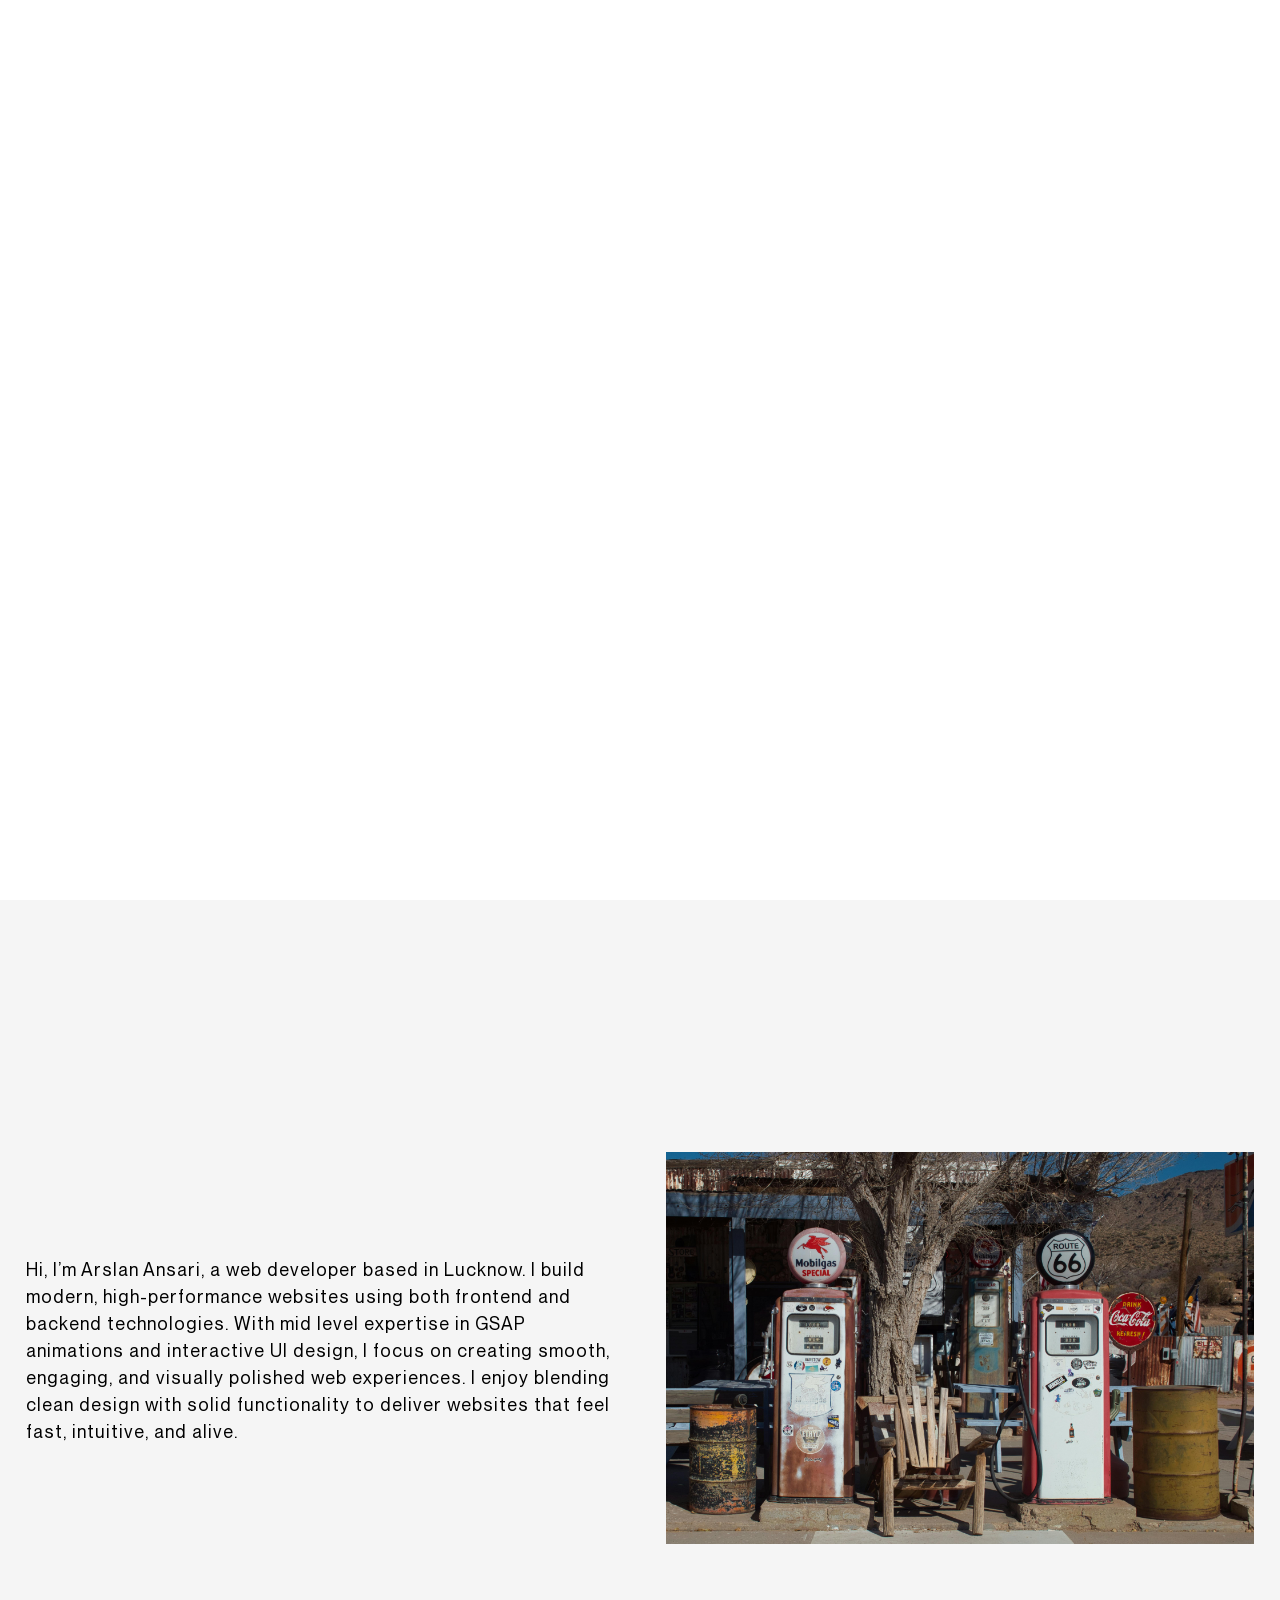
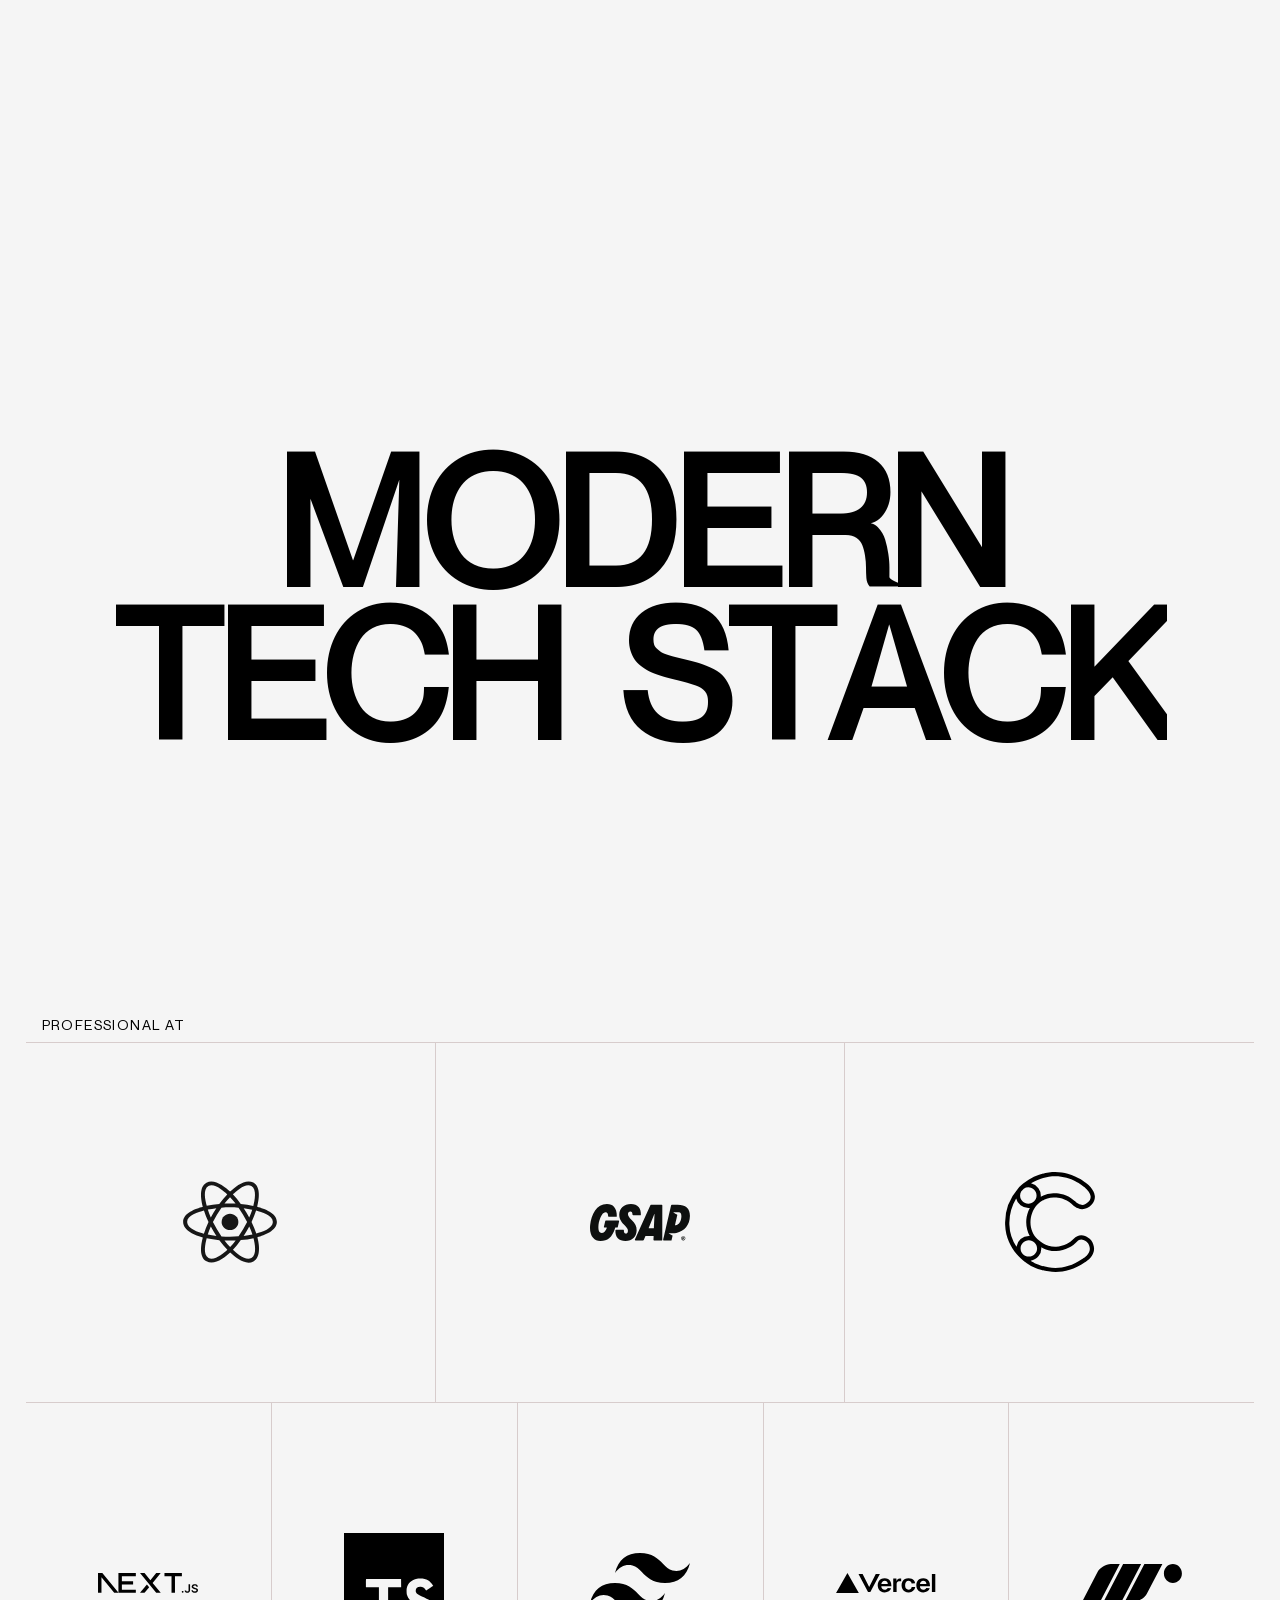
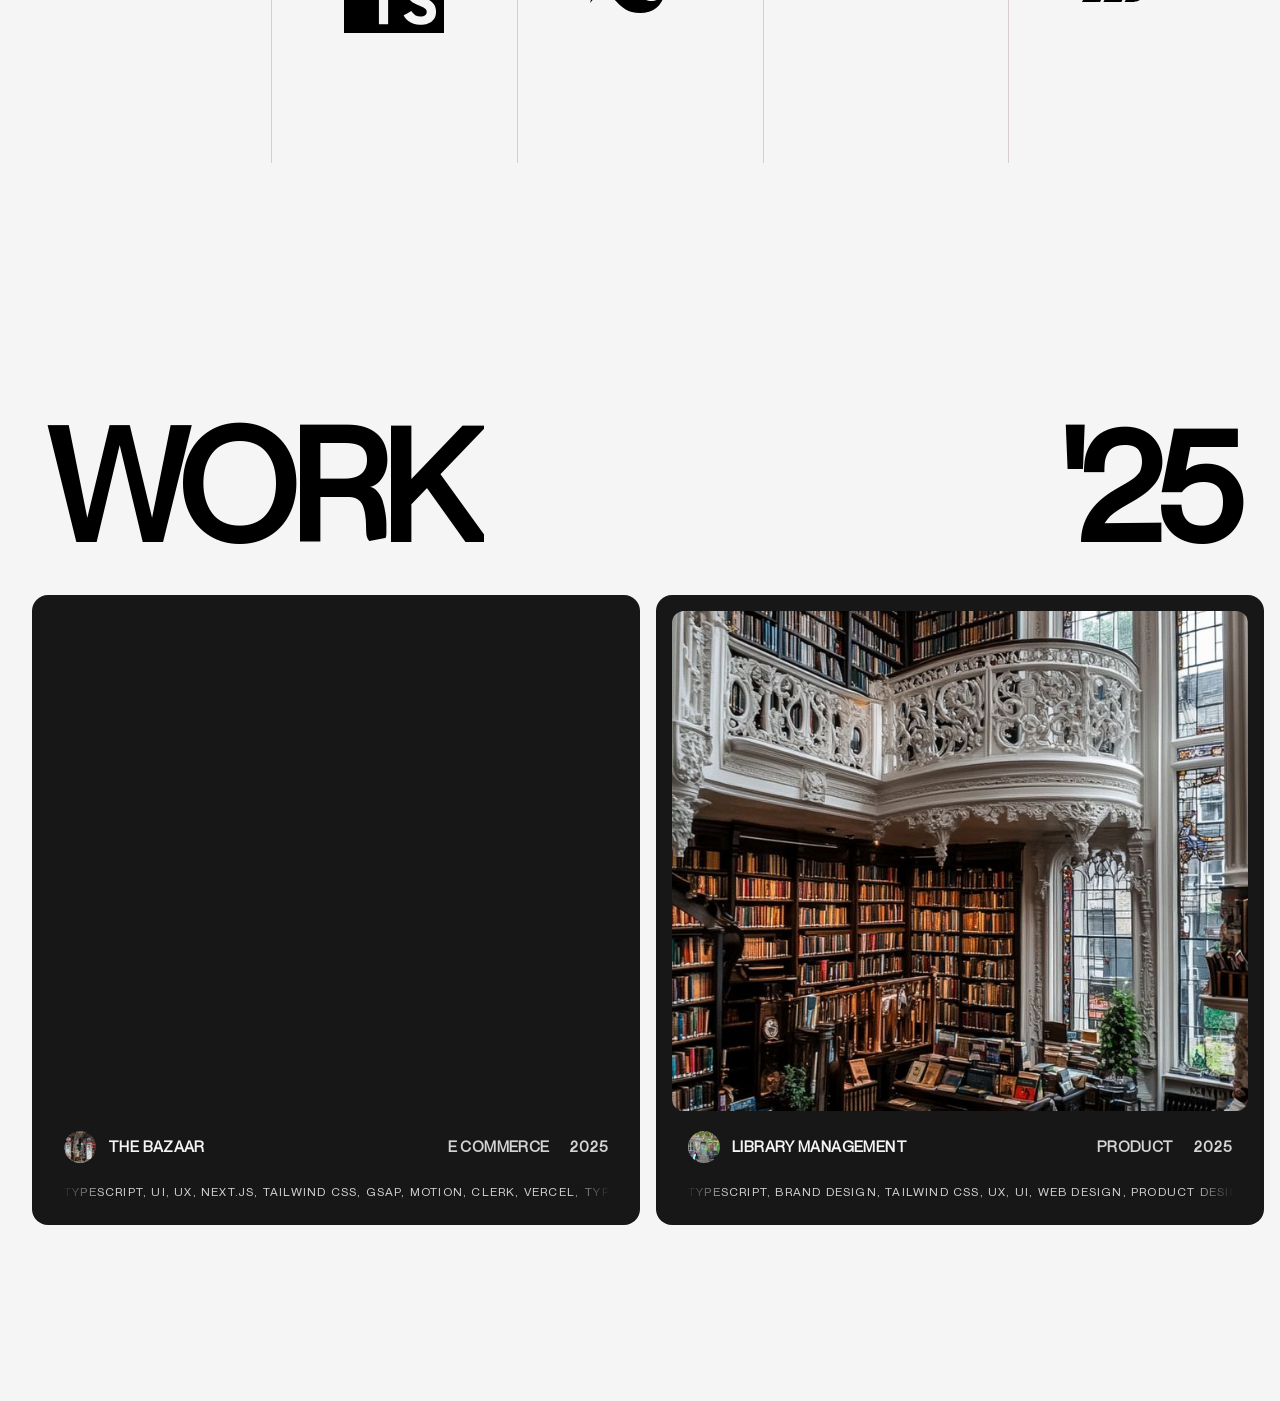
==== index.html @ ea912d2b "changes" ====
<!DOCTYPE html>
<html lang="en">
  <head>
    <meta charset="UTF-8" />
    <meta name="viewport" content="width=device-width, initial-scale=1.0" />
    <title>ArslanAnsari</title>
    <link rel="stylesheet" href="styles.css" />
  </head>
  <body>
    <div class="container">
      <div class="revealers">
        <div class="revealer r-1"></div>
        <div class="revealer r-2"></div>
      </div>

      <div class="images">
        <div class="img">
          <img src="/assets/images/img-1.jpg" alt="" />
        </div>
        <div class="img">
          <img src="/assets/images/img-2.jpg" alt="" />
        </div>
        <div class="img">
          <img src="/assets/images/img-3.jpg" alt="" />
        </div>
        <div class="img">
          <img src="/assets/images/img-4.jpg" alt="" />
        </div>
        <div class="img">
          <img src="/assets/images/img-5.jpg" alt="" />
        </div>
        <div class="img main">
          <img src="/assets/images/img-6.jpg" alt="" />
        </div>
        <div class="img main">
          <img src="/assets/images/img-7.jpg" alt="" />
        </div>
        <div class="img main">
          <img src="/assets/images/img-cover.jpg" alt="" />
        </div>
      </div>

      <div class="hero-content">
        <div class="site-logo">
          <div class="word">
            <h1>Arslan</h1>
          </div>
          <!-- <div class="word">
            <h1>WorldWide Arx</h1>
          </div> -->
        </div>

        <!-- <div class="nav">
          <div class="nav-item"><p>Index</p></div>
          <div class="nav-item"><p>About</p></div>
          <div class="nav-item"><p>Contact</p></div>
          <div class="nav-item"><p>Journal</p></div>
        </div> -->

        <div class="cover-img">
          <img src="/assets/images/img-cover.jpg" alt="" />
        </div>

        <div class="site-info">
          <div class="row">
            <div class="col">
              <div class="line">
                <p>Featured Works</p>
              </div>
            </div>

            <div class="col">
              <h2>
                Hi, I’m Arslan — web developer focused on clean design,
                performance, and interaction.
              </h2>
            </div>
          </div>

          <div class="row">
            <div class="col"></div>
            <div class="col">
              <div class="address">
                <!-- <div class="line"><p>Arc Studio</p></div>
                <div class="line"><p>Riverstone Building</p></div>
                <div class="line"><p>- 28 Orchard Line</p></div>
                <div class="line"><p>-N1 4DX</p></div> -->
                <div class="line"><p>Arslan Ansari</p></div>
                <div class="line"><p>Web Developer</p></div>
                <div class="line"><p>- Lucknow, Uttar Pradesh</p></div>
                <div class="line"><p>- India</p></div>
              </div>
              <div class="socials">
                <div class="line"><p>Instagram</p></div>
                <br />
                <div class="line"><p>Behance</p></div>
                <div class="line"><p>Dribbble</p></div>
              </div>
            </div>
          </div>
        </div>
      </div>
    </div>

    <div class="after">
      <!-- myself -->

      <div class="about">
        <div class="text-content">
          <p class="about-heading">
            Hi, I’m Arslan Ansari, a web developer based in Lucknow. I build
            modern, high-performance websites using both frontend and backend
            technologies. With mid level expertise in GSAP animations and
            interactive UI design, I focus on creating smooth, engaging, and
            visually polished web experiences. I enjoy blending clean design
            with solid functionality to deliver websites that feel fast,
            intuitive, and alive.
          </p>
        </div>
        <div class="about-img">
          <img src="/assets/images/img-5.jpg" alt="" />
        </div>
      </div>

      <ul class="letter-scroll">
        <li class="roww">
          <span class="letter">
            <span>M</span>
            <span class="letter-clone">M</span>
          </span>
          <span class="letter">
            <span>O</span>
            <span class="letter-clone">O</span>
          </span>
          <span class="letter">
            <span>D</span>
            <span class="letter-clone">D</span>
          </span>
          <span class="letter">
            <span>E</span>
            <span class="letter-clone">E</span>
          </span>
          <span class="letter">
            <span>R</span>
            <span class="letter-clone">R</span>
          </span>
          <span class="letter">
            <span>N</span>
            <span class="letter-clone">N</span>
          </span>
        </li>

        <li class="roww">
          <span class="letter">
            <span>T</span>
            <span class="letter-clone">T</span>
          </span>
          <span class="letter">
            <span>E</span>
            <span class="letter-clone">E</span>
          </span>
          <span class="letter">
            <span>C</span>
            <span class="letter-clone">C</span>
          </span>
          <span class="letter letter-gap">
            <span>H</span>
            <span class="letter-clone">H</span>
          </span>
          <span class="letter">
            <span>S</span>
            <span class="letter-clone">S</span>
          </span>
          <span class="letter">
            <span>T</span>
            <span class="letter-clone">T</span>
          </span>
          <span class="letter">
            <span>A</span>
            <span class="letter-clone">A</span>
          </span>
          <span class="letter">
            <span>C</span>
            <span class="letter-clone">C</span>
          </span>
          <span class="letter">
            <span>K</span>
            <span class="letter-clone">K</span>
          </span>
        </li>
      </ul>

      <!-- skills -->
      <div class="skills-wrapper">
        <p>PROFESSIONAL AT</p>
        <div class="container-2" id="skills-container">
          <div class="highlight" id="highlight"></div>
          <div class="grid">
            <div class="grid-row">
              <div class="grid-item">
                <img
                  src="/assets/images/react-logo.svg"
                  alt=""
                  class="active"
                />
              </div>
              <div class="grid-item">
                <img
                  src="/assets/images/gsap-black.svg"
                  alt=""
                  class="active"
                />
              </div>
              <div class="grid-item">
                <img
                  src="/assets/images/contentful-logo.svg"
                  alt=""
                  class="active"
                />
              </div>
            </div>

            <div class="grid-row">
              <div class="grid-item">
                <img
                  src="/assets/images/nextjs-logotype-light-background.svg"
                  alt=""
                />
              </div>
              <div class="grid-item">
                <img
                  src="/assets/images/typescript-logo.svg"
                  alt=""
                  class="active"
                />
              </div>
              <div class="grid-item">
                <img
                  src="/assets/images/tailwindcss-logo.svg"
                  alt=""
                  class="active"
                />
              </div>
              <div class="grid-item">
                <img
                  src="/assets/images/vercel-logotype-light.svg"
                  alt=""
                  class="active"
                />
              </div>
              <div class="grid-item">
                <img src="/assets/images/motion.svg" alt="" class="active" />
              </div>
            </div>
          </div>
        </div>
      </div>

      <section class="work-section">
        <h2 class="header">
          <span class="header-text" aria-label="Work">
            <div class="line-mask line1-mask" aria-hidden="true">
              <div class="linee line1" aria-hidden="true">Work</div>
            </div>
          </span>
          <span class="header-text" aria-label="'25">
            <div class="line-mask line1-mask" aria-hidden="true">
              <div class="linee line1" aria-hidden="true">'25</div>
            </div>
          </span>
        </h2>

        <ul class="work-list">
          <li class="work-item">
            <div>
              <a class="work-card" href="https://the-bazaar-mocha.vercel.app">
                <div class="media-container">
                  <div class="backdrop-overlay"></div>
                  <video
                    src="/assets/jazmin-wong-preview-compressed.mp4"
                    class="preview-video"
                    muted
                    loop
                    playsinline
                  ></video>
                  <div class="image-wrapper">
                    <div class="image-container">
                      <img
                        alt="the-bazzar"
                        loading="lazy"
                        decoding="async"
                        class="cover-image"
                        sizes="100vw"
                        src="https://images.unsplash.com/photo-1744731036457-b74958fd6bf5?q=80&w=3087&auto=format&fit=crop"
                      />
                    </div>
                  </div>
                </div>
                <div class="card-content">
                  <div class="content-header">
                    <div class="title-section">
                      <img
                        alt="the-bazaar"
                        loading="lazy"
                        width="32"
                        height="32"
                        decoding="async"
                        class="icon-image"
                        src="/assets/images/img-5.jpg"
                      />
                      <p class="project-title">The Bazaar</p>
                    </div>
                    <div class="meta-section">
                      <p class="meta-text">E Commerce</p>
                      <p class="meta-text">2025</p>
                    </div>
                  </div>
                  <div class="tags-container">
                    <div class="fade-left"></div>
                    <div class="fade-right"></div>
                    <div class="tags-scroll">
                      <p class="tags-text">
                        <span>TypeScript, </span>
                        <span>UI, </span>
                        <span>UX, </span>
                        <span>Next.js, </span>
                        <span>Tailwind CSS, </span>
                        <span>GSAP, </span>
                        <span>Motion, </span>
                        <span>Clerk, </span>
                        <span>Vercel, </span>
                      </p>
                      <p class="tags-text">
                        <span>TypeScript, </span>
                        <span>UI, </span>
                        <span>UX, </span>
                        <span>Next.js, </span>
                        <span>Tailwind CSS, </span>
                        <span>GSAP, </span>
                        <span>Motion, </span>
                        <span>Clerk, </span>
                        <span>Vercel, </span>
                      </p>
                    </div>
                  </div>
                </div>
              </a>
            </div>
          </li>

          <li class="work-item">
            <div>
              <a
                class="work-card"
                href="https://university-library-tan.vercel.app"
              >
                <div class="media-container">
                  <div class="backdrop-overlay"></div>
                  <video
                    src="/assets/jazmin-wong-preview-compressed.mp4"
                    class="preview-video"
                    muted
                    loop
                    playsinline
                  ></video>
                  <div class="image-wrapper">
                    <div class="image-container">
                      <img
                        alt="Library-management"
                        loading="lazy"
                        decoding="async"
                        class="cover-image"
                        sizes="100vw"
                        src="/assets/images/8af0331473d7e8cf5b326db3ecbc34a6.jpg"
                      />
                    </div>
                  </div>
                </div>
                <div class="card-content">
                  <div class="content-header">
                    <div class="title-section">
                      <img
                        alt="Library-management"
                        loading="lazy"
                        width="32"
                        height="32"
                        decoding="async"
                        class="icon-image"
                        src="/assets/images/img-3.jpg"
                      />
                      <p class="project-title">Library Management</p>
                    </div>
                    <div class="meta-section">
                      <p class="meta-text">Product</p>
                      <p class="meta-text">2025</p>
                    </div>
                  </div>
                  <div class="tags-container">
                    <div class="fade-left"></div>
                    <div class="fade-right"></div>
                    <div class="tags-scroll">
                      <p class="tags-text">
                        <span>TypeScript, </span>
                        <span>Brand Design, </span>
                        <span>Tailwind Css, </span>
                        <span>UX, </span>
                        <span>UI, </span>
                        <span>Web Design, </span>
                        <span>Product Design, </span>
                        <span>Nextjs, </span>
                      </p>
                      <p class="tags-text">
                        <span>TypeScript, </span>
                        <span>Brand Design, </span>
                        <span>Tailwind Css, </span>
                        <span>UX, </span>
                        <span>UI, </span>
                        <span>Web Design, </span>
                        <span>Product Design, </span>
                        <span>Nextjs, </span>
                      </p>
                    </div>
                  </div>
                </div>
              </a>
            </div>
          </li>
        </ul>

        <!-- <a class="see-all-link" href="/work">
          <span class="see-all-text">See all</span>
          <svg
            xmlns="http://www.w3.org/2000/svg"
            width="24"
            height="24"
            viewBox="0 0 24 24"
            fill="none"
            stroke="currentColor"
            stroke-width="2"
            stroke-linecap="round"
            stroke-linejoin="round"
            class="arrow-icon"
            aria-hidden="true"
          >
            <path d="M5 12h14"></path>
            <path d="m12 5 7 7-7 7"></path>
          </svg>
        </a> -->
      </section>
    </div>

    <script src="https://cdnjs.cloudflare.com/ajax/libs/gsap/3.12.5/gsap.min.js"></script>
    <script src="https://cdnjs.cloudflare.com/ajax/libs/gsap/3.12.5/ScrollTrigger.min.js"></script>
    <script src="https://cdnjs.cloudflare.com/ajax/libs/gsap/3.12.5/Flip.min.js"></script>
    <script src="https://cdn.jsdelivr.net/npm/gsap@3.12.5/dist/CustomEase.min.js"></script>
    <script src="https://unpkg.com/split-type"></script>
    <script src="https://cdn.jsdelivr.net/npm/@studio-freight/lenis@1.0.6/bundled/lenis.min.js"></script>
    <script src="./script.js"></script>
  </body>
</html>
---- styles.css ----
* {
  padding: 0;
  margin: 0;
  box-sizing: border-box;
}

::-webkit-scrollbar {
  display: none;
}

@font-face {
  font-family: "PPNeueMontreal";
  src: url("./assets/fonts/PPNeueMontreal-Regular.woff2") format("woff2"),
    url("./assets/fonts/PPNeueMontreal-Regular.woff2") format("woff");
  font-weight: normal;
  font-style: normal;
}

@font-face {
  font-family: "GrandBold";
  src: url("./assets/fonts/GrandBold.woff2") format("woff2"),
    url("./assets/fonts/GrandBold.woff2") format("woff");
  font-weight: normal;
  font-style: normal;
}
html,
body {
  height: 100%;
  width: 100%;
  font-family: "PPNeueMontreal", sans-serif;
  background-color: oklch(0.97 0 0);
}

img {
  width: 100%;
  height: 100%;
  object-fit: cover;
}

.container {
  position: relative;
  height: 100vh;
  width: 100vw;
  overflow: hidden;
}

.revealers {
  position: fixed;
  top: 0;
  left: 0;
  height: 100vh;
  width: 100vw;
  display: flex;
  flex-direction: column;
  z-index: 2;
}

.revealer {
  flex: 1;
  width: 100%;
  background-color: #fff;
  clip-path: polygon(0% 0%, 100% 0%, 100% 100%, 0% 100%);
}

.img:first-child {
  opacity: 1;
}

.images {
  position: absolute;
  top: 50%;
  left: 50%;
  transform: translate(-50%, -50%);
  width: 100%;
  height: 100%;
  transform-origin: center center;
  will-change: transform;
}

.img {
  position: absolute;
  top: 50%;
  left: 50%;
  transform: translate(-50%, -50%) scale(1.5);
  width: 100%;
  height: 100%;
  visibility: visible;
  will-change: transform;
  opacity: 0;
}

.images.stacked-container {
  position: absolute;
  left: 2em;
  bottom: 2em;
  width: auto;
  height: auto;
  display: flex;
  flex-direction: column-reverse;
  align-items: flex-start;
  gap: 1em;
  transform: none;
  will-change: transform;
}

.hero-content {
  position: relative;
  height: 100%;
  width: 100%;
}

.img.stacked {
  position: relative;
  width: 150px;
  height: 100px;
  transform: none;
  top: auto;
  left: auto;
  opacity: 1;
  will-change: transform;
}

.site-logo {
  position: absolute;
  top: 2em;
  left: 2em;
  display: flex;
  gap: 1em;
}

.site-logo h1 {
  color: #000;
  font-family: "GrandBold";
  font-size: 5vw;
  font-weight: 500;
  line-height: 1;
  letter-spacing: -0.01em;
}

.nav {
  position: absolute;
  right: 0;
  width: 50%;
  padding: 2em;
  display: flex;
  justify-content: flex-end;
  gap: 1em;
}

.nav .nav-item p {
  position: relative;
  font-size: 16px;
  font-weight: 500;
}
.cover-img img {
  filter: saturate(0);
}

.site-info {
  position: absolute;
  bottom: 2em;
  left: 2em;
  width: 50%;
  height: 50%;
  display: flex;
  flex-direction: column;
  justify-content: space-between;
}

.cover-img {
  position: absolute;
  right: 2em;
  bottom: 2em;
  width: 40%;
  height: 50%;
  clip-path: polygon(0 100%, 100% 100%, 100% 100%, 0% 100%);
}

.cover-img img {
  filter: saturate(0);
}

.site-info .row {
  display: flex;
  gap: 2em;
}

.site-info .row .col {
  flex: 1;
}

.site-info h2 {
  font-size: 20px;
  font-weight: 500;
  line-height: 1.25;
}

.site-info p {
  text-transform: uppercase;
  /* font-family: "Apercu Mono Pro"; */
  font-size: 11px;
  font-weight: 500;
  color: #000;
}

.site-info .row:nth-child(2) .col:nth-child(2) {
  display: flex;
}

.address,
.socials {
  flex: 1;
}
.address p,
.socials p {
  line-height: 1.5;
}
.word,
.nav-item,
.line {
  clip-path: polygon(0 0, 100% 0, 100% 100%, 0% 100%);
}
.word h1,
.nav-item p,
.site-info h2 .line span,
.about-heading .line span,
.line p {
  position: relative;
  will-change: transform;
}

.site-info h2 .line span,
.about-heading .line span {
  display: flex;
  transform: translateY(100%);
}

.word h1,
.nav-item p,
.line p {
  transform: translateY(100%);
}

@media (max-width: 1024px) {
  .site-logo {
    top: 1.5em;
    left: 1.5em;
  }

  .site-logo h1 {
    font-size: 6vw;
  }

  .nav {
    width: auto;
    padding: 1.5em;
  }

  .nav .nav-item p {
    font-size: 14px;
  }

  .site-info {
    bottom: 1.5em;
    left: 1.5em;
    width: calc(100% - 3em);
    height: auto;
  }

  .site-info h2 {
    font-size: 18px;
  }

  .cover-img {
    right: 1.5em;
    bottom: 1.5em;
    width: 45%;
    height: 45%;
  }

  .images.stacked-container {
    left: 1.5em;
    bottom: 1.5em;
    gap: 0.75em;
  }

  .img.stacked {
    width: 120px;
    height: 80px;
  }
}

/* Mobile Styles */
@media (max-width: 768px) {

  .hero-content{
    position: absolute;
    top: 2%;
  }

  .site-logo {
    top: 1em;
    left: 1em;
    flex-direction: column;
    gap: 0.5em;
  }

  .site-logo h1 {
    font-size: 8vw;
  }

  .nav {
    position: relative;
    width: 100%;
    padding: 1em;
    justify-content: center;
    /* margin-top: 8em; */
    gap: 0.75em;
  }

  .nav .nav-item p {
    font-size: 12px;
  }

  .site-info {
    position: relative;
    bottom: auto;
    left: auto;
    top: 8%;
    width: 100%;
    padding: 1em;
    gap: 2em;
  }

  .site-info .row {
    flex-direction: column;
    gap: 1em;
  }

  .site-info h2 {
    font-size: 16px;
  }

  .site-info p {
    font-size: 10px;
  }

  .cover-img {
    /* position: relative; */
    position: absolute;
    right: auto;
    bottom: 1vh;
    /* bottom: auto;
    top: 8%; */
    width: 100%;
    height: 280px;
    margin: 1em;
    width: calc(100% - 2em);
  }

  .images.stacked-container {
    position: relative;
    left: auto;
    bottom: auto;
    flex-direction: row;
    justify-content: center;
    /* padding: 1em; */
    gap: 0.5em;
  }

  .img.stacked {
    width: 80px;
    height: 60px;
  }

  .site-info .row:nth-child(1){
    position: relative;
    top: 35px;
  }
  .site-info .row:nth-child(2) .col:nth-child(2) {
    flex-direction: column;
    position: relative;
    gap: 1.5em;
    top: 20px;
  }

  .address,
  .socials {
    flex: none;
  }
}

/* Small Mobile */
@media (max-width: 480px) {
  .site-logo h1 {
    font-size: 10vw;
  }

  .nav {
    flex-wrap: wrap;
    gap: 0.5em;
  }

  .nav .nav-item p {
    font-size: 11px;
  }

  .site-info h2 {
    font-size: 14px;
  }

  .cover-img {
    height: 250px;
  }

  .img.stacked {
    width: 60px;
    height: 45px;
  }

  .images.stacked-container {
    gap: 0.35em;
  }
}

/* Landscape Mobile */
@media (max-width: 900px) and (max-height: 500px) {
  .container {
    height: auto;
    min-height: 100vh;
  }

  .site-logo {
    top: 0.75em;
    left: 0.75em;
  }

  .site-logo h1 {
    font-size: 5vw;
  }

  .nav {
    margin-top: 5em;
    padding: 0.75em;
  }

  .site-info {
    padding: 0.75em;
  }

  .cover-img {
    height: 200px;
  }
}

/* about section */

.about {
  height: 100vh;
  width: 100vw;
  position: relative;
  display: flex;
  align-items: center;
  justify-content: center;
}

.about .text-content {
  width: 50%;
  padding: 2vw;
}

.about p {
  font-size: 18px;
  font-weight: 500;
  letter-spacing: 1px;
  line-height: 1.5;
}

.about-img {
  width: 50%;
  padding: 2vw;
}

.about-img img {
  height: 100%;
  width: 100%;
  object-fit: cover;
}

@media (max-width: 1024px) {
  .about {
    height: auto;
    flex-direction: column;
    padding: 10vw 3vw;
    gap: 6vw;
  }

  .about .text-content,
  .about-img {
    width: 100%;
    padding: 2vw 0;
  }

  .about .text-content{
    display: flex;
    justify-content: center;
  }

  .about p {
    font-size: 16px;
    line-height: 1.6;
  }

  .about-img img {
    height: 60vw;
    border-radius: 10px;
  }
}

@media (max-width: 600px) {
  .about p {
    font-size: 14px;
  }

  .about-img img {
    height: 70vw;
  }
}

/* skills css */

.skills-wrapper {
  height: 100vh;
  width: 100vw;
  padding: 2vw;
  position: relative;
}

.skills-wrapper p {
  position: relative;
  bottom: 1%;
  font-size: 14px;
  text-transform: uppercase;
  letter-spacing: 0.1em;
  padding-left: 1rem;
}

.container-2 {
  position: relative;
  width: 100%;
  height: 100%;
  display: flex;
  justify-content: center;
  align-items: center;
  margin-inline: auto;
}

/* DESKTOP LAYOUT */
.grid {
  position: absolute;
  top: 0;
  margin: 0 auto;
  width: 100%;
  height: 85%;
  display: flex;
  flex-direction: column;
  border-top: 1px solid rgb(215, 204, 204);
  z-index: 2;
}

.grid-row {
  flex: 1;
  display: flex;
  height: 100%;
}

.grid-row:nth-child(1) {
  border-bottom: 1px solid rgb(215, 204, 204);
}

.grid-item {
  flex: 1;
  display: flex;
  justify-content: center;
  align-items: center;
  height: 100%;
  transition: all 0.3s ease;
}

.grid-item:not(:last-child) {
  border-right: 1px solid rgb(215, 204, 204);
}

.grid-item img {
  height: 100px;
  width: 100px;
  object-fit: contain;
  transition: filter 0.3s ease, transform 0.3s ease;
}

.grid-item.active img {
  filter: invert();
}

.highlight {
  position: absolute;
  top: 0;
  left: 0;
  background: #000;
  pointer-events: none;
  z-index: 1;
  transition: transform 0.25s ease, width 0.25s ease, height 0.25s ease,
    background-color 0.25s ease;
}

/* MOBILE LAYOUT - 2 COLUMNS */
@media (max-width: 900px) {
  .skills-wrapper {
    height: auto;
    /* min-height: 100vh; */
    padding: 4vw;
  }

  .skills-wrapper p {
    padding-left: 0;
    margin-bottom: 2rem;
  }

  .container-2 {
    height: auto;
    min-height: auto;
    padding: 0;
  }

  .grid {
    position: relative;
    height: auto;
    display: grid;
    grid-template-columns: repeat(2, 1fr);
    border-top: 1px solid rgb(215, 204, 204);
  }

  .grid-row {
    display: contents;
  }

  .grid-row:nth-child(1) {
    /* border-bottom: none; */
  }

  .grid-item {
    width: 100%;
    height: auto;
    padding: 60px 0;
    border-right: 1px solid rgb(215, 204, 204);
    border-bottom: 1px solid rgb(215, 204, 204);
  }

  /* Remove right border from last column */
  .grid-item:nth-child(2n) {
    /* border-right: none; */
  }

  /* Remove bottom border from last row */
  .grid-item:nth-last-child(-n + 2):nth-child(odd),
  .grid-item:nth-last-child(-n + 2):nth-child(even) {
    /* border-bottom: none; */
  }

  .grid-item:last-child:nth-child(odd) {
    /* border-bottom: none; */
  }

  .grid-item img {
    height: 70px;
    width: 70px;
  }

  .grid-item.active img {
    transform: scale(1.1);
    filter: invert() brightness(1.2);
  }

  /* Mobile highlight styling */
  .highlight {
    background: rgba(0, 0, 0, 0.9);
  }
}

/* SMALL MOBILE - Keep 2 columns but adjust sizing */
@media (max-width: 600px) {
  .skills-wrapper {
    padding: 6vw 4vw;
  }

  .grid-item {
    padding: 50px 0;
  }

  .grid-item img {
    height: 60px;
    width: 60px;
  }
}

/* letter scroll */

.letter-scroll {
  display: flex;
  flex-direction: column;
  justify-content: center;
  align-items: center;
  height: 500px;
  padding-top: 6rem;
  padding-bottom: 6rem;
  list-style: none;
  margin: 0;
}



@media (min-width: 1024px) {
  .letter-scroll {
    height: 800px;
  }
}

.roww {
  display: flex;
  overflow: hidden;
  font-weight: 700;
  letter-spacing: -0.03em;
  line-height: 0.85;
  font-size: clamp(48px, 14vw, 250px);
}

.roww + .roww {
  line-height: 0.9;
}

@media (min-width: 1024px) {
  .roww + .roww {
    line-height: 0.85;
  }
}

.letter {
  position: relative;
  display: inline-block;
  transform: translateY(100%);
}

.letter-clone {
  position: absolute;
  bottom: 100%;
  left: 0;
}

.letter-gap {
  margin-right: clamp(16px, 4.5vw, 72px);
}

/* work css */

.work-section {
  display: flex;
  flex-direction: column;
  align-items: center;
  padding: 7rem 1rem;
}

@media (min-width: 1024px) {
  .work-section {
    padding-left: 2rem;
    padding-right: 2rem;
  }
}

.header {
  display: flex;
  justify-content: space-between;
  width: 100%;
  margin-bottom: 1.5rem;
}

@media (min-width: 1024px) {
  .header {
    margin-bottom: 2rem;
  }
}

.header-text {
  font-size: clamp(48px, 12vw, 200px);
  font-weight: bold;
  letter-spacing: -0.05em;
  line-height: 0.8;
  text-transform: uppercase;
}

.line-mask {
  position: relative;
  display: block;
  text-align: start;
  overflow: clip;
}

.linee {
  position: relative;
  padding: 14px;

  display: block;
  text-align: start;
  transform: translate(0px, 0px);
}

.work-list {
  display: flex;
  flex-direction: column;
  gap: 0.75rem;
  width: 100%;
  margin-bottom: 2rem;
  list-style: none;
}

@media (min-width: 1024px) {
  .work-list {
    flex-direction: row;
    gap: 1rem;
    margin-bottom: 4rem;
  }
}

.work-item {
  width: 100%;
  opacity: 1;
  transform: none;
}

@media (min-width: 1024px) {
  .work-item {
    width: 50%;
  }
}

.work-card {
  display: flex;
  flex-direction: column;
  gap: 1rem;
  padding: 0.75rem 0.75rem 1.25rem 0.75rem;
  border-radius: 0.75rem;
  background-color: #171717;
  cursor: pointer;
  position: relative;
  text-decoration: none;
  color: inherit;
}

@media (min-width: 1024px) {
  .work-card {
    gap: 1.25rem;
    padding: 1rem 1rem 1.5rem 1rem;
    border-radius: 1rem;
  }
}

.media-container {
  position: relative;
  border-radius: 0.5rem;
  overflow: hidden;
  width: 100%;
  height: 260px;
}

@media (min-width: 768px) {
  .media-container {
    height: 350px;
  }
}

@media (min-width: 1024px) {
  .media-container {
    border-radius: 0.75rem;
    height: clamp(500px, 32vw, 800px);
  }
}

.backdrop-overlay {
  position: absolute;
  inset: 0;
  background-color: rgba(23, 23, 23, 0.3);
  backdrop-filter: blur(12px);
  z-index: 10;
  opacity: 0;
  transition: opacity 500ms ease-in-out;
}

.work-card:hover .backdrop-overlay {
  opacity: 1;
}

.preview-video {
  position: absolute;
  top: 50%;
  left: 50%;
  transform: translate(-50%, calc(-50% / 12));
  width: clamp(300px, 65%, 600px);
  height: auto;
  border-radius: 0.5rem;
  object-fit: cover;
  z-index: 20;
  clip-path: polygon(30% 50%, 70% 50%, 70% 50%, 30% 50%);
  transition: all 700ms cubic-bezier(0.87, 0, 0.13, 1);
}

.work-card:hover .preview-video {
  clip-path: polygon(0 100%, 100% 100%, 100% 0, 0 0);
  transform: translate(-50%, calc(-50% / 2));
}

.image-wrapper {
  width: 100%;
  height: 100%;
}

.image-container {
  position: absolute;
  inset: 0;
  width: 100%;
  height: 120%;
  top: -10%;
}

@media (min-width: 1024px) {
  .image-container {
    top: -15%;
  }
}

.cover-image {
  position: absolute;
  height: 100%;
  width: 100%;
  left: 0;
  top: 0;
  right: 0;
  bottom: 0;
  object-fit: cover;
  transform: scale(1.05);
  transition: transform 500ms ease-in-out;
}

.work-card:hover .cover-image {
  transform: scale(1);
}

.card-content {
  display: flex;
  flex-direction: column;
  gap: 1rem;
  padding: 0 0.75rem;
}

@media (min-width: 1024px) {
  .card-content {
    gap: 1.25rem;
    padding: 0 1rem;
  }
}

.content-header {
  display: flex;
  justify-content: space-between;
  align-items: center;
  width: 100%;
  position: relative;
}

.title-section {
  display: flex;
  align-items: center;
  gap: 0.5rem;
}

@media (min-width: 1024px) {
  .title-section {
    gap: 0.75rem;
  }
}

.icon-image {
  width: 1.5rem;
  height: 1.5rem;
  border-radius: 9999px;
}

@media (min-width: 1024px) {
  .icon-image {
    width: 2rem;
    height: 2rem;
  }
}

.project-title {
  font-size: clamp(14px, 1.2vw, 18px);
  text-transform: uppercase;
  font-weight: 600;
  color: #f5f5f5;
  letter-spacing: 0.025em;
}

.meta-section {
  display: flex;
  gap: 0.75rem;
}

@media (min-width: 1024px) {
  .meta-section {
    gap: 1.25rem;
  }
}

.meta-text {
  font-size: clamp(14px, 1.2vw, 18px);
  text-transform: uppercase;
  font-weight: 600;
  color: #d4d4d4;
  letter-spacing: 0.025em;
}

.tags-container {
  display: flex;
  justify-content: center;
  align-items: center;
  height: 1rem;
  overflow: hidden;
  position: relative;
  width: 100%;
}

@media (min-width: 768px) {
  .tags-container {
    height: 1.125rem;
  }
}

.fade-left {
  position: absolute;
  left: 0;
  height: 100%;
  width: 2rem;
  background: linear-gradient(
    to right,
    rgba(23, 23, 23, 0.95),
    rgba(229, 229, 229, 0)
  );
  z-index: 10;
}

@media (min-width: 1024px) {
  .fade-left {
    width: 2.5rem;
  }
}

.fade-right {
  position: absolute;
  right: 0;
  height: 100%;
  width: 2rem;
  background: linear-gradient(
    to left,
    rgba(23, 23, 23, 0.95),
    rgba(229, 229, 229, 0)
  );
  z-index: 10;
}

@media (min-width: 1024px) {
  .fade-right {
    width: 2.5rem;
  }
}

.tags-scroll {
  display: flex;
  overflow: hidden;
}

.tags-text {
  font-size: 10px;
  letter-spacing: 0.1em;
  color: #d4d4d4;
  text-transform: uppercase;
  white-space: nowrap;
  padding-right: 0.375rem;
  animation: scroll 20s linear infinite;
}

@media (min-width: 768px) {
  .tags-text {
    font-size: 0.75rem;
  }
}

@keyframes scroll {
  0% {
    transform: translateX(0);
  }
  100% {
    transform: translateX(-50%);
  }
}

.see-all-link {
  display: flex;
  align-items: center;
  gap: 0.25rem;
  text-decoration: none;
  color: inherit;
}

.see-all-text {
  font-size: clamp(20px, 1.5vw, 32px);
  font-weight: 500;
}

.arrow-icon {
  width: 1.5rem;
  height: 1.5rem;
}
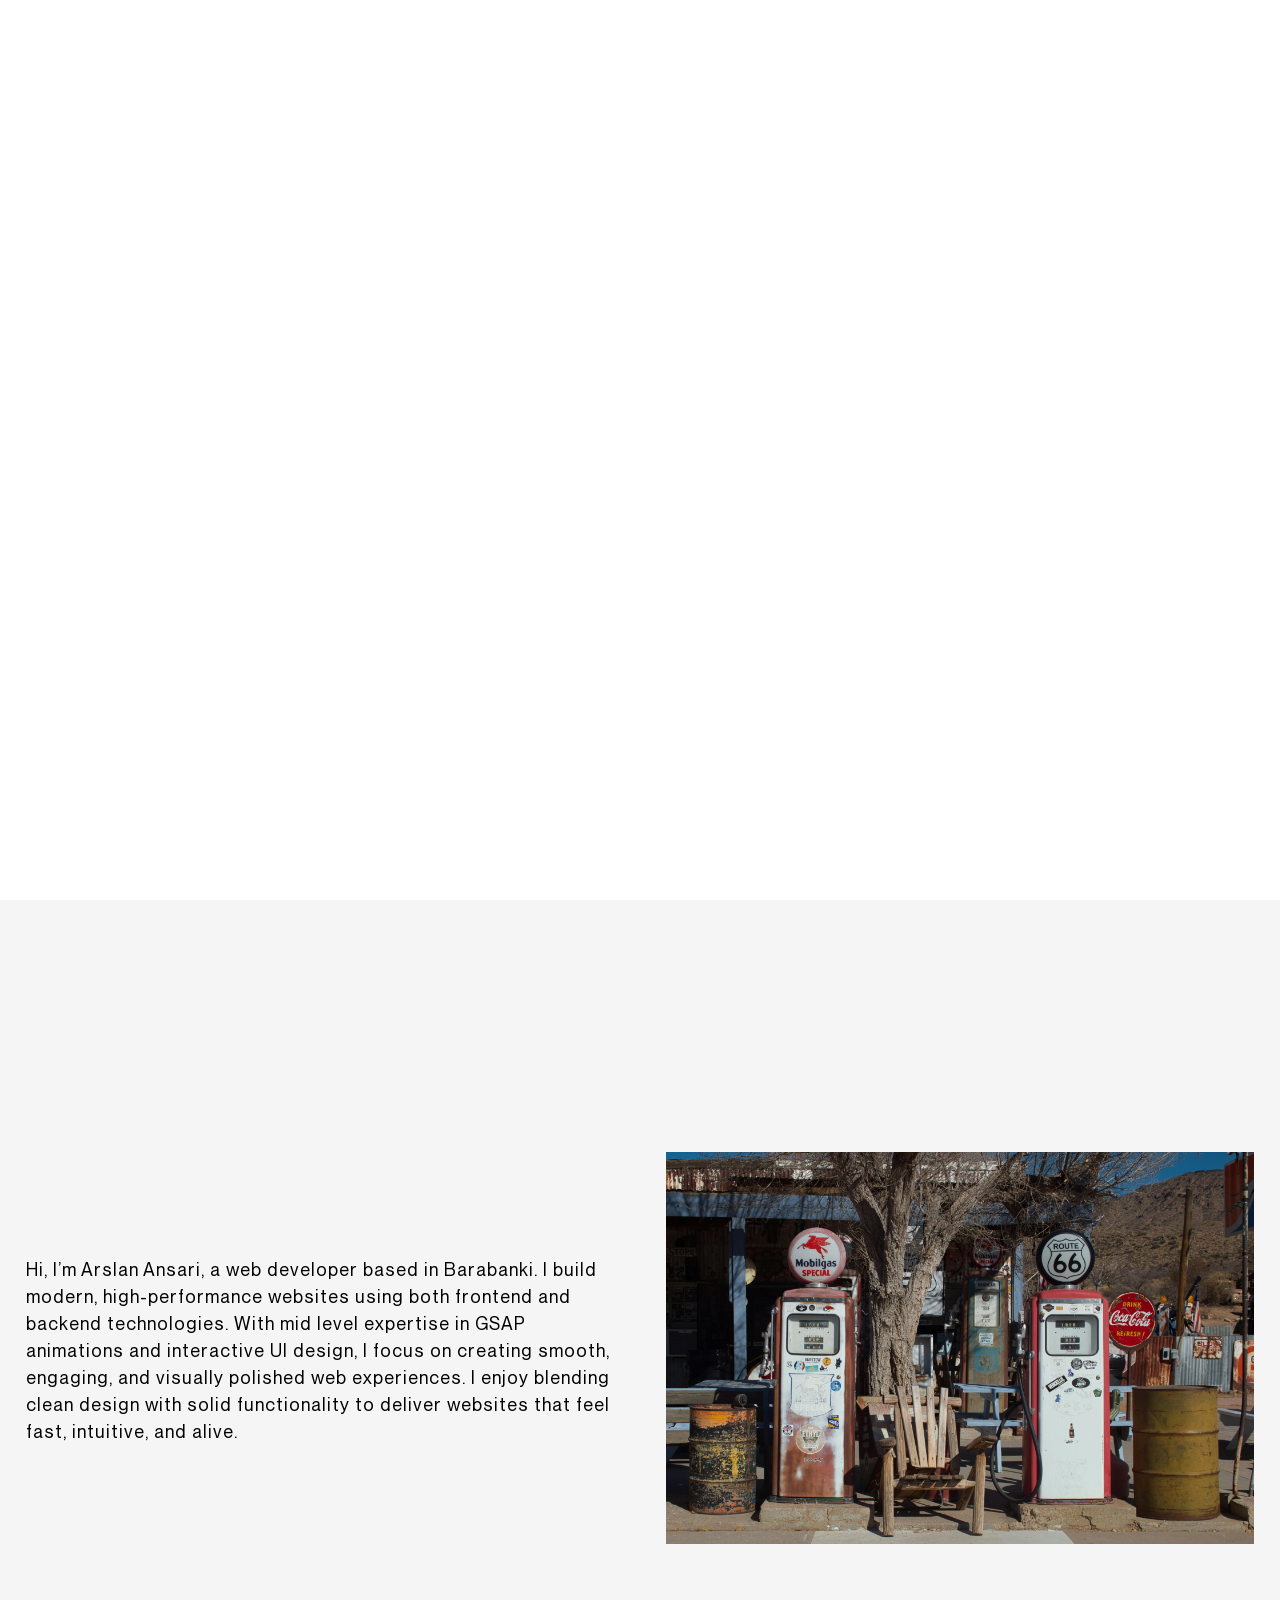
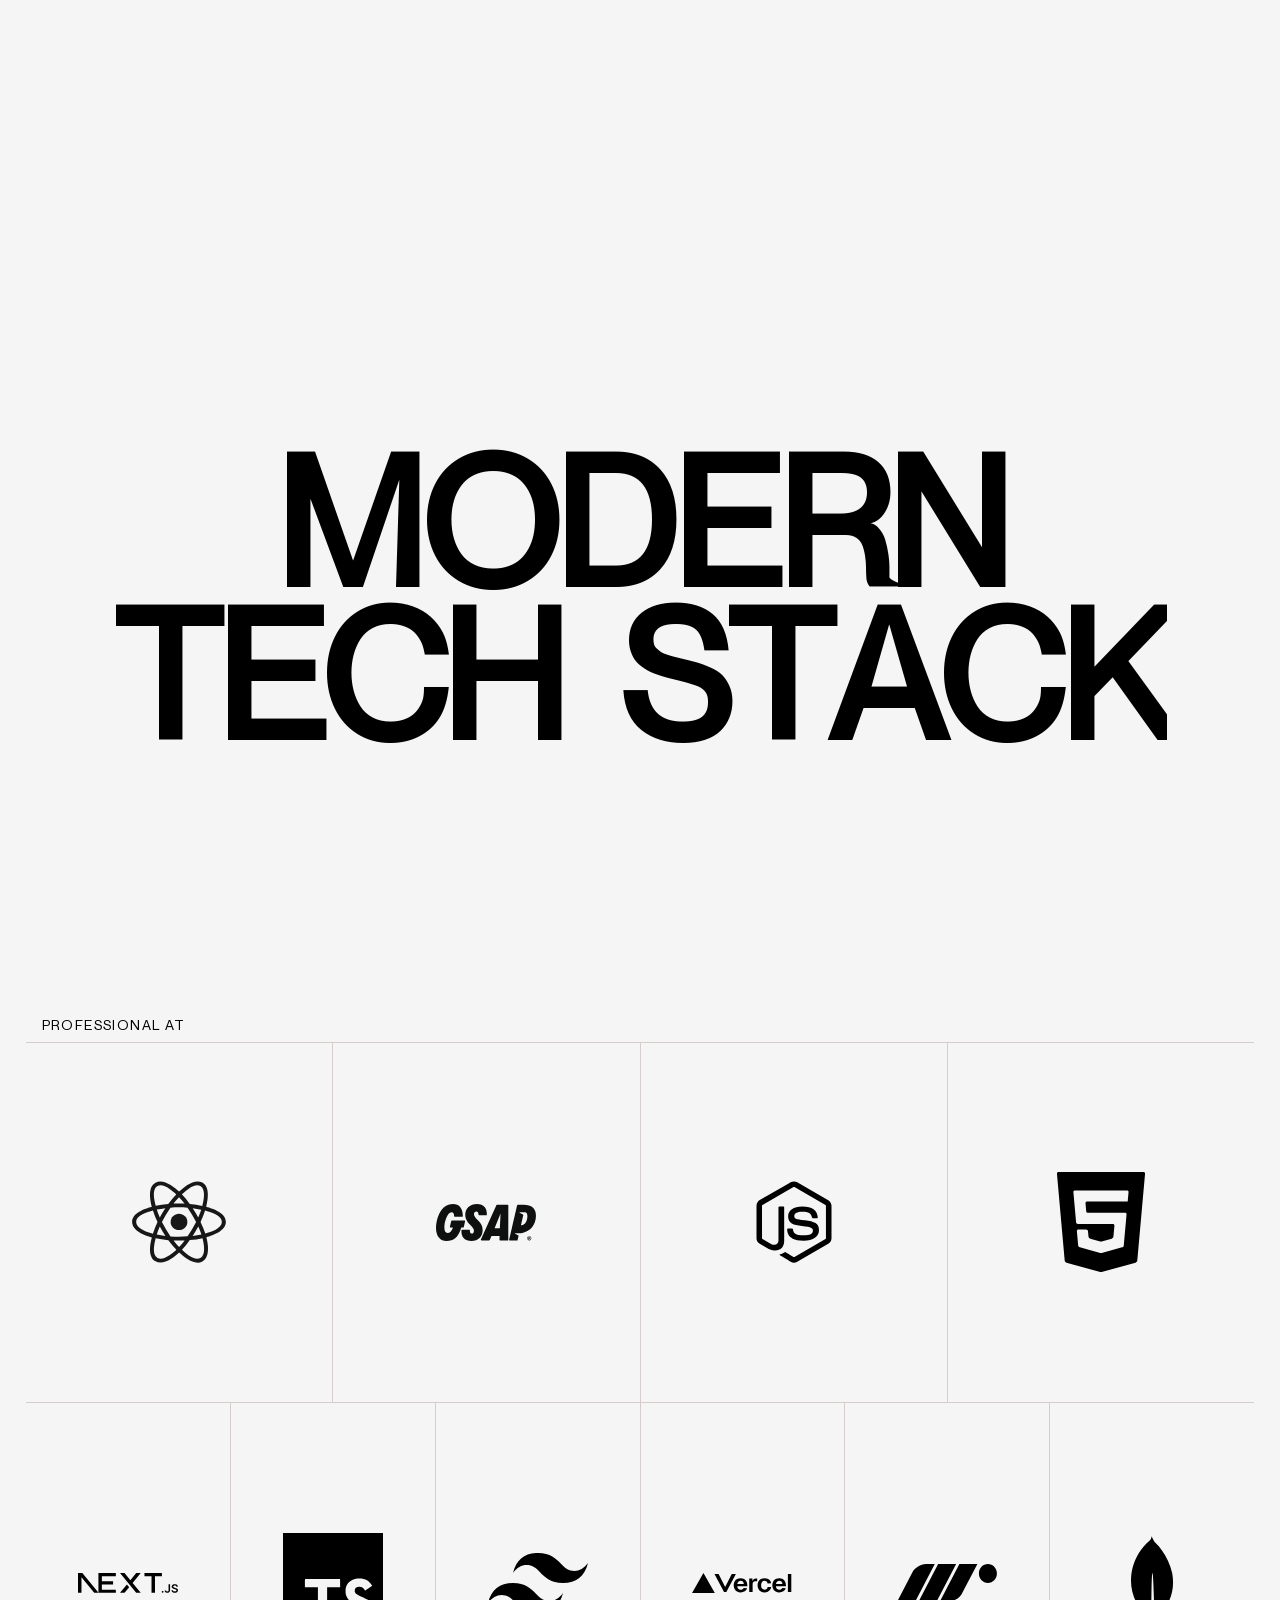
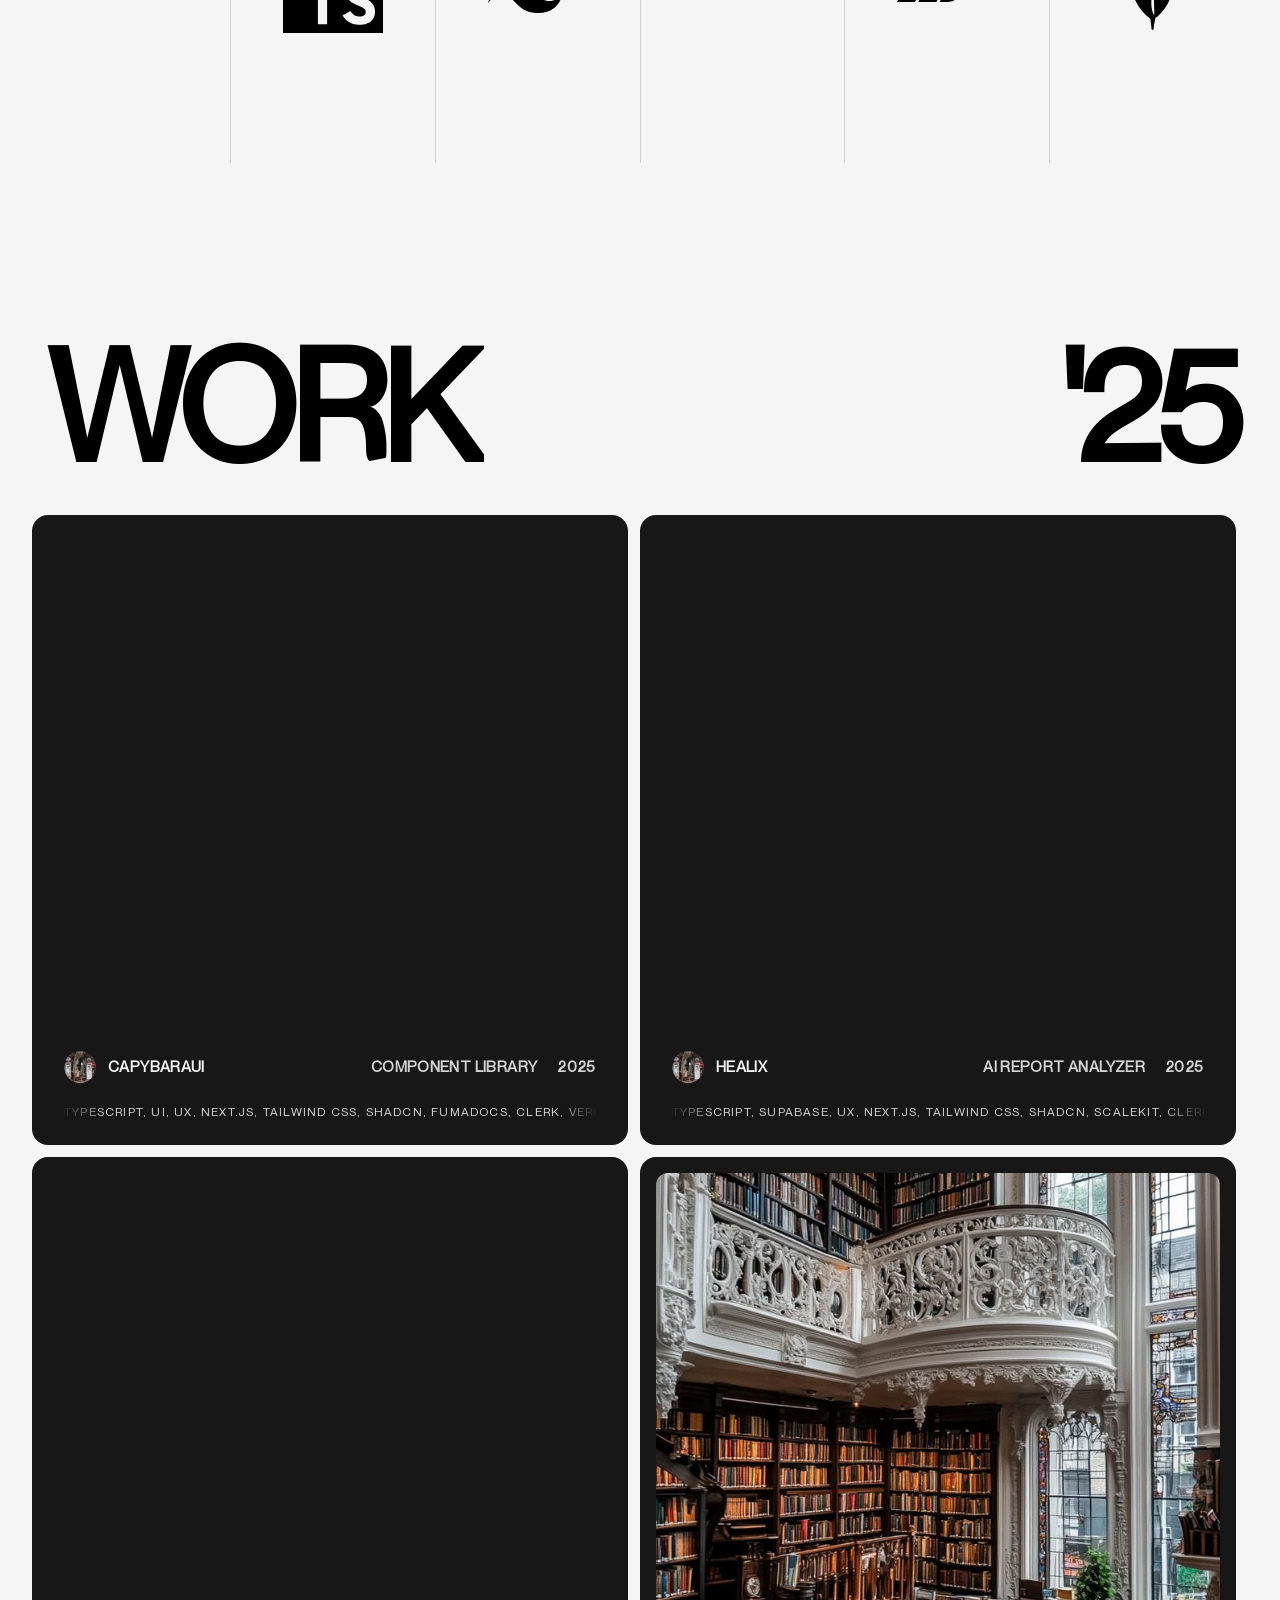
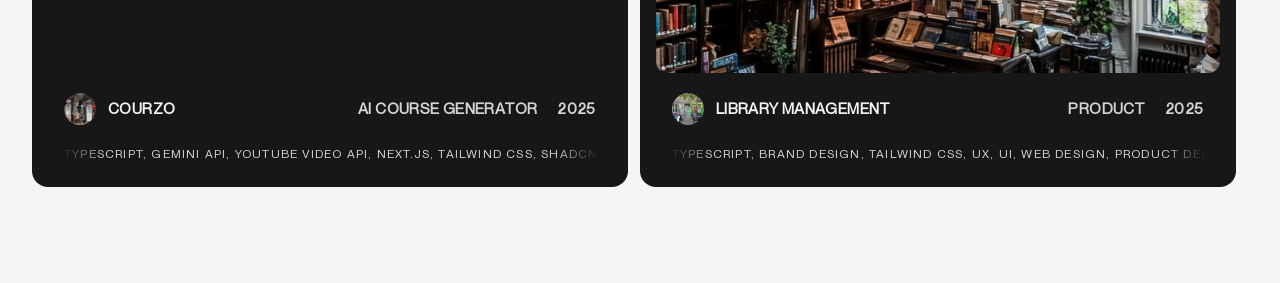
==== commit d14a6077: "adding more works" ====
--- a/index.html
+++ b/index.html
@@ -58,7 +58,7 @@
         </div> -->
 
         <div class="cover-img">
-          <img src="/assets/images/img-cover.jpg" alt="" />
+          <img src="/assets/images/cover-img.jpg" alt="" />
         </div>
 
         <div class="site-info">
@@ -87,7 +87,7 @@
                 <div class="line"><p>-N1 4DX</p></div> -->
                 <div class="line"><p>Arslan Ansari</p></div>
                 <div class="line"><p>Web Developer</p></div>
-                <div class="line"><p>- Lucknow, Uttar Pradesh</p></div>
+                <div class="line"><p>- Barabanki, Uttar Pradesh</p></div>
                 <div class="line"><p>- India</p></div>
               </div>
               <div class="socials">
@@ -108,7 +108,7 @@
       <div class="about">
         <div class="text-content">
           <p class="about-heading">
-            Hi, I’m Arslan Ansari, a web developer based in Lucknow. I build
+            Hi, I’m Arslan Ansari, a web developer based in Barabanki. I build
             modern, high-performance websites using both frontend and backend
             technologies. With mid level expertise in GSAP animations and
             interactive UI design, I focus on creating smooth, engaging, and
@@ -212,11 +212,10 @@
                 />
               </div>
               <div class="grid-item">
-                <img
-                  src="/assets/images/contentful-logo.svg"
-                  alt=""
-                  class="active"
-                />
+                <img src="/assets/images/node-js.svg" alt="" class="active" />
+              </div>
+              <div class="grid-item">
+                <img src="/assets/images/html5.svg" alt="" class="active" />
               </div>
             </div>
 
@@ -251,10 +250,15 @@
               <div class="grid-item">
                 <img src="/assets/images/motion.svg" alt="" class="active" />
               </div>
+              <div class="grid-item">
+                <img src="/assets/images/mongodb.svg" alt="" />
+              </div>
             </div>
           </div>
         </div>
       </div>
+
+      <!-- work -->
 
       <section class="work-section">
         <h2 class="header">
@@ -273,7 +277,7 @@
         <ul class="work-list">
           <li class="work-item">
             <div>
-              <a class="work-card" href="https://the-bazaar-mocha.vercel.app">
+              <a class="work-card" href="https://uicapybara.vercel.app">
                 <div class="media-container">
                   <div class="backdrop-overlay"></div>
                   <video
@@ -286,7 +290,7 @@
                   <div class="image-wrapper">
                     <div class="image-container">
                       <img
-                        alt="the-bazzar"
+                        alt="component"
                         loading="lazy"
                         decoding="async"
                         class="cover-image"
@@ -300,7 +304,7 @@
                   <div class="content-header">
                     <div class="title-section">
                       <img
-                        alt="the-bazaar"
+                        alt="component"
                         loading="lazy"
                         width="32"
                         height="32"
@@ -308,10 +312,10 @@
                         class="icon-image"
                         src="/assets/images/img-5.jpg"
                       />
-                      <p class="project-title">The Bazaar</p>
+                      <p class="project-title">CapybaraUI</p>
                     </div>
                     <div class="meta-section">
-                      <p class="meta-text">E Commerce</p>
+                      <p class="meta-text">Component Library</p>
                       <p class="meta-text">2025</p>
                     </div>
                   </div>
@@ -325,8 +329,8 @@
                         <span>UX, </span>
                         <span>Next.js, </span>
                         <span>Tailwind CSS, </span>
-                        <span>GSAP, </span>
-                        <span>Motion, </span>
+                        <span>Shadcn, </span>
+                        <span>Fumadocs, </span>
                         <span>Clerk, </span>
                         <span>Vercel, </span>
                       </p>
@@ -336,7 +340,161 @@
                         <span>UX, </span>
                         <span>Next.js, </span>
                         <span>Tailwind CSS, </span>
-                        <span>GSAP, </span>
+                        <span>Shadcn, </span>
+                        <span>Fumadocs, </span>
+                        <span>Clerk, </span>
+                        <span>Vercel, </span>
+                      </p>
+                    </div>
+                  </div>
+                </div>
+              </a>
+            </div>
+          </li>
+
+           <li class="work-item">
+            <div>
+              <a class="work-card" href="https://healix-lac.vercel.app">
+                <div class="media-container">
+                  <div class="backdrop-overlay"></div>
+                  <video
+                    src="/assets/jazmin-wong-preview-compressed.mp4"
+                    class="preview-video"
+                    muted
+                    loop
+                    playsinline
+                  ></video>
+                  <div class="image-wrapper">
+                    <div class="image-container">
+                      <img
+                        alt="component"
+                        loading="lazy"
+                        decoding="async"
+                        class="cover-image"
+                        sizes="100vw"
+                        src="https://images.unsplash.com/photo-1744731036457-b74958fd6bf5?q=80&w=3087&auto=format&fit=crop"
+                      />
+                    </div>
+                  </div>
+                </div>
+                <div class="card-content">
+                  <div class="content-header">
+                    <div class="title-section">
+                      <img
+                        alt="component"
+                        loading="lazy"
+                        width="32"
+                        height="32"
+                        decoding="async"
+                        class="icon-image"
+                        src="/assets/images/img-5.jpg"
+                      />
+                      <p class="project-title">Healix</p>
+                    </div>
+                    <div class="meta-section">
+                      <p class="meta-text">AI Report Analyzer</p>
+                      <p class="meta-text">2025</p>
+                    </div>
+                  </div>
+                  <div class="tags-container">
+                    <div class="fade-left"></div>
+                    <div class="fade-right"></div>
+                    <div class="tags-scroll">
+                      <p class="tags-text">
+                        <span>TypeScript, </span>
+                        <span>Supabase, </span>
+                        <span>UX, </span>
+                        <span>Next.js, </span>
+                        <span>Tailwind CSS, </span>
+                        <span>Shadcn, </span>
+                        <span>Scalekit, </span>
+                        <span>Clerk, </span>
+                        <span>Vercel, </span>
+                      </p>
+                      <p class="tags-text">
+                        <span>TypeScript, </span>
+                        <span>Supabase, </span>
+                        <span>UX, </span>
+                        <span>Next.js, </span>
+                        <span>Tailwind CSS, </span>
+                        <span>Shadcn, </span>
+                        <span>Scalekit, </span>
+                        <span>Clerk, </span>
+                        <span>Vercel, </span>
+                      </p>
+                    </div>
+                  </div>
+                </div>
+              </a>
+            </div>
+          </li>
+
+          <li class="work-item">
+            <div>
+              <a class="work-card" href="https://courzo-five.vercel.app/">
+                <div class="media-container">
+                  <div class="backdrop-overlay"></div>
+                  <video
+                    src="/assets/jazmin-wong-preview-compressed.mp4"
+                    class="preview-video"
+                    muted
+                    loop
+                    playsinline
+                  ></video>
+                  <div class="image-wrapper">
+                    <div class="image-container">
+                      <img
+                        alt="component"
+                        loading="lazy"
+                        decoding="async"
+                        class="cover-image"
+                        sizes="100vw"
+                        src="https://images.unsplash.com/photo-1744731036457-b74958fd6bf5?q=80&w=3087&auto=format&fit=crop"
+                      />
+                    </div>
+                  </div>
+                </div>
+                <div class="card-content">
+                  <div class="content-header">
+                    <div class="title-section">
+                      <img
+                        alt="component"
+                        loading="lazy"
+                        width="32"
+                        height="32"
+                        decoding="async"
+                        class="icon-image"
+                        src="/assets/images/img-5.jpg"
+                      />
+                      <p class="project-title">Courzo</p>
+                    </div>
+                    <div class="meta-section">
+                      <p class="meta-text">AI Course Generator </p>
+                      <p class="meta-text">2025</p>
+                    </div>
+                  </div>
+                  <div class="tags-container">
+                    <div class="fade-left"></div>
+                    <div class="fade-right"></div>
+                    <div class="tags-scroll">
+                      <p class="tags-text">
+                        <span>TypeScript, </span>
+                        <span>Gemini API, </span>
+                        <span>Youtube Video API, </span>
+                        <span>Next.js, </span>
+                        <span>Tailwind CSS, </span>
+                        <span>Shadcn, </span>
+                        <span>Motion, </span>
+                        <span>Clerk, </span>
+                        <span>Vercel, </span>
+                      </p>
+                      <p class="tags-text">
+                        <span>TypeScript, </span>
+                        <span>Gemini API, </span>
+                        <span>Youtube Video API, </span>
+                        <span>Next.js, </span>
+                        <span>Tailwind CSS, </span>
+                        <span>Shadcn, </span>
                         <span>Motion, </span>
                         <span>Clerk, </span>
                         <span>Vercel, </span>
--- a/styles.css
+++ b/styles.css
@@ -174,6 +174,7 @@
   width: 40%;
   height: 50%;
   clip-path: polygon(0 100%, 100% 100%, 100% 100%, 0% 100%);
+  object-fit: cover;
 }
 
 .cover-img img {
@@ -292,8 +293,7 @@
 
 /* Mobile Styles */
 @media (max-width: 768px) {
-
-  .hero-content{
+  .hero-content {
     position: absolute;
     top: 2%;
   }
@@ -373,7 +373,7 @@
     height: 60px;
   }
 
-  .site-info .row:nth-child(1){
+  .site-info .row:nth-child(1) {
     position: relative;
     top: 35px;
   }
@@ -501,7 +501,7 @@
     padding: 2vw 0;
   }
 
-  .about .text-content{
+  .about .text-content {
     display: flex;
     justify-content: center;
   }
@@ -717,8 +717,6 @@
   margin: 0;
 }
 
-
-
 @media (min-width: 1024px) {
   .letter-scroll {
     height: 800px;
@@ -766,7 +764,7 @@
   display: flex;
   flex-direction: column;
   align-items: center;
-  padding: 7rem 1rem;
+  padding: 2rem 1rem;
 }
 
 @media (min-width: 1024px) {
@@ -825,20 +823,15 @@
 @media (min-width: 1024px) {
   .work-list {
     flex-direction: row;
-    gap: 1rem;
+    /* gap: 1rem; */
+    flex-wrap: wrap;
     margin-bottom: 4rem;
   }
 }
 
-.work-item {
-  width: 100%;
-  opacity: 1;
-  transform: none;
-}
-
 @media (min-width: 1024px) {
   .work-item {
-    width: 50%;
+    width: 49%;
   }
 }
 
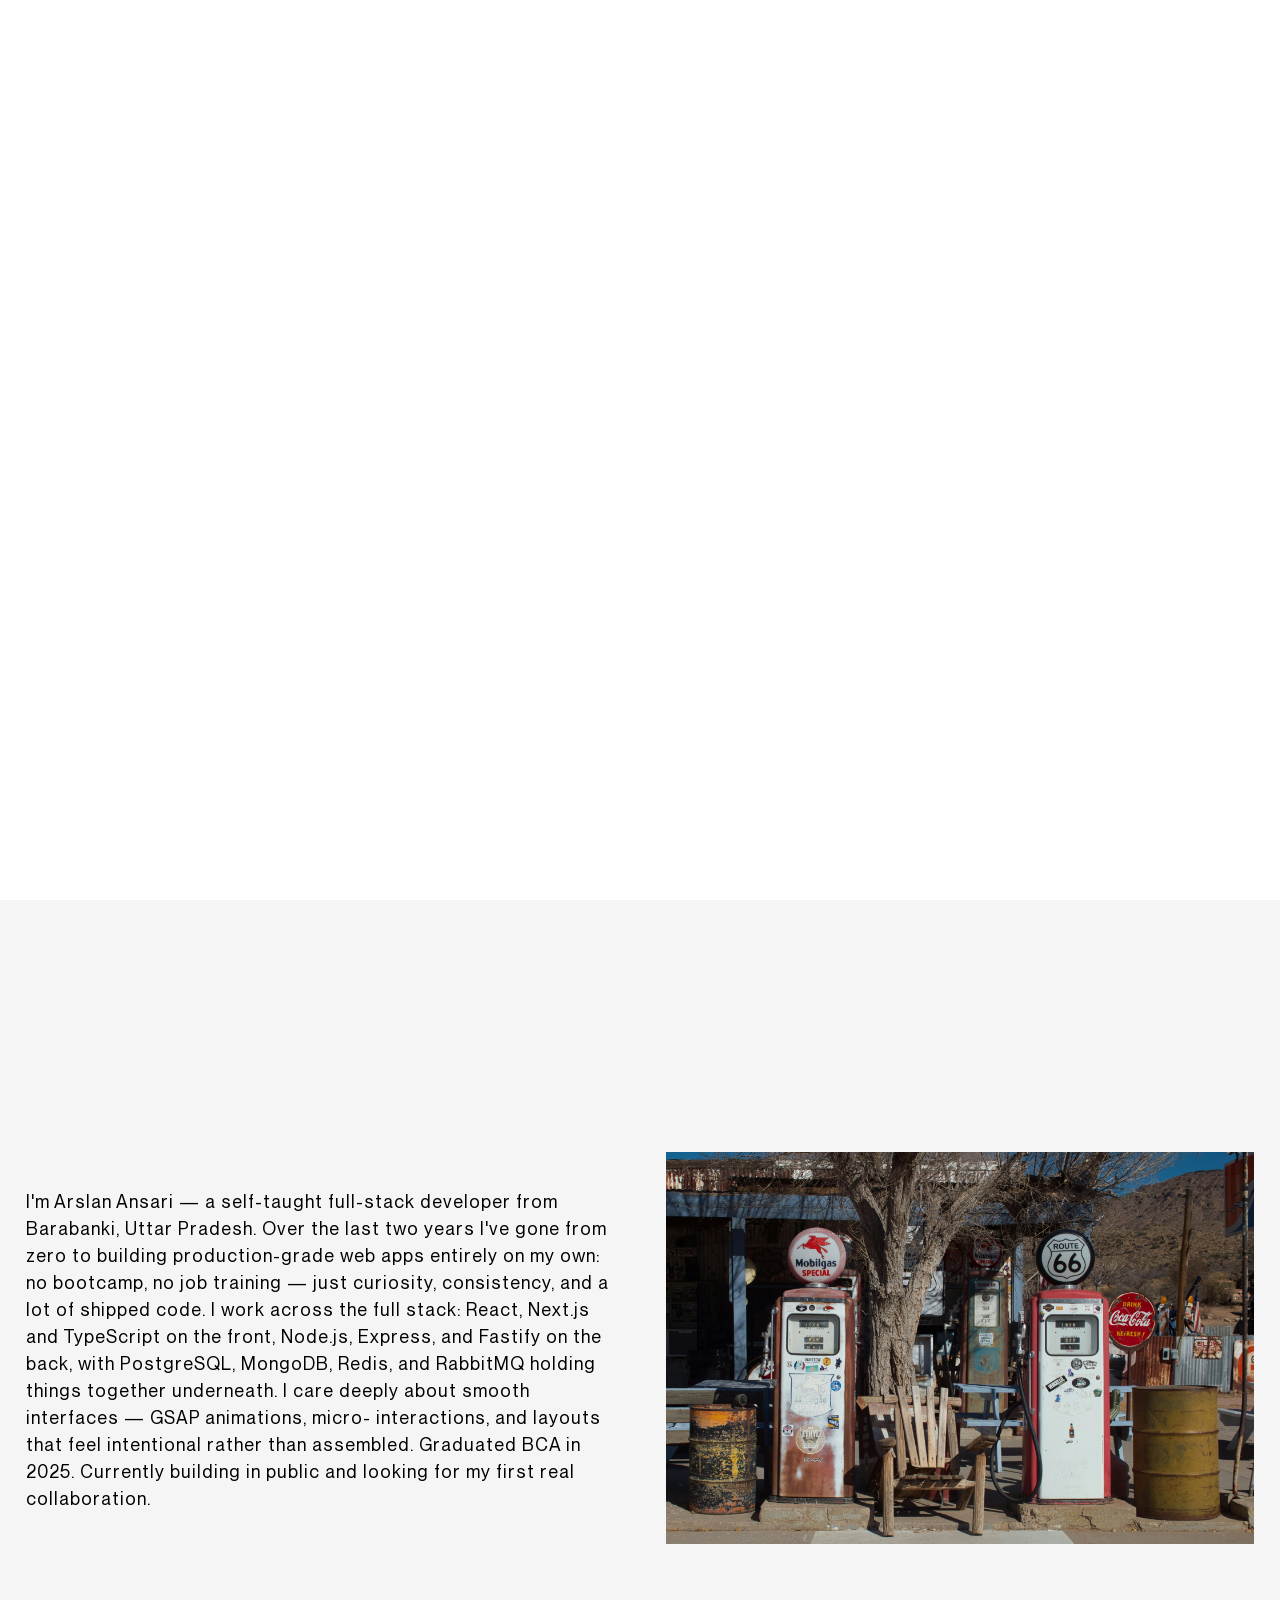
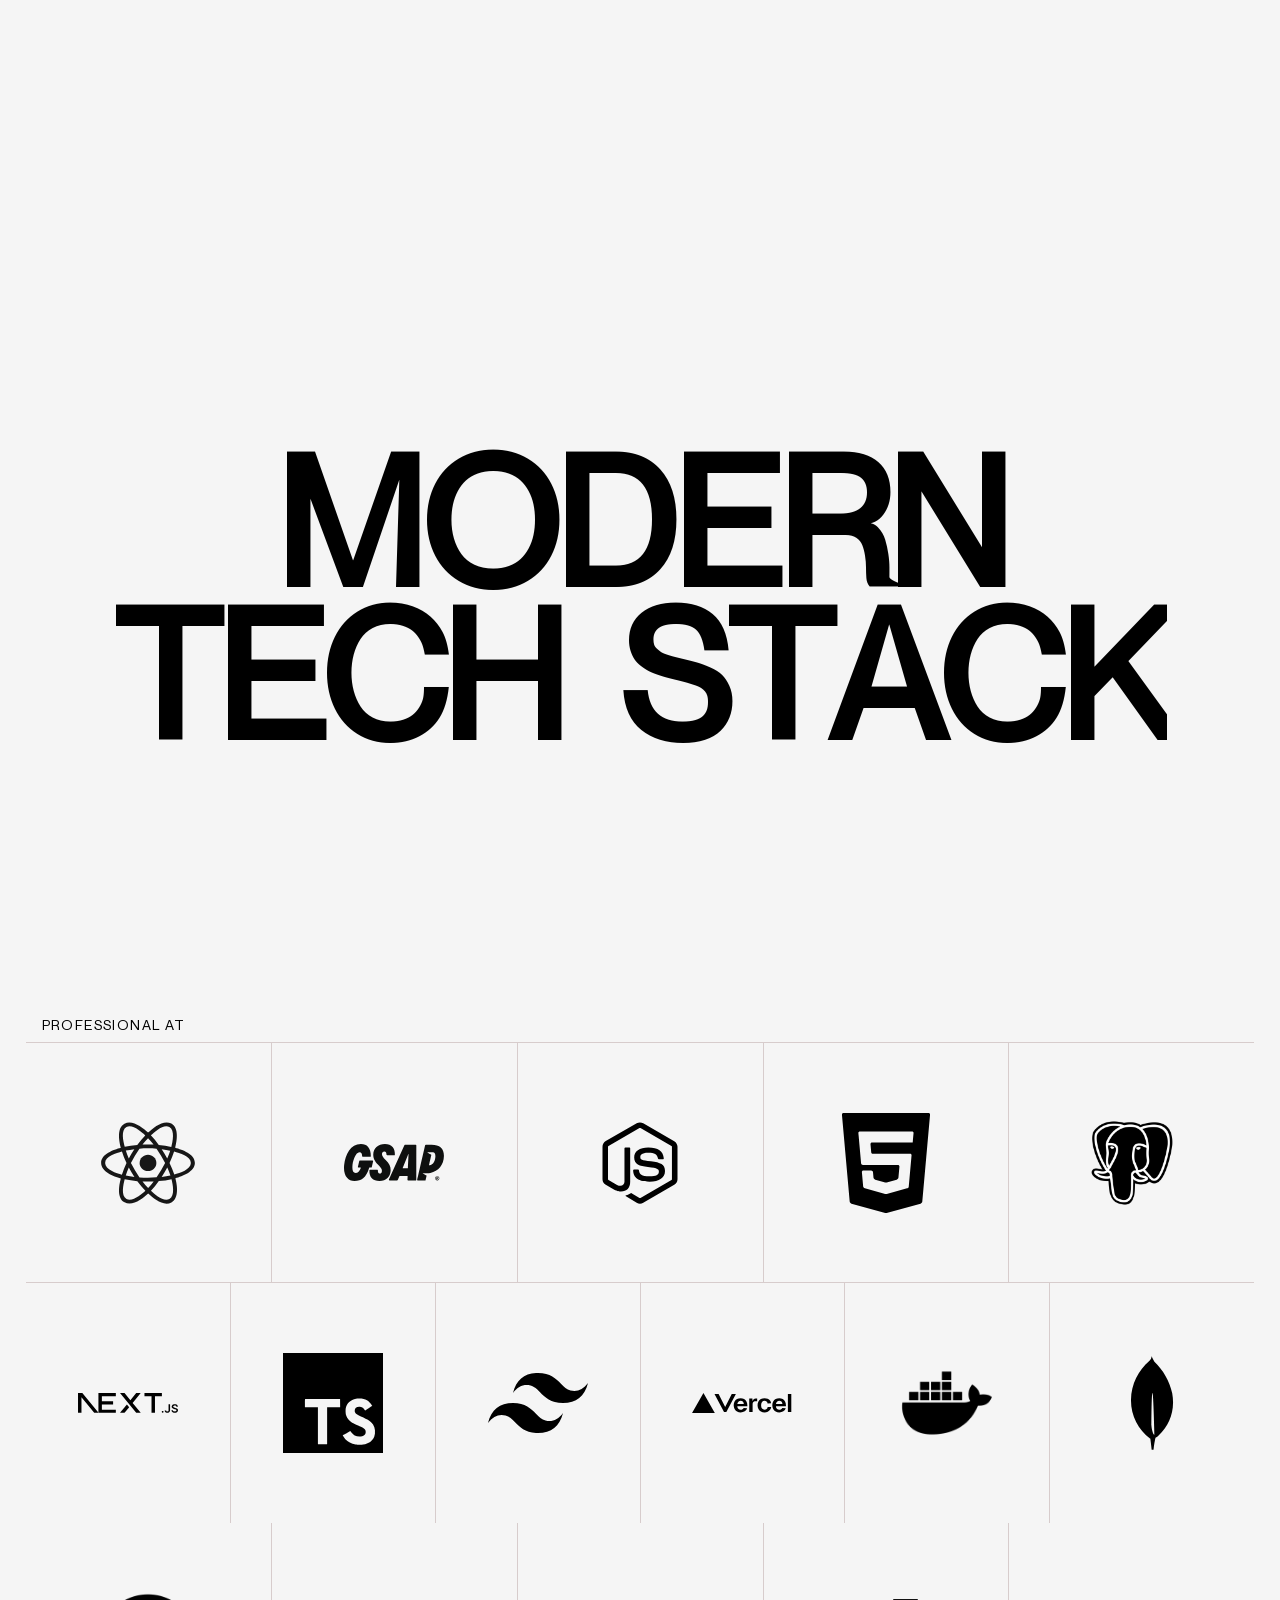
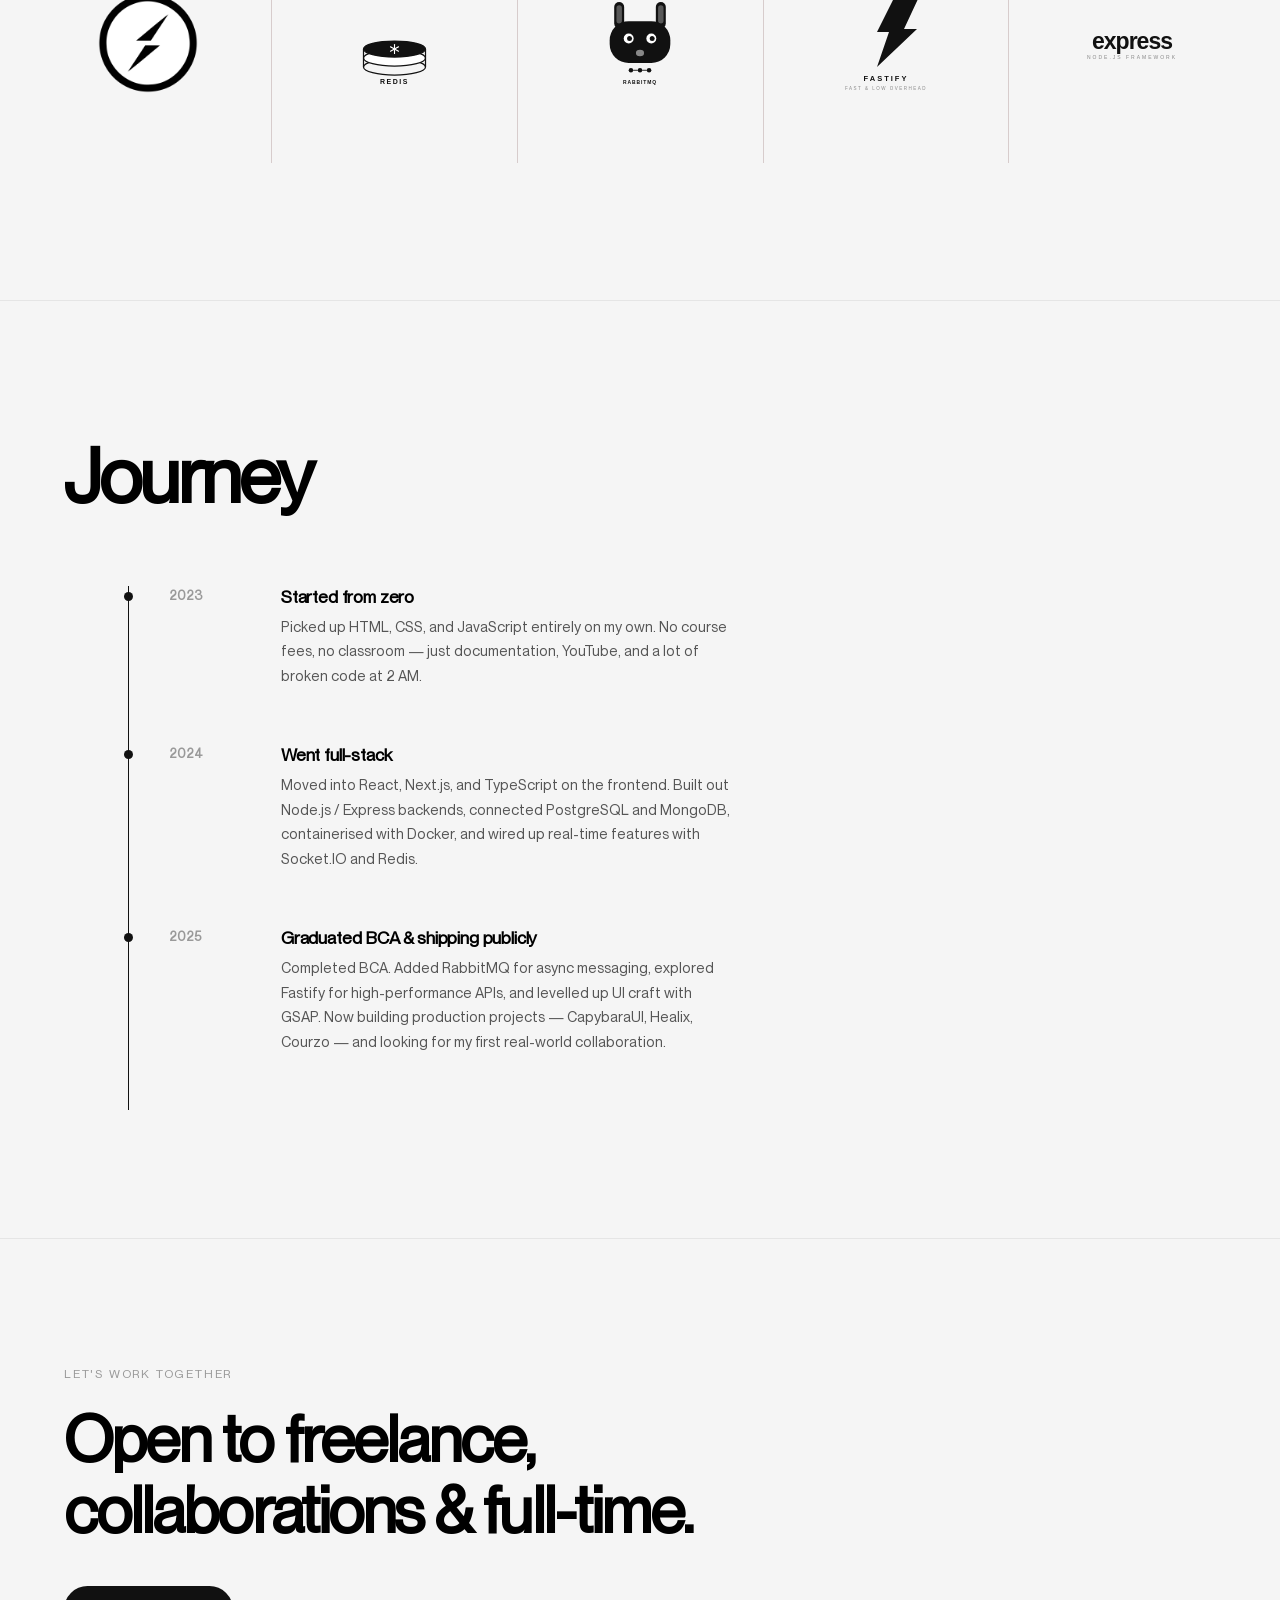
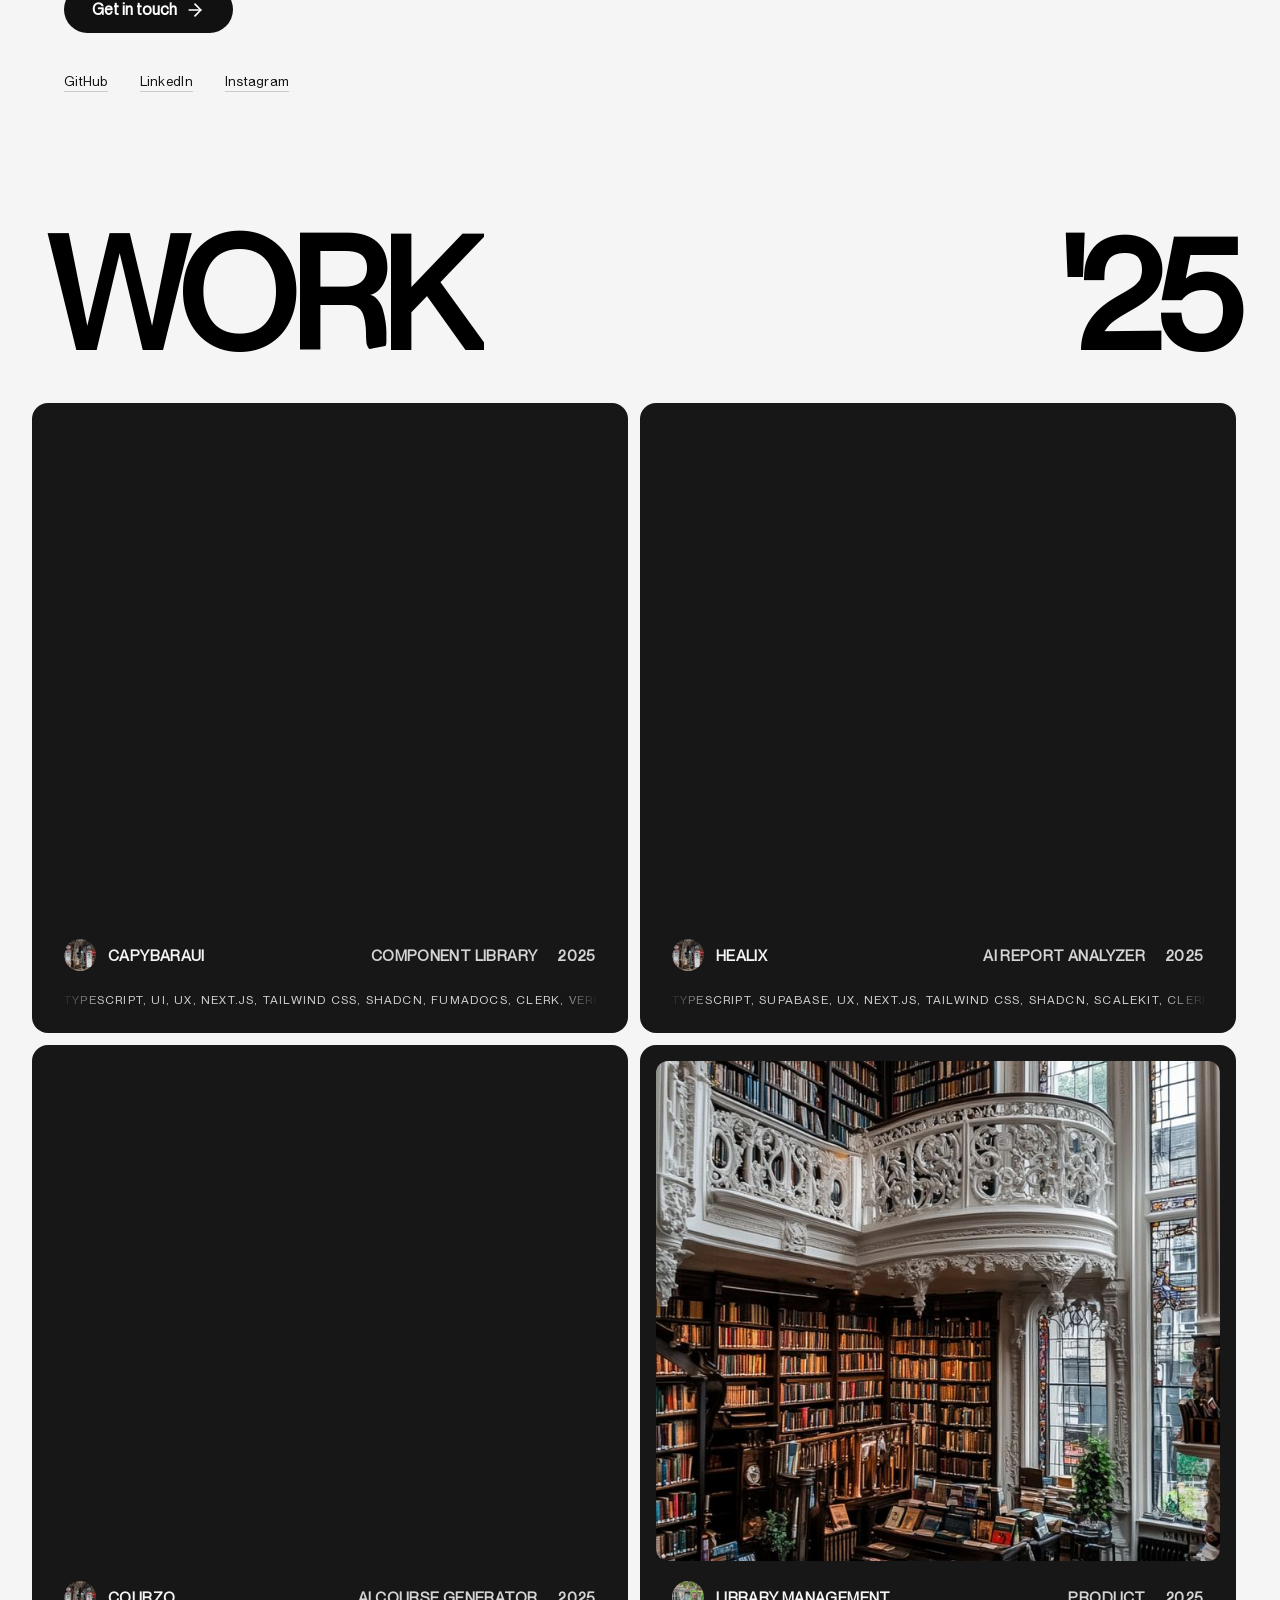
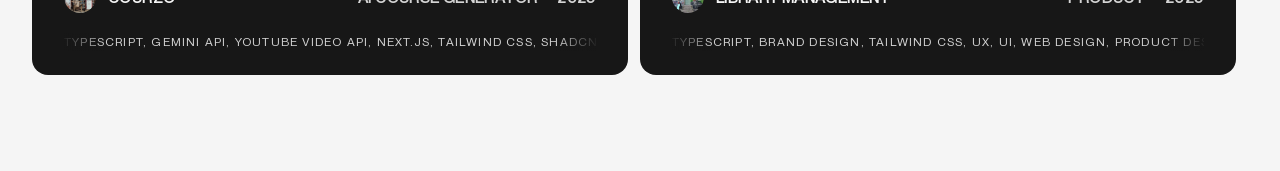
==== commit bc8f5ea5: "fixing some sections" ====
--- a/index.html
+++ b/index.html
@@ -1,4 +1,4 @@
-<!DOCTYPE html>
+<!doctype html>
 <html lang="en">
   <head>
     <meta charset="UTF-8" />
@@ -6,6 +6,7 @@
     <title>ArslanAnsari</title>
     <link rel="stylesheet" href="styles.css" />
   </head>
+
   <body>
     <div class="container">
       <div class="revealers">
@@ -51,10 +52,18 @@
         </div>
 
         <!-- <div class="nav">
-          <div class="nav-item"><p>Index</p></div>
-          <div class="nav-item"><p>About</p></div>
-          <div class="nav-item"><p>Contact</p></div>
-          <div class="nav-item"><p>Journal</p></div>
+          <div class="nav-item">
+            <p>Index</p>
+          </div>
+          <div class="nav-item">
+            <p>About</p>
+          </div>
+          <div class="nav-item">
+            <p>Contact</p>
+          </div>
+          <div class="nav-item">
+            <p>Journal</p>
+          </div>
         </div> -->
 
         <div class="cover-img">
@@ -85,16 +94,30 @@
                 <div class="line"><p>Riverstone Building</p></div>
                 <div class="line"><p>- 28 Orchard Line</p></div>
                 <div class="line"><p>-N1 4DX</p></div> -->
-                <div class="line"><p>Arslan Ansari</p></div>
-                <div class="line"><p>Web Developer</p></div>
-                <div class="line"><p>- Barabanki, Uttar Pradesh</p></div>
-                <div class="line"><p>- India</p></div>
+                <div class="line">
+                  <p>Arslan Ansari</p>
+                </div>
+                <div class="line">
+                  <p>Web Developer</p>
+                </div>
+                <div class="line">
+                  <p>- Barabanki, Uttar Pradesh</p>
+                </div>
+                <div class="line">
+                  <p>- India</p>
+                </div>
               </div>
               <div class="socials">
-                <div class="line"><p>Instagram</p></div>
+                <div class="line">
+                  <p>Instagram</p>
+                </div>
                 <br />
-                <div class="line"><p>Behance</p></div>
-                <div class="line"><p>Dribbble</p></div>
+                <div class="line">
+                  <p>Behance</p>
+                </div>
+                <div class="line">
+                  <p>Dribbble</p>
+                </div>
               </div>
             </div>
           </div>
@@ -105,7 +128,7 @@
     <div class="after">
       <!-- myself -->
 
-      <div class="about">
+      <!-- <div class="about">
         <div class="text-content">
           <p class="about-heading">
             Hi, I’m Arslan Ansari, a web developer based in Barabanki. I build
@@ -120,6 +143,27 @@
         <div class="about-img">
           <img src="/assets/images/img-5.jpg" alt="" />
         </div>
+      </div> -->
+
+      <div class="about">
+        <div class="text-content">
+          <p class="about-heading">
+            I'm Arslan Ansari — a self-taught full-stack developer from
+            Barabanki, Uttar Pradesh. Over the last two years I've gone from
+            zero to building production-grade web apps entirely on my own: no
+            bootcamp, no job training — just curiosity, consistency, and a lot
+            of shipped code. I work across the full stack: React, Next.js and
+            TypeScript on the front, Node.js, Express, and Fastify on the back,
+            with PostgreSQL, MongoDB, Redis, and RabbitMQ holding things
+            together underneath. I care deeply about smooth interfaces — GSAP
+            animations, micro- interactions, and layouts that feel intentional
+            rather than assembled. Graduated BCA in 2025. Currently building in
+            public and looking for my first real collaboration.
+          </p>
+        </div>
+        <div class="about-img">
+          <img src="/assets/images/img-5.jpg" alt="Arslan Ansari" />
+        </div>
       </div>
 
       <ul class="letter-scroll">
@@ -217,6 +261,9 @@
               <div class="grid-item">
                 <img src="/assets/images/html5.svg" alt="" class="active" />
               </div>
+              <div class="grid-item">
+                <img src="/assets/images/postgres.png" alt="" class="active" />
+              </div>
             </div>
 
             <div class="grid-row">
@@ -224,6 +271,7 @@
                 <img
                   src="/assets/images/nextjs-logotype-light-background.svg"
                   alt=""
+                  class="active"
                 />
               </div>
               <div class="grid-item">
@@ -248,15 +296,118 @@
                 />
               </div>
               <div class="grid-item">
-                <img src="/assets/images/motion.svg" alt="" class="active" />
+                <img src="/assets/images/docker.png" alt="" class="active" />
               </div>
               <div class="grid-item">
                 <img src="/assets/images/mongodb.svg" alt="" />
               </div>
             </div>
+
+            <div class="grid-row">
+              <div class="grid-item">
+                <img src="/assets/images/socketio.png" alt="" />
+              </div>
+              <div class="grid-item">
+                <img src="/assets/images/redis.svg" alt="" class="active" />
+              </div>
+              <div class="grid-item">
+                <img src="/assets/images/rabbitmq.svg" alt="" />
+              </div>
+              <div class="grid-item">
+                <img src="/assets/images/fastify.svg" alt="" />
+              </div>
+              <div class="grid-item">
+                <img src="/assets/images/express.svg" alt="" />
+              </div>
+            </div>
           </div>
         </div>
       </div>
+
+      <!-- ─────────────────────────────────────────────────────────────
+  3.Journey / Timeline
+────────────────────────────────────────────────────────────── -->
+      <section class="journey-section">
+        <h2 class="journey-title">Journey</h2>
+        <div class="timeline">
+          <div class="timeline-item">
+            <span class="timeline-year">2023</span>
+            <div class="timeline-content">
+              <h3>Started from zero</h3>
+              <p>
+                Picked up HTML, CSS, and JavaScript entirely on my own. No
+                course fees, no classroom — just documentation, YouTube, and a
+                lot of broken code at 2 AM.
+              </p>
+            </div>
+          </div>
+
+          <div class="timeline-item">
+            <span class="timeline-year">2024</span>
+            <div class="timeline-content">
+              <h3>Went full-stack</h3>
+              <p>
+                Moved into React, Next.js, and TypeScript on the frontend. Built
+                out Node.js / Express backends, connected PostgreSQL and
+                MongoDB, containerised with Docker, and wired up real-time
+                features with Socket.IO and Redis.
+              </p>
+            </div>
+          </div>
+
+          <div class="timeline-item">
+            <span class="timeline-year">2025</span>
+            <div class="timeline-content">
+              <h3>Graduated BCA &amp; shipping publicly</h3>
+              <p>
+                Completed BCA. Added RabbitMQ for async messaging, explored
+                Fastify for high-performance APIs, and levelled up UI craft with
+                GSAP. Now building production projects — CapybaraUI, Healix,
+                Courzo — and looking for my first real-world collaboration.
+              </p>
+            </div>
+          </div>
+        </div>
+      </section>
+
+      <!-- ─────────────────────────────────────────────────────────────
+  4. NEW SECTION: Contact
+     Add this at the very end, just before closing </div> of .after
+────────────────────────────────────────────────────────────── -->
+      <section class="contact-section">
+        <div class="contact-inner">
+          <p class="contact-eyebrow">Let's work together</p>
+          <h2 class="contact-heading">
+            Open to freelance,<br />collaborations &amp; full-time.
+          </h2>
+          <a href="mailto:arslanansari@email.com" class="contact-cta">
+            <span>Get in touch</span>
+            <svg
+              xmlns="http://www.w3.org/2000/svg"
+              width="20"
+              height="20"
+              viewBox="0 0 24 24"
+              fill="none"
+              stroke="currentColor"
+              stroke-width="2"
+              stroke-linecap="round"
+              stroke-linejoin="round"
+            >
+              <path d="M5 12h14" />
+              <path d="m12 5 7 7-7 7" />
+            </svg>
+          </a>
+          <div class="contact-links">
+            <a href="https://github.com/arslan09869" target="_blank">GitHub</a>
+            <a href="https://linkedin.com/in/yourusername" target="_blank"
+              >LinkedIn</a
+            >
+            <a href="https://instagram.com/yourusername" target="_blank"
+              >Instagram</a
+            >
+          </div>
+        </div>
+      </section>
 
       <!-- work -->
 
@@ -352,7 +503,7 @@
             </div>
           </li>
 
-           <li class="work-item">
+          <li class="work-item">
             <div>
               <a class="work-card" href="https://healix-lac.vercel.app">
                 <div class="media-container">
@@ -469,7 +620,7 @@
                       <p class="project-title">Courzo</p>
                     </div>
                     <div class="meta-section">
-                      <p class="meta-text">AI Course Generator </p>
+                      <p class="meta-text">AI Course Generator</p>
                       <p class="meta-text">2025</p>
                     </div>
                   </div>
--- a/styles.css
+++ b/styles.css
@@ -10,7 +10,8 @@
 
 @font-face {
   font-family: "PPNeueMontreal";
-  src: url("./assets/fonts/PPNeueMontreal-Regular.woff2") format("woff2"),
+  src:
+    url("./assets/fonts/PPNeueMontreal-Regular.woff2") format("woff2"),
     url("./assets/fonts/PPNeueMontreal-Regular.woff2") format("woff");
   font-weight: normal;
   font-style: normal;
@@ -18,7 +19,8 @@
 
 @font-face {
   font-family: "GrandBold";
-  src: url("./assets/fonts/GrandBold.woff2") format("woff2"),
+  src:
+    url("./assets/fonts/GrandBold.woff2") format("woff2"),
     url("./assets/fonts/GrandBold.woff2") format("woff");
   font-weight: normal;
   font-style: normal;
@@ -595,7 +597,9 @@
   height: 100px;
   width: 100px;
   object-fit: contain;
-  transition: filter 0.3s ease, transform 0.3s ease;
+  transition:
+    filter 0.3s ease,
+    transform 0.3s ease;
 }
 
 .grid-item.active img {
@@ -609,7 +613,10 @@
   background: #000;
   pointer-events: none;
   z-index: 1;
-  transition: transform 0.25s ease, width 0.25s ease, height 0.25s ease,
+  transition:
+    transform 0.25s ease,
+    width 0.25s ease,
+    height 0.25s ease,
     background-color 0.25s ease;
 }
 
@@ -1121,3 +1128,147 @@
   width: 1.5rem;
   height: 1.5rem;
 }
+
+/* Journey and contacts */
+
+.journey-section {
+  padding: 8rem 5vw;
+  border-top: 1px solid #e5e5e5;
+}
+
+.journey-title {
+  font-size: clamp(2rem, 6vw, 5rem);
+  font-weight: 700;
+  margin-bottom: 4rem;
+  letter-spacing: -0.03em;
+}
+
+.timeline {
+  display: flex;
+  flex-direction: column;
+  gap: 0;
+  border-left: 1.5px solid #111;
+  margin-left: 4rem;
+  padding-left: 0;
+}
+
+.timeline-item {
+  display: grid;
+  grid-template-columns: 5rem 1fr;
+  gap: 2rem;
+  padding: 0 0 3.5rem 2.5rem;
+  position: relative;
+}
+
+.timeline-item::before {
+  content: "";
+  position: absolute;
+  left: -5px;
+  top: 6px;
+  width: 9px;
+  height: 9px;
+  border-radius: 50%;
+  background: #111;
+}
+
+.timeline-year {
+  font-size: 0.8rem;
+  font-weight: 600;
+  letter-spacing: 0.05em;
+  color: #999;
+  padding-top: 2px;
+}
+
+.timeline-content h3 {
+  font-size: 1.1rem;
+  font-weight: 600;
+  margin-bottom: 0.5rem;
+  letter-spacing: -0.01em;
+}
+
+.timeline-content p {
+  font-size: 0.9rem;
+  line-height: 1.7;
+  color: #555;
+  max-width: 50ch;
+}
+
+/* ── Contact Section ── */
+.contact-section {
+  border-top: 1px solid #e5e5e5;
+  padding: 8rem 5vw 6rem;
+}
+
+.contact-inner {
+  max-width: 700px;
+}
+
+.contact-eyebrow {
+  font-size: 0.75rem;
+  letter-spacing: 0.15em;
+  text-transform: uppercase;
+  color: #999;
+  margin-bottom: 1.5rem;
+}
+
+.contact-heading {
+  font-size: clamp(2rem, 5vw, 4rem);
+  font-weight: 700;
+  letter-spacing: -0.03em;
+  line-height: 1.1;
+  margin-bottom: 2.5rem;
+}
+
+.contact-cta {
+  display: inline-flex;
+  align-items: center;
+  gap: 0.5rem;
+  font-size: 1rem;
+  font-weight: 600;
+  color: #fff;
+  background: #111;
+  padding: 0.85rem 1.75rem;
+  border-radius: 100px;
+  text-decoration: none;
+  transition:
+    background 0.2s,
+    transform 0.2s;
+  margin-bottom: 2.5rem;
+}
+
+.contact-cta:hover {
+  background: #333;
+  transform: translateX(4px);
+}
+
+.contact-links {
+  display: flex;
+  gap: 2rem;
+}
+
+.contact-links a {
+  font-size: 0.85rem;
+  font-weight: 500;
+  color: #111;
+  text-decoration: none;
+  letter-spacing: 0.02em;
+  border-bottom: 1px solid #ccc;
+  padding-bottom: 2px;
+  transition: border-color 0.2s;
+}
+
+.contact-links a:hover {
+  border-color: #111;
+}
+
+/* ── Responsive ── */
+@media (max-width: 640px) {
+  .timeline {
+    margin-left: 1rem;
+  }
+
+  .timeline-item {
+    grid-template-columns: 1fr;
+    gap: 0.25rem;
+  }
+}
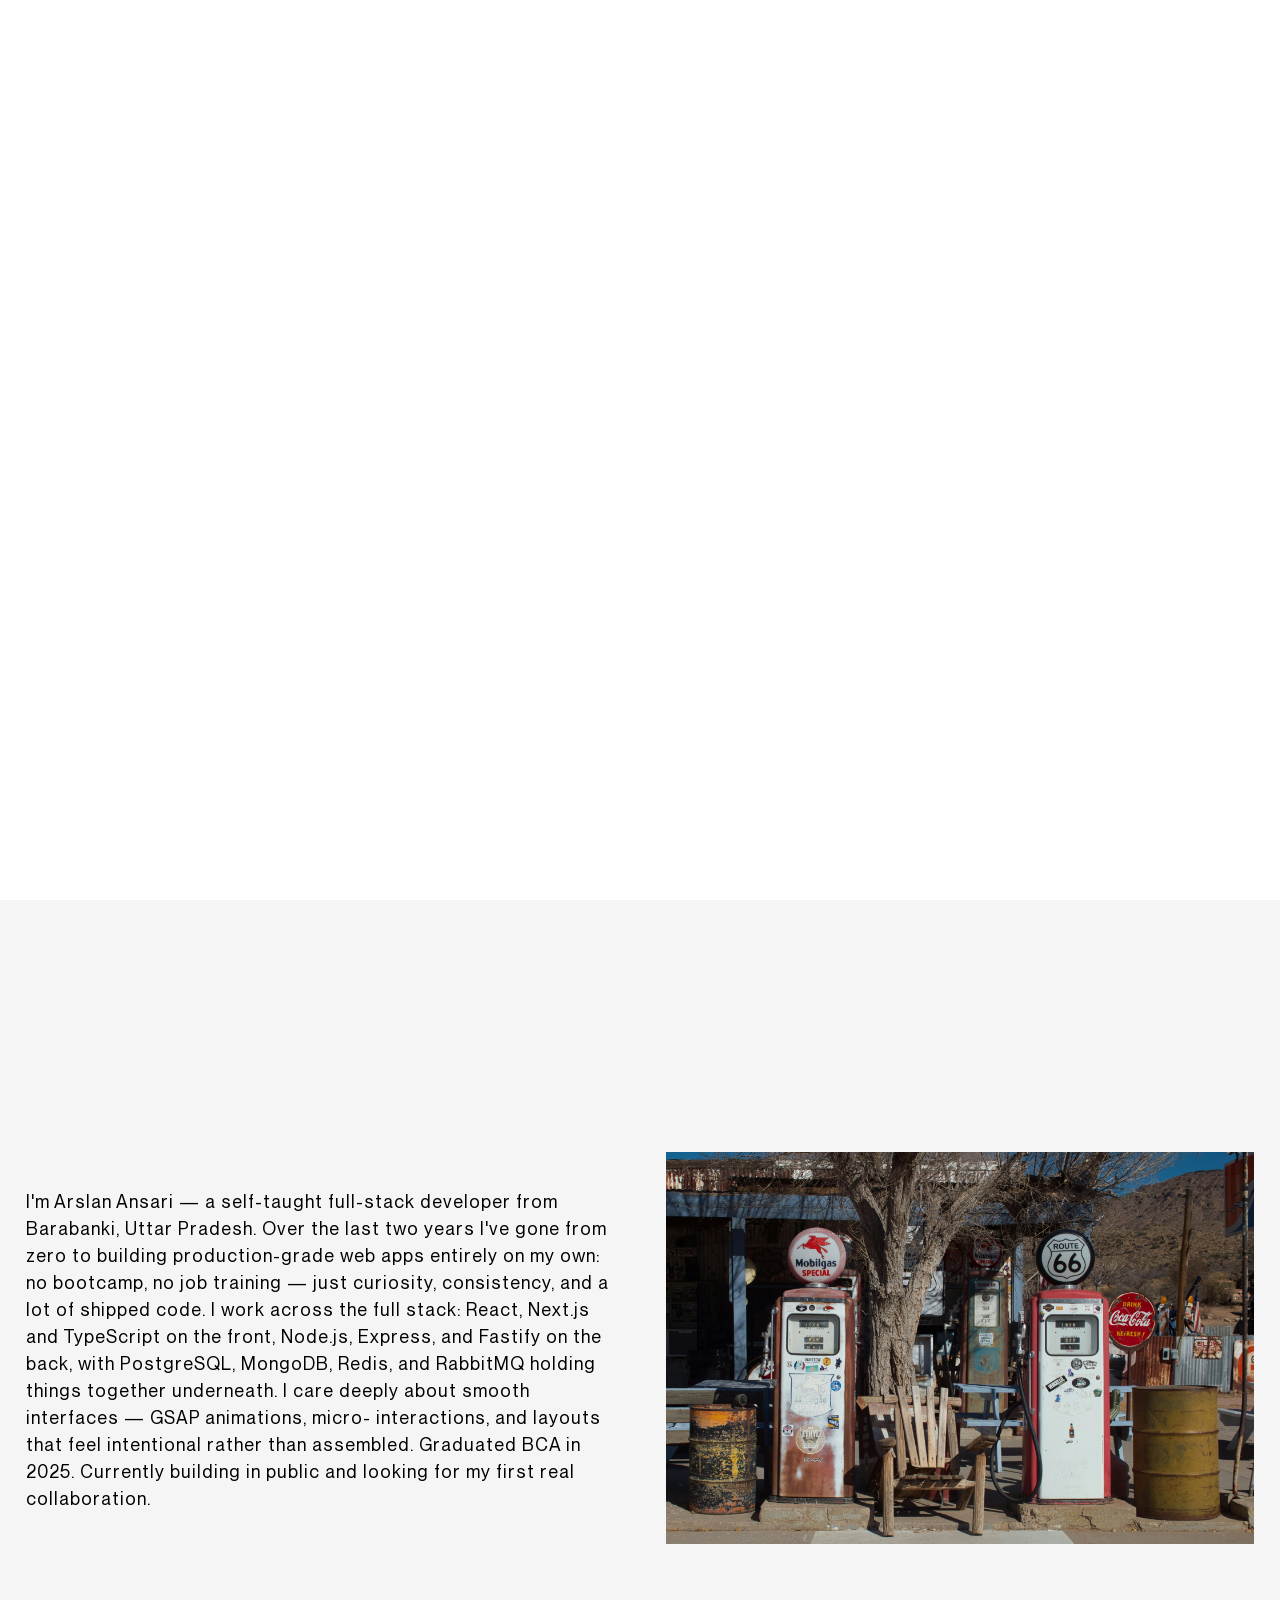
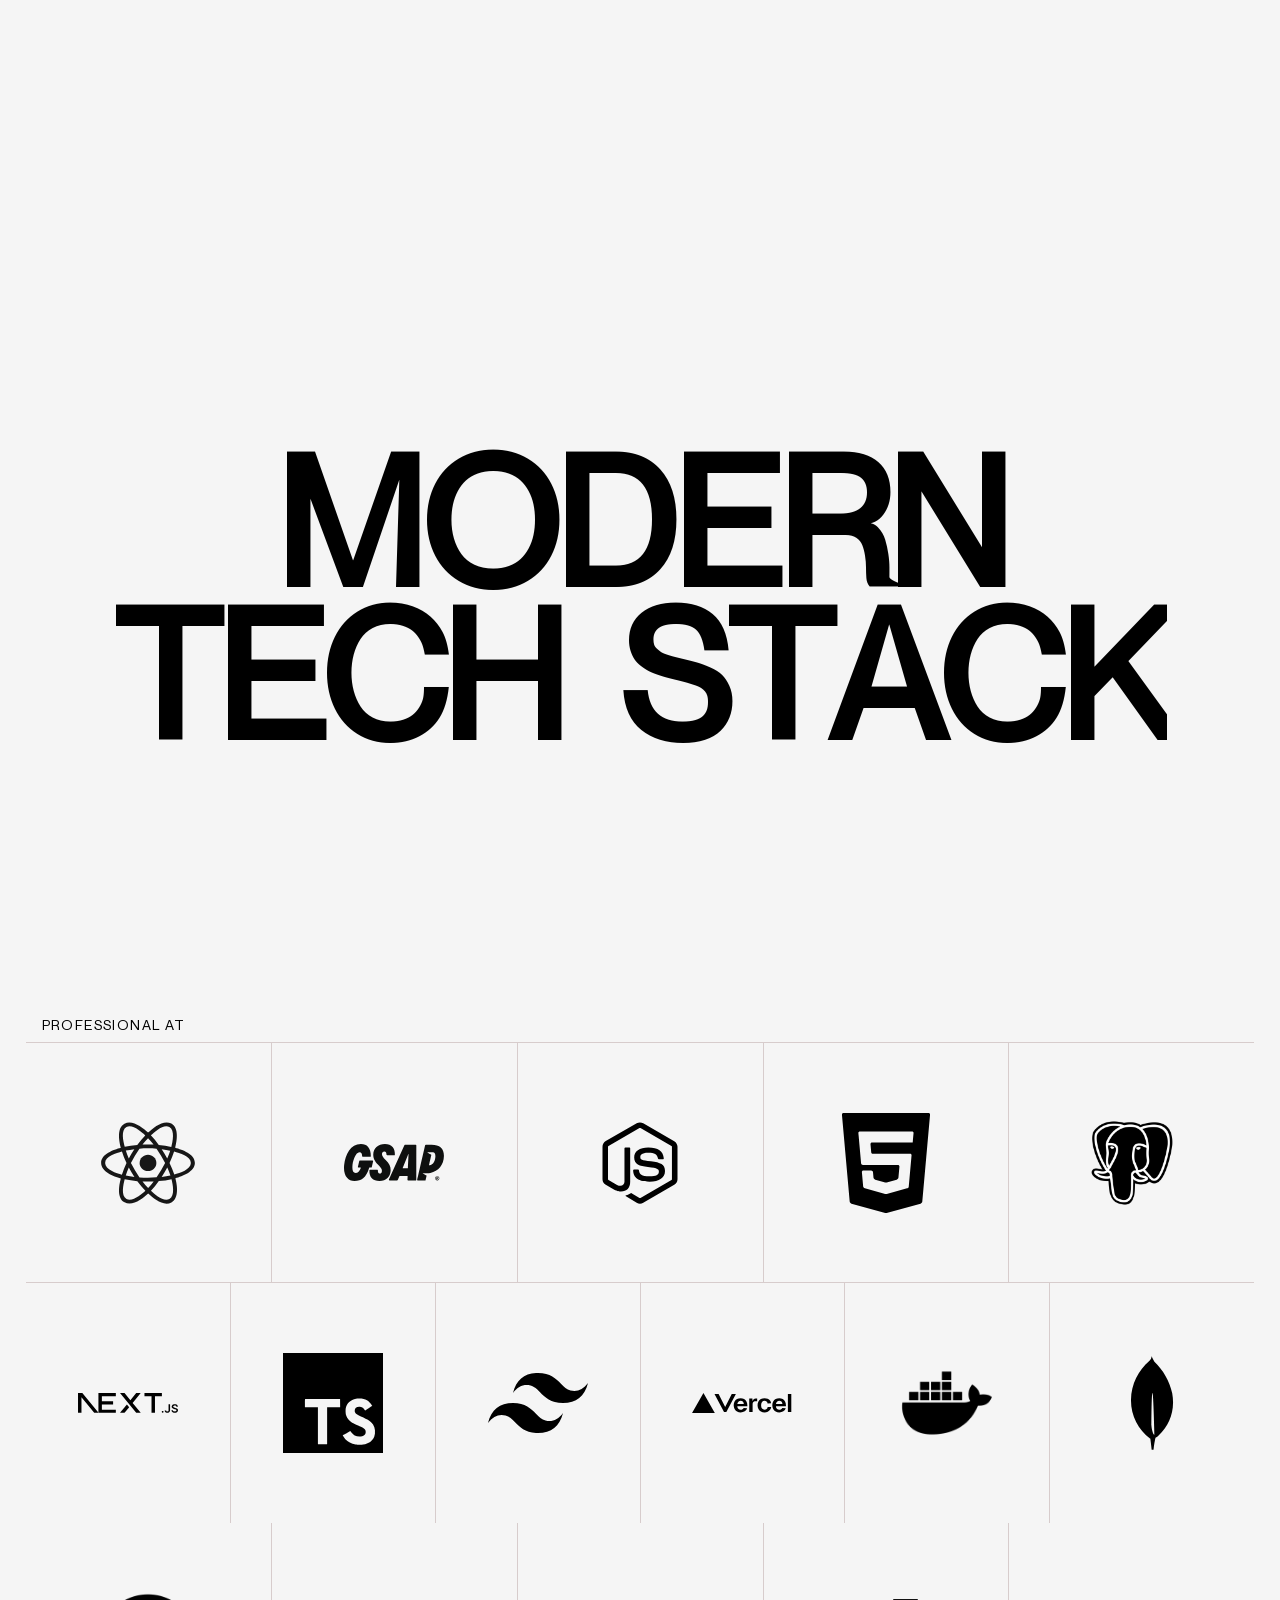
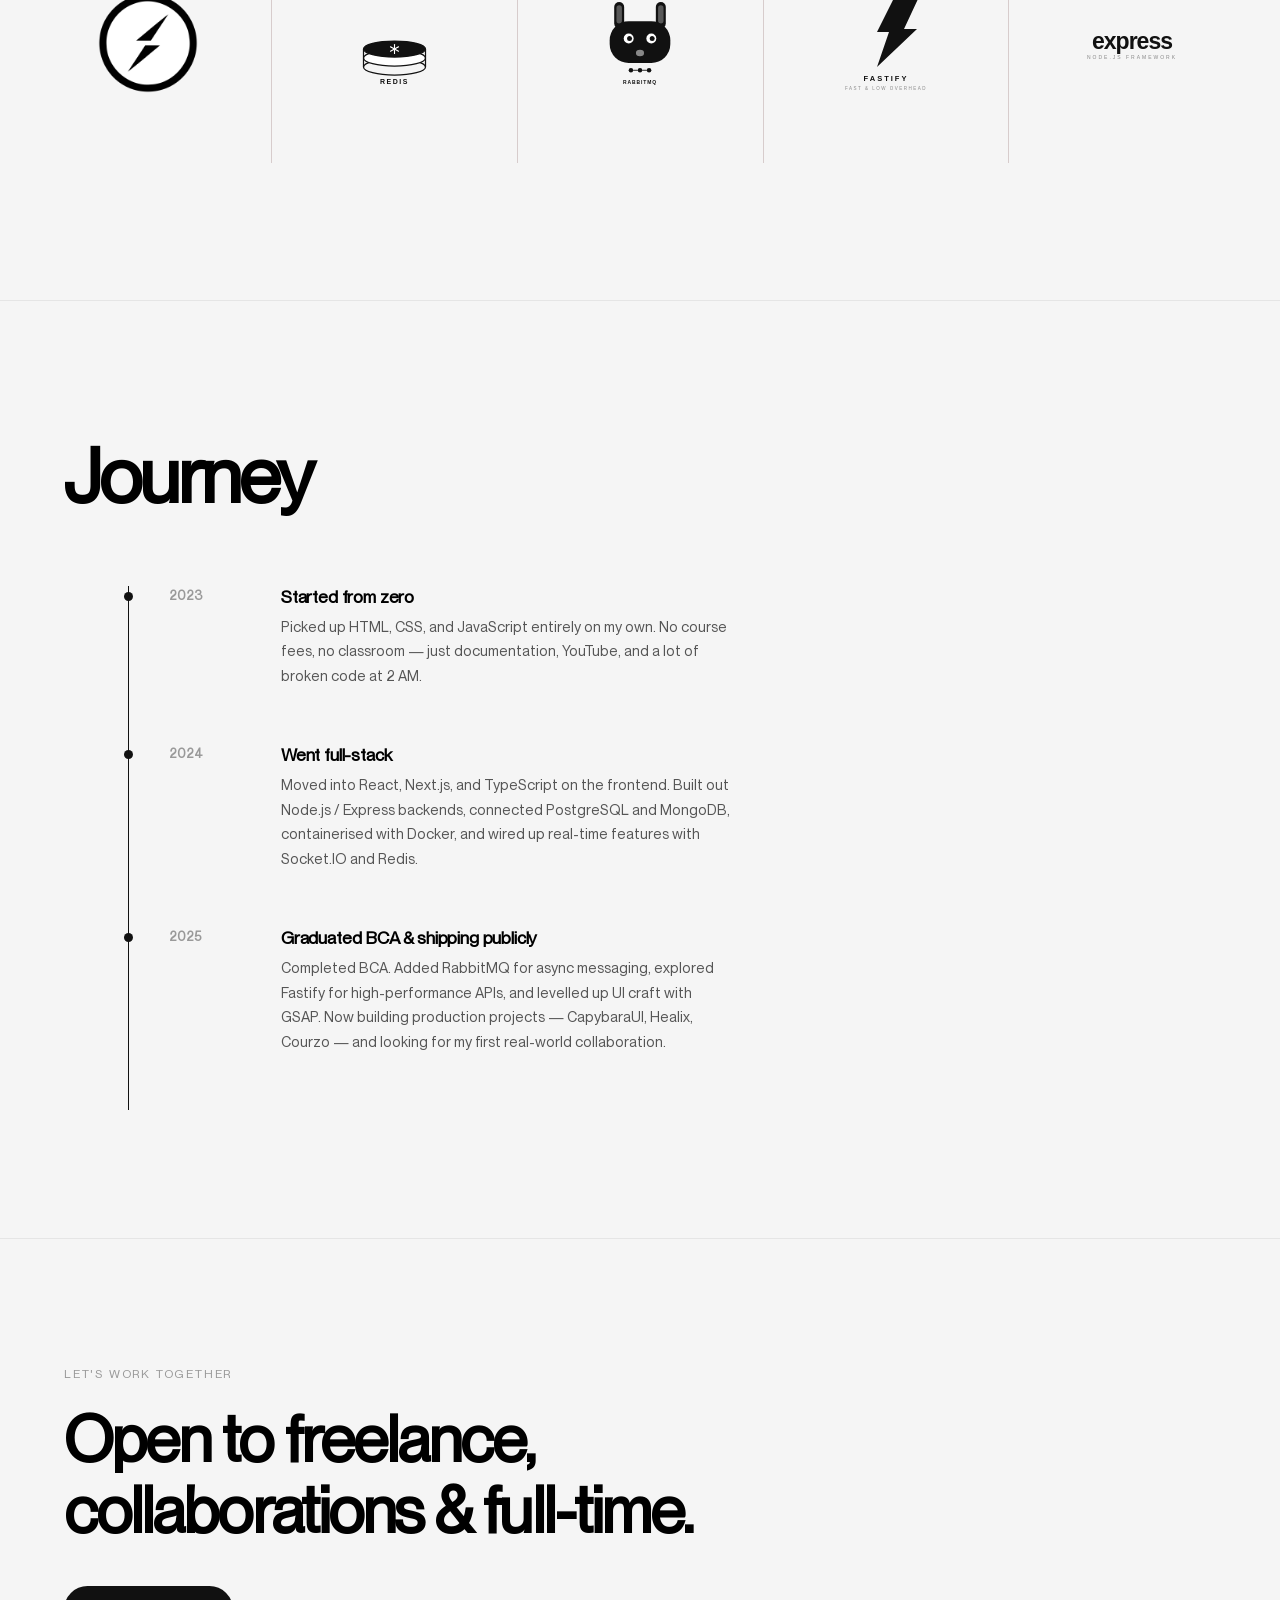
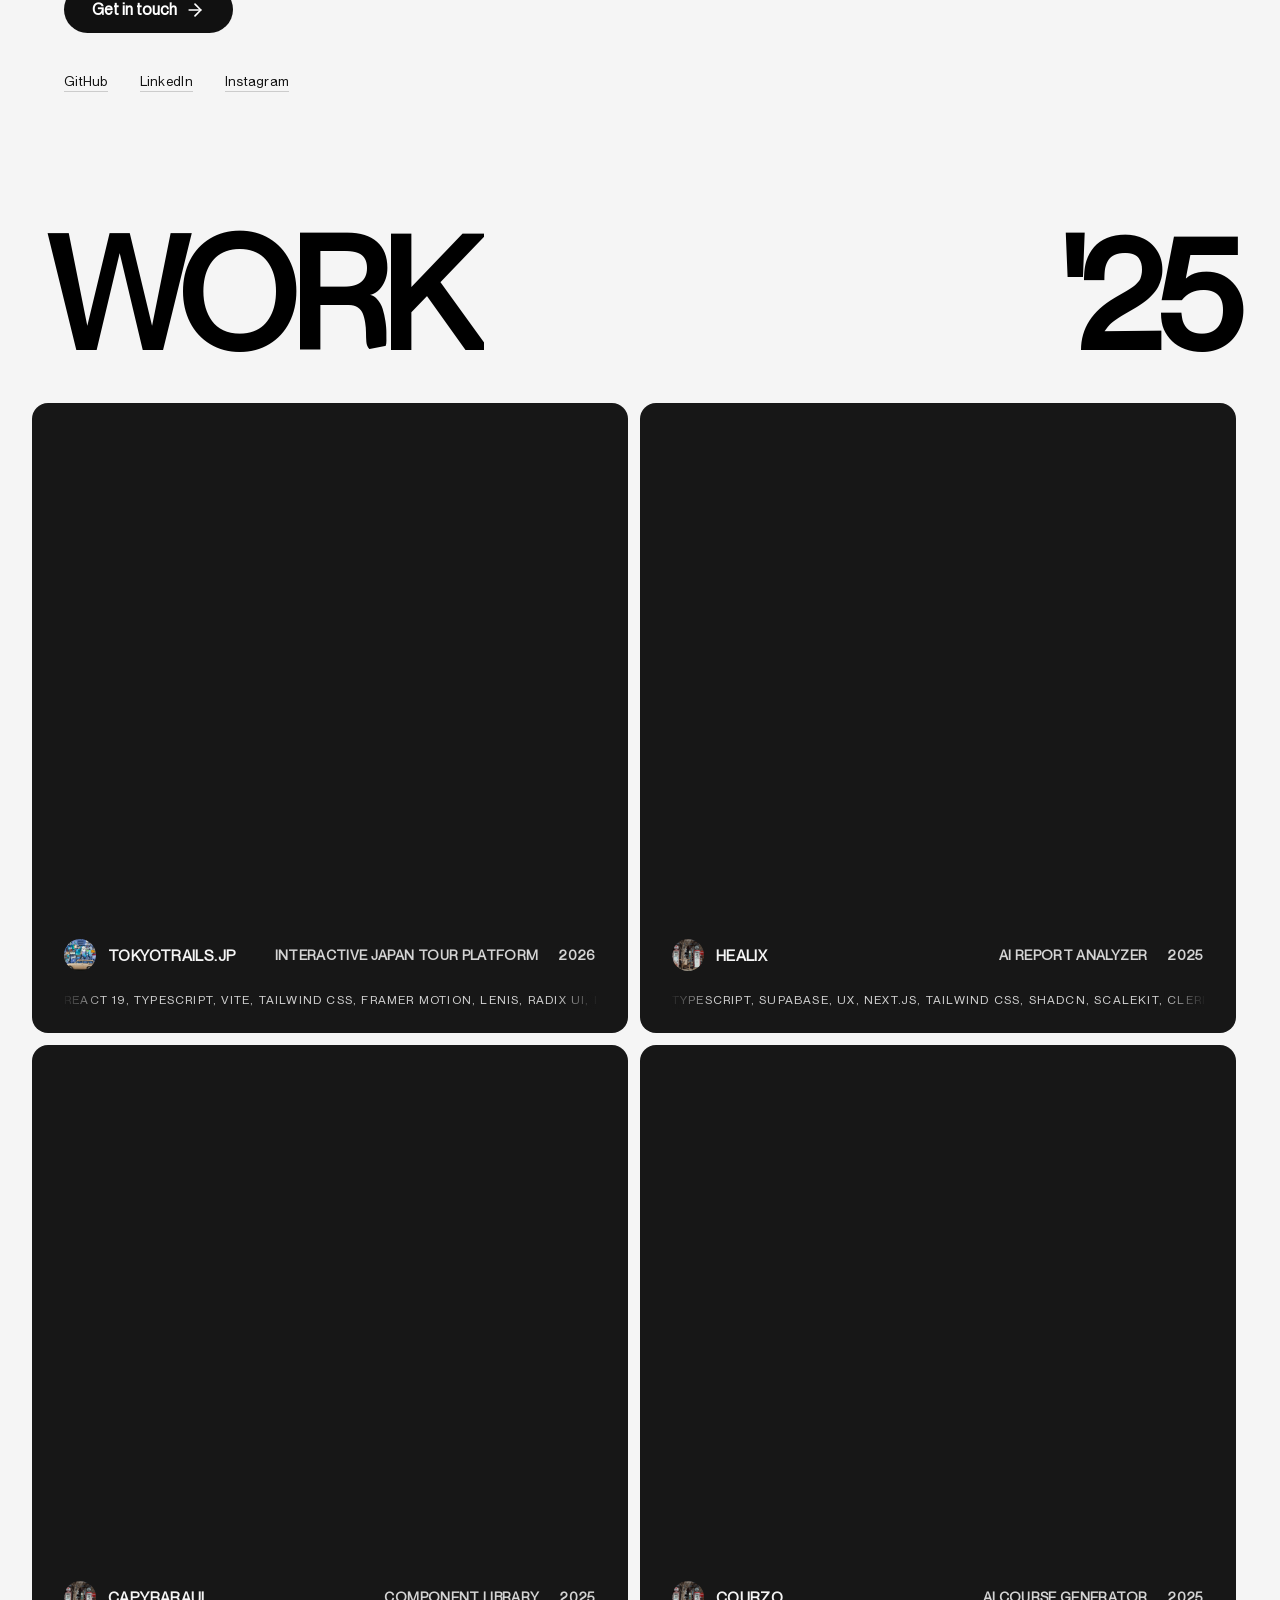
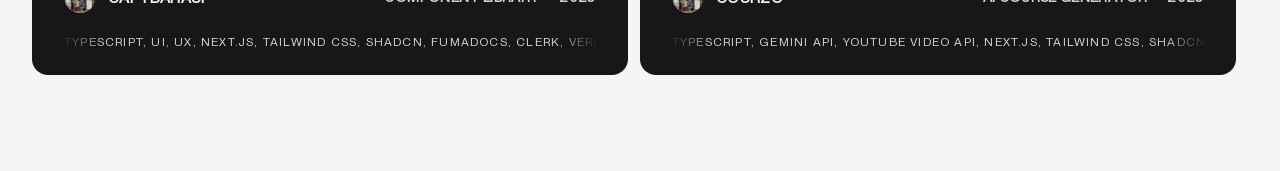
==== commit d1733d68: "done" ====
--- a/index.html
+++ b/index.html
@@ -1,57 +1,58 @@
 <!doctype html>
 <html lang="en">
-  <head>
-    <meta charset="UTF-8" />
-    <meta name="viewport" content="width=device-width, initial-scale=1.0" />
-    <title>ArslanAnsari</title>
-    <link rel="stylesheet" href="styles.css" />
-  </head>
-
-  <body>
-    <div class="container">
-      <div class="revealers">
-        <div class="revealer r-1"></div>
-        <div class="revealer r-2"></div>
-      </div>
-
-      <div class="images">
-        <div class="img">
-          <img src="/assets/images/img-1.jpg" alt="" />
-        </div>
-        <div class="img">
-          <img src="/assets/images/img-2.jpg" alt="" />
-        </div>
-        <div class="img">
-          <img src="/assets/images/img-3.jpg" alt="" />
-        </div>
-        <div class="img">
-          <img src="/assets/images/img-4.jpg" alt="" />
-        </div>
-        <div class="img">
-          <img src="/assets/images/img-5.jpg" alt="" />
-        </div>
-        <div class="img main">
-          <img src="/assets/images/img-6.jpg" alt="" />
-        </div>
-        <div class="img main">
-          <img src="/assets/images/img-7.jpg" alt="" />
-        </div>
-        <div class="img main">
-          <img src="/assets/images/img-cover.jpg" alt="" />
-        </div>
-      </div>
-
-      <div class="hero-content">
-        <div class="site-logo">
-          <div class="word">
-            <h1>Arslan</h1>
-          </div>
-          <!-- <div class="word">
+
+<head>
+  <meta charset="UTF-8" />
+  <meta name="viewport" content="width=device-width, initial-scale=1.0" />
+  <title>ArslanAnsari</title>
+  <link rel="stylesheet" href="styles.css" />
+</head>
+
+<body>
+  <div class="container">
+    <div class="revealers">
+      <div class="revealer r-1"></div>
+      <div class="revealer r-2"></div>
+    </div>
+
+    <div class="images">
+      <div class="img">
+        <img src="/assets/images/img-1.jpg" alt="" />
+      </div>
+      <div class="img">
+        <img src="/assets/images/img-2.jpg" alt="" />
+      </div>
+      <div class="img">
+        <img src="/assets/images/img-3.jpg" alt="" />
+      </div>
+      <div class="img">
+        <img src="/assets/images/img-4.jpg" alt="" />
+      </div>
+      <div class="img">
+        <img src="/assets/images/img-5.jpg" alt="" />
+      </div>
+      <div class="img main">
+        <img src="/assets/images/img-6.jpg" alt="" />
+      </div>
+      <div class="img main">
+        <img src="/assets/images/img-7.jpg" alt="" />
+      </div>
+      <div class="img main">
+        <img src="/assets/images/img-cover.jpg" alt="" />
+      </div>
+    </div>
+
+    <div class="hero-content">
+      <div class="site-logo">
+        <div class="word">
+          <h1>Arslan</h1>
+        </div>
+        <!-- <div class="word">
             <h1>WorldWide Arx</h1>
           </div> -->
-        </div>
-
-        <!-- <div class="nav">
+      </div>
+
+      <!-- <div class="nav">
           <div class="nav-item">
             <p>Index</p>
           </div>
@@ -66,69 +67,76 @@
           </div>
         </div> -->
 
-        <div class="cover-img">
-          <img src="/assets/images/cover-img.jpg" alt="" />
-        </div>
-
-        <div class="site-info">
-          <div class="row">
-            <div class="col">
-              <div class="line">
-                <p>Featured Works</p>
-              </div>
-            </div>
-
-            <div class="col">
-              <h2>
-                Hi, I’m Arslan — web developer focused on clean design,
-                performance, and interaction.
-              </h2>
-            </div>
-          </div>
-
-          <div class="row">
-            <div class="col"></div>
-            <div class="col">
-              <div class="address">
-                <!-- <div class="line"><p>Arc Studio</p></div>
+      <div class="cover-img">
+        <img src="/assets/images/cover-img.jpg" alt="" />
+      </div>
+
+      <div class="site-info">
+        <div class="row">
+          <div class="col">
+            <div class="line">
+              <p>Featured Works</p>
+            </div>
+          </div>
+
+          <div class="col">
+            <h2>
+              Hi, I’m Arslan — web developer focused on clean design,
+              performance, and interaction.
+            </h2>
+          </div>
+        </div>
+
+        <div class="row">
+          <div class="col"></div>
+          <div class="col">
+            <div class="address">
+              <!-- <div class="line"><p>Arc Studio</p></div>
                 <div class="line"><p>Riverstone Building</p></div>
                 <div class="line"><p>- 28 Orchard Line</p></div>
                 <div class="line"><p>-N1 4DX</p></div> -->
-                <div class="line">
-                  <p>Arslan Ansari</p>
-                </div>
-                <div class="line">
-                  <p>Web Developer</p>
-                </div>
-                <div class="line">
-                  <p>- Barabanki, Uttar Pradesh</p>
-                </div>
-                <div class="line">
-                  <p>- India</p>
-                </div>
-              </div>
-              <div class="socials">
-                <div class="line">
-                  <p>Instagram</p>
-                </div>
-                <br />
-                <div class="line">
-                  <p>Behance</p>
-                </div>
-                <div class="line">
-                  <p>Dribbble</p>
-                </div>
+              <div class="line">
+                <p>Arslan Ansari</p>
+              </div>
+              <div class="line">
+                <p>Web Developer</p>
+              </div>
+              <div class="line">
+                <p>- Barabanki, Uttar Pradesh</p>
+              </div>
+              <div class="line">
+                <p>- India</p>
+              </div>
+            </div>
+            <div class="socials">
+              <div class="line">
+                <p>
+                  <a href="https://github.com/arslan09869" target="_blank" rel="noopener noreferrer">GitHub</a>
+                </p>
+              </div>
+              <br />
+              <div class="line">
+                <p>
+                  <a href="https://linkedin.com/in/arslan-ansari-09346b363" target="_blank"
+                    rel="noopener noreferrer">LinkedIn</a>
+                </p>
+              </div>
+              <div class="line">
+                <p>
+                  <a href="https://dribbble.com/Arslan8840835253" target="_blank" rel="noopener noreferrer">Dribbble</a>
+                </p>
               </div>
             </div>
           </div>
         </div>
       </div>
     </div>
-
-    <div class="after">
-      <!-- myself -->
-
-      <!-- <div class="about">
+  </div>
+
+  <div class="after">
+    <!-- myself -->
+
+    <!-- <div class="about">
         <div class="text-content">
           <p class="about-heading">
             Hi, I’m Arslan Ansari, a web developer based in Barabanki. I build
@@ -145,518 +153,497 @@
         </div>
       </div> -->
 
-      <div class="about">
-        <div class="text-content">
-          <p class="about-heading">
-            I'm Arslan Ansari — a self-taught full-stack developer from
-            Barabanki, Uttar Pradesh. Over the last two years I've gone from
-            zero to building production-grade web apps entirely on my own: no
-            bootcamp, no job training — just curiosity, consistency, and a lot
-            of shipped code. I work across the full stack: React, Next.js and
-            TypeScript on the front, Node.js, Express, and Fastify on the back,
-            with PostgreSQL, MongoDB, Redis, and RabbitMQ holding things
-            together underneath. I care deeply about smooth interfaces — GSAP
-            animations, micro- interactions, and layouts that feel intentional
-            rather than assembled. Graduated BCA in 2025. Currently building in
-            public and looking for my first real collaboration.
-          </p>
-        </div>
-        <div class="about-img">
-          <img src="/assets/images/img-5.jpg" alt="Arslan Ansari" />
-        </div>
-      </div>
-
-      <ul class="letter-scroll">
-        <li class="roww">
-          <span class="letter">
-            <span>M</span>
-            <span class="letter-clone">M</span>
-          </span>
-          <span class="letter">
-            <span>O</span>
-            <span class="letter-clone">O</span>
-          </span>
-          <span class="letter">
-            <span>D</span>
-            <span class="letter-clone">D</span>
-          </span>
-          <span class="letter">
-            <span>E</span>
-            <span class="letter-clone">E</span>
-          </span>
-          <span class="letter">
-            <span>R</span>
-            <span class="letter-clone">R</span>
-          </span>
-          <span class="letter">
-            <span>N</span>
-            <span class="letter-clone">N</span>
-          </span>
-        </li>
-
-        <li class="roww">
-          <span class="letter">
-            <span>T</span>
-            <span class="letter-clone">T</span>
-          </span>
-          <span class="letter">
-            <span>E</span>
-            <span class="letter-clone">E</span>
-          </span>
-          <span class="letter">
-            <span>C</span>
-            <span class="letter-clone">C</span>
-          </span>
-          <span class="letter letter-gap">
-            <span>H</span>
-            <span class="letter-clone">H</span>
-          </span>
-          <span class="letter">
-            <span>S</span>
-            <span class="letter-clone">S</span>
-          </span>
-          <span class="letter">
-            <span>T</span>
-            <span class="letter-clone">T</span>
-          </span>
-          <span class="letter">
-            <span>A</span>
-            <span class="letter-clone">A</span>
-          </span>
-          <span class="letter">
-            <span>C</span>
-            <span class="letter-clone">C</span>
-          </span>
-          <span class="letter">
-            <span>K</span>
-            <span class="letter-clone">K</span>
-          </span>
-        </li>
-      </ul>
-
-      <!-- skills -->
-      <div class="skills-wrapper">
-        <p>PROFESSIONAL AT</p>
-        <div class="container-2" id="skills-container">
-          <div class="highlight" id="highlight"></div>
-          <div class="grid">
-            <div class="grid-row">
-              <div class="grid-item">
-                <img
-                  src="/assets/images/react-logo.svg"
-                  alt=""
-                  class="active"
-                />
-              </div>
-              <div class="grid-item">
-                <img
-                  src="/assets/images/gsap-black.svg"
-                  alt=""
-                  class="active"
-                />
-              </div>
-              <div class="grid-item">
-                <img src="/assets/images/node-js.svg" alt="" class="active" />
-              </div>
-              <div class="grid-item">
-                <img src="/assets/images/html5.svg" alt="" class="active" />
-              </div>
-              <div class="grid-item">
-                <img src="/assets/images/postgres.png" alt="" class="active" />
-              </div>
-            </div>
-
-            <div class="grid-row">
-              <div class="grid-item">
-                <img
-                  src="/assets/images/nextjs-logotype-light-background.svg"
-                  alt=""
-                  class="active"
-                />
-              </div>
-              <div class="grid-item">
-                <img
-                  src="/assets/images/typescript-logo.svg"
-                  alt=""
-                  class="active"
-                />
-              </div>
-              <div class="grid-item">
-                <img
-                  src="/assets/images/tailwindcss-logo.svg"
-                  alt=""
-                  class="active"
-                />
-              </div>
-              <div class="grid-item">
-                <img
-                  src="/assets/images/vercel-logotype-light.svg"
-                  alt=""
-                  class="active"
-                />
-              </div>
-              <div class="grid-item">
-                <img src="/assets/images/docker.png" alt="" class="active" />
-              </div>
-              <div class="grid-item">
-                <img src="/assets/images/mongodb.svg" alt="" />
-              </div>
-            </div>
-
-            <div class="grid-row">
-              <div class="grid-item">
-                <img src="/assets/images/socketio.png" alt="" />
-              </div>
-              <div class="grid-item">
-                <img src="/assets/images/redis.svg" alt="" class="active" />
-              </div>
-              <div class="grid-item">
-                <img src="/assets/images/rabbitmq.svg" alt="" />
-              </div>
-              <div class="grid-item">
-                <img src="/assets/images/fastify.svg" alt="" />
-              </div>
-              <div class="grid-item">
-                <img src="/assets/images/express.svg" alt="" />
-              </div>
-            </div>
-          </div>
-        </div>
-      </div>
-
-      <!-- ─────────────────────────────────────────────────────────────
+    <div class="about">
+      <div class="text-content">
+        <p class="about-heading">
+          I'm Arslan Ansari — a self-taught full-stack developer from
+          Barabanki, Uttar Pradesh. Over the last two years I've gone from
+          zero to building production-grade web apps entirely on my own: no
+          bootcamp, no job training — just curiosity, consistency, and a lot
+          of shipped code. I work across the full stack: React, Next.js and
+          TypeScript on the front, Node.js, Express, and Fastify on the back,
+          with PostgreSQL, MongoDB, Redis, and RabbitMQ holding things
+          together underneath. I care deeply about smooth interfaces — GSAP
+          animations, micro- interactions, and layouts that feel intentional
+          rather than assembled. Graduated BCA in 2025. Currently building in
+          public and looking for my first real collaboration.
+        </p>
+      </div>
+      <div class="about-img">
+        <img src="/assets/images/img-5.jpg" alt="Arslan Ansari" />
+      </div>
+    </div>
+
+    <ul class="letter-scroll">
+      <li class="roww">
+        <span class="letter">
+          <span>M</span>
+          <span class="letter-clone">M</span>
+        </span>
+        <span class="letter">
+          <span>O</span>
+          <span class="letter-clone">O</span>
+        </span>
+        <span class="letter">
+          <span>D</span>
+          <span class="letter-clone">D</span>
+        </span>
+        <span class="letter">
+          <span>E</span>
+          <span class="letter-clone">E</span>
+        </span>
+        <span class="letter">
+          <span>R</span>
+          <span class="letter-clone">R</span>
+        </span>
+        <span class="letter">
+          <span>N</span>
+          <span class="letter-clone">N</span>
+        </span>
+      </li>
+
+      <li class="roww">
+        <span class="letter">
+          <span>T</span>
+          <span class="letter-clone">T</span>
+        </span>
+        <span class="letter">
+          <span>E</span>
+          <span class="letter-clone">E</span>
+        </span>
+        <span class="letter">
+          <span>C</span>
+          <span class="letter-clone">C</span>
+        </span>
+        <span class="letter letter-gap">
+          <span>H</span>
+          <span class="letter-clone">H</span>
+        </span>
+        <span class="letter">
+          <span>S</span>
+          <span class="letter-clone">S</span>
+        </span>
+        <span class="letter">
+          <span>T</span>
+          <span class="letter-clone">T</span>
+        </span>
+        <span class="letter">
+          <span>A</span>
+          <span class="letter-clone">A</span>
+        </span>
+        <span class="letter">
+          <span>C</span>
+          <span class="letter-clone">C</span>
+        </span>
+        <span class="letter">
+          <span>K</span>
+          <span class="letter-clone">K</span>
+        </span>
+      </li>
+    </ul>
+
+    <!-- skills -->
+    <div class="skills-wrapper">
+      <p>PROFESSIONAL AT</p>
+      <div class="container-2" id="skills-container">
+        <div class="highlight" id="highlight"></div>
+        <div class="grid">
+          <div class="grid-row">
+            <div class="grid-item">
+              <img src="/assets/images/react-logo.svg" alt="" class="active" />
+            </div>
+            <div class="grid-item">
+              <img src="/assets/images/gsap-black.svg" alt="" class="active" />
+            </div>
+            <div class="grid-item">
+              <img src="/assets/images/node-js.svg" alt="" class="active" />
+            </div>
+            <div class="grid-item">
+              <img src="/assets/images/html5.svg" alt="" class="active" />
+            </div>
+            <div class="grid-item">
+              <img src="/assets/images/postgres.png" alt="" class="active" />
+            </div>
+          </div>
+
+          <div class="grid-row">
+            <div class="grid-item">
+              <img src="/assets/images/nextjs-logotype-light-background.svg" alt="" class="active" />
+            </div>
+            <div class="grid-item">
+              <img src="/assets/images/typescript-logo.svg" alt="" class="active" />
+            </div>
+            <div class="grid-item">
+              <img src="/assets/images/tailwindcss-logo.svg" alt="" class="active" />
+            </div>
+            <div class="grid-item">
+              <img src="/assets/images/vercel-logotype-light.svg" alt="" class="active" />
+            </div>
+            <div class="grid-item">
+              <img src="/assets/images/docker.png" alt="" class="active" />
+            </div>
+            <div class="grid-item">
+              <img src="/assets/images/mongodb.svg" alt="" />
+            </div>
+          </div>
+
+          <div class="grid-row">
+            <div class="grid-item">
+              <img src="/assets/images/socketio.png" alt="" />
+            </div>
+            <div class="grid-item">
+              <img src="/assets/images/redis.svg" alt="" class="active" />
+            </div>
+            <div class="grid-item">
+              <img src="/assets/images/rabbitmq.svg" alt="" />
+            </div>
+            <div class="grid-item">
+              <img src="/assets/images/fastify.svg" alt="" />
+            </div>
+            <div class="grid-item">
+              <img src="/assets/images/express.svg" alt="" />
+            </div>
+          </div>
+        </div>
+      </div>
+    </div>
+
+    <!-- ─────────────────────────────────────────────────────────────
   3.Journey / Timeline
 ────────────────────────────────────────────────────────────── -->
-      <section class="journey-section">
-        <h2 class="journey-title">Journey</h2>
-        <div class="timeline">
-          <div class="timeline-item">
-            <span class="timeline-year">2023</span>
-            <div class="timeline-content">
-              <h3>Started from zero</h3>
-              <p>
-                Picked up HTML, CSS, and JavaScript entirely on my own. No
-                course fees, no classroom — just documentation, YouTube, and a
-                lot of broken code at 2 AM.
-              </p>
-            </div>
-          </div>
-
-          <div class="timeline-item">
-            <span class="timeline-year">2024</span>
-            <div class="timeline-content">
-              <h3>Went full-stack</h3>
-              <p>
-                Moved into React, Next.js, and TypeScript on the frontend. Built
-                out Node.js / Express backends, connected PostgreSQL and
-                MongoDB, containerised with Docker, and wired up real-time
-                features with Socket.IO and Redis.
-              </p>
-            </div>
-          </div>
-
-          <div class="timeline-item">
-            <span class="timeline-year">2025</span>
-            <div class="timeline-content">
-              <h3>Graduated BCA &amp; shipping publicly</h3>
-              <p>
-                Completed BCA. Added RabbitMQ for async messaging, explored
-                Fastify for high-performance APIs, and levelled up UI craft with
-                GSAP. Now building production projects — CapybaraUI, Healix,
-                Courzo — and looking for my first real-world collaboration.
-              </p>
-            </div>
-          </div>
-        </div>
-      </section>
-
-      <!-- ─────────────────────────────────────────────────────────────
+    <section class="journey-section">
+      <h2 class="journey-title">Journey</h2>
+      <div class="timeline">
+        <div class="timeline-item">
+          <span class="timeline-year">2023</span>
+          <div class="timeline-content">
+            <h3>Started from zero</h3>
+            <p>
+              Picked up HTML, CSS, and JavaScript entirely on my own. No
+              course fees, no classroom — just documentation, YouTube, and a
+              lot of broken code at 2 AM.
+            </p>
+          </div>
+        </div>
+
+        <div class="timeline-item">
+          <span class="timeline-year">2024</span>
+          <div class="timeline-content">
+            <h3>Went full-stack</h3>
+            <p>
+              Moved into React, Next.js, and TypeScript on the frontend. Built
+              out Node.js / Express backends, connected PostgreSQL and
+              MongoDB, containerised with Docker, and wired up real-time
+              features with Socket.IO and Redis.
+            </p>
+          </div>
+        </div>
+
+        <div class="timeline-item">
+          <span class="timeline-year">2025</span>
+          <div class="timeline-content">
+            <h3>Graduated BCA &amp; shipping publicly</h3>
+            <p>
+              Completed BCA. Added RabbitMQ for async messaging, explored
+              Fastify for high-performance APIs, and levelled up UI craft with
+              GSAP. Now building production projects — CapybaraUI, Healix,
+              Courzo — and looking for my first real-world collaboration.
+            </p>
+          </div>
+        </div>
+      </div>
+    </section>
+
+    <!-- ─────────────────────────────────────────────────────────────
   4. NEW SECTION: Contact
      Add this at the very end, just before closing </div> of .after
 ────────────────────────────────────────────────────────────── -->
-      <section class="contact-section">
-        <div class="contact-inner">
-          <p class="contact-eyebrow">Let's work together</p>
-          <h2 class="contact-heading">
-            Open to freelance,<br />collaborations &amp; full-time.
-          </h2>
-          <a href="mailto:arslanansari@email.com" class="contact-cta">
-            <span>Get in touch</span>
-            <svg
-              xmlns="http://www.w3.org/2000/svg"
-              width="20"
-              height="20"
-              viewBox="0 0 24 24"
-              fill="none"
-              stroke="currentColor"
-              stroke-width="2"
-              stroke-linecap="round"
-              stroke-linejoin="round"
-            >
-              <path d="M5 12h14" />
-              <path d="m12 5 7 7-7 7" />
-            </svg>
-          </a>
-          <div class="contact-links">
-            <a href="https://github.com/arslan09869" target="_blank">GitHub</a>
-            <a href="https://linkedin.com/in/yourusername" target="_blank"
-              >LinkedIn</a
-            >
-            <a href="https://instagram.com/yourusername" target="_blank"
-              >Instagram</a
-            >
-          </div>
-        </div>
-      </section>
-
-      <!-- work -->
-
-      <section class="work-section">
-        <h2 class="header">
-          <span class="header-text" aria-label="Work">
-            <div class="line-mask line1-mask" aria-hidden="true">
-              <div class="linee line1" aria-hidden="true">Work</div>
-            </div>
-          </span>
-          <span class="header-text" aria-label="'25">
-            <div class="line-mask line1-mask" aria-hidden="true">
-              <div class="linee line1" aria-hidden="true">'25</div>
-            </div>
-          </span>
+    <section class="contact-section">
+      <div class="contact-inner">
+        <p class="contact-eyebrow">Let's work together</p>
+        <h2 class="contact-heading">
+          Open to freelance,<br />collaborations &amp; full-time.
         </h2>
-
-        <ul class="work-list">
-          <li class="work-item">
-            <div>
-              <a class="work-card" href="https://uicapybara.vercel.app">
-                <div class="media-container">
-                  <div class="backdrop-overlay"></div>
-                  <video
-                    src="/assets/jazmin-wong-preview-compressed.mp4"
-                    class="preview-video"
-                    muted
-                    loop
-                    playsinline
-                  ></video>
-                  <div class="image-wrapper">
-                    <div class="image-container">
-                      <img
-                        alt="component"
-                        loading="lazy"
-                        decoding="async"
-                        class="cover-image"
-                        sizes="100vw"
-                        src="https://images.unsplash.com/photo-1744731036457-b74958fd6bf5?q=80&w=3087&auto=format&fit=crop"
-                      />
-                    </div>
-                  </div>
-                </div>
-                <div class="card-content">
-                  <div class="content-header">
-                    <div class="title-section">
-                      <img
-                        alt="component"
-                        loading="lazy"
-                        width="32"
-                        height="32"
-                        decoding="async"
-                        class="icon-image"
-                        src="/assets/images/img-5.jpg"
-                      />
-                      <p class="project-title">CapybaraUI</p>
-                    </div>
-                    <div class="meta-section">
-                      <p class="meta-text">Component Library</p>
-                      <p class="meta-text">2025</p>
-                    </div>
-                  </div>
-                  <div class="tags-container">
-                    <div class="fade-left"></div>
-                    <div class="fade-right"></div>
-                    <div class="tags-scroll">
-                      <p class="tags-text">
-                        <span>TypeScript, </span>
-                        <span>UI, </span>
-                        <span>UX, </span>
-                        <span>Next.js, </span>
-                        <span>Tailwind CSS, </span>
-                        <span>Shadcn, </span>
-                        <span>Fumadocs, </span>
-                        <span>Clerk, </span>
-                        <span>Vercel, </span>
-                      </p>
-                      <p class="tags-text">
-                        <span>TypeScript, </span>
-                        <span>UI, </span>
-                        <span>UX, </span>
-                        <span>Next.js, </span>
-                        <span>Tailwind CSS, </span>
-                        <span>Shadcn, </span>
-                        <span>Fumadocs, </span>
-                        <span>Clerk, </span>
-                        <span>Vercel, </span>
-                      </p>
-                    </div>
-                  </div>
-                </div>
-              </a>
-            </div>
-          </li>
-
-          <li class="work-item">
-            <div>
-              <a class="work-card" href="https://healix-lac.vercel.app">
-                <div class="media-container">
-                  <div class="backdrop-overlay"></div>
-                  <video
-                    src="/assets/jazmin-wong-preview-compressed.mp4"
-                    class="preview-video"
-                    muted
-                    loop
-                    playsinline
-                  ></video>
-                  <div class="image-wrapper">
-                    <div class="image-container">
-                      <img
-                        alt="component"
-                        loading="lazy"
-                        decoding="async"
-                        class="cover-image"
-                        sizes="100vw"
-                        src="https://images.unsplash.com/photo-1744731036457-b74958fd6bf5?q=80&w=3087&auto=format&fit=crop"
-                      />
-                    </div>
-                  </div>
-                </div>
-                <div class="card-content">
-                  <div class="content-header">
-                    <div class="title-section">
-                      <img
-                        alt="component"
-                        loading="lazy"
-                        width="32"
-                        height="32"
-                        decoding="async"
-                        class="icon-image"
-                        src="/assets/images/img-5.jpg"
-                      />
-                      <p class="project-title">Healix</p>
-                    </div>
-                    <div class="meta-section">
-                      <p class="meta-text">AI Report Analyzer</p>
-                      <p class="meta-text">2025</p>
-                    </div>
-                  </div>
-                  <div class="tags-container">
-                    <div class="fade-left"></div>
-                    <div class="fade-right"></div>
-                    <div class="tags-scroll">
-                      <p class="tags-text">
-                        <span>TypeScript, </span>
-                        <span>Supabase, </span>
-                        <span>UX, </span>
-                        <span>Next.js, </span>
-                        <span>Tailwind CSS, </span>
-                        <span>Shadcn, </span>
-                        <span>Scalekit, </span>
-                        <span>Clerk, </span>
-                        <span>Vercel, </span>
-                      </p>
-                      <p class="tags-text">
-                        <span>TypeScript, </span>
-                        <span>Supabase, </span>
-                        <span>UX, </span>
-                        <span>Next.js, </span>
-                        <span>Tailwind CSS, </span>
-                        <span>Shadcn, </span>
-                        <span>Scalekit, </span>
-                        <span>Clerk, </span>
-                        <span>Vercel, </span>
-                      </p>
-                    </div>
-                  </div>
-                </div>
-              </a>
-            </div>
-          </li>
-
-          <li class="work-item">
-            <div>
-              <a class="work-card" href="https://courzo-five.vercel.app/">
-                <div class="media-container">
-                  <div class="backdrop-overlay"></div>
-                  <video
-                    src="/assets/jazmin-wong-preview-compressed.mp4"
-                    class="preview-video"
-                    muted
-                    loop
-                    playsinline
-                  ></video>
-                  <div class="image-wrapper">
-                    <div class="image-container">
-                      <img
-                        alt="component"
-                        loading="lazy"
-                        decoding="async"
-                        class="cover-image"
-                        sizes="100vw"
-                        src="https://images.unsplash.com/photo-1744731036457-b74958fd6bf5?q=80&w=3087&auto=format&fit=crop"
-                      />
-                    </div>
-                  </div>
-                </div>
-                <div class="card-content">
-                  <div class="content-header">
-                    <div class="title-section">
-                      <img
-                        alt="component"
-                        loading="lazy"
-                        width="32"
-                        height="32"
-                        decoding="async"
-                        class="icon-image"
-                        src="/assets/images/img-5.jpg"
-                      />
-                      <p class="project-title">Courzo</p>
-                    </div>
-                    <div class="meta-section">
-                      <p class="meta-text">AI Course Generator</p>
-                      <p class="meta-text">2025</p>
-                    </div>
-                  </div>
-                  <div class="tags-container">
-                    <div class="fade-left"></div>
-                    <div class="fade-right"></div>
-                    <div class="tags-scroll">
-                      <p class="tags-text">
-                        <span>TypeScript, </span>
-                        <span>Gemini API, </span>
-                        <span>Youtube Video API, </span>
-                        <span>Next.js, </span>
-                        <span>Tailwind CSS, </span>
-                        <span>Shadcn, </span>
-                        <span>Motion, </span>
-                        <span>Clerk, </span>
-                        <span>Vercel, </span>
-                      </p>
-                      <p class="tags-text">
-                        <span>TypeScript, </span>
-                        <span>Gemini API, </span>
-                        <span>Youtube Video API, </span>
-                        <span>Next.js, </span>
-                        <span>Tailwind CSS, </span>
-                        <span>Shadcn, </span>
-                        <span>Motion, </span>
-                        <span>Clerk, </span>
-                        <span>Vercel, </span>
-                      </p>
-                    </div>
-                  </div>
-                </div>
-              </a>
-            </div>
-          </li>
-
+        <a href="mailto:arslanansari@email.com" class="contact-cta">
+          <span>Get in touch</span>
+          <svg xmlns="http://www.w3.org/2000/svg" width="20" height="20" viewBox="0 0 24 24" fill="none"
+            stroke="currentColor" stroke-width="2" stroke-linecap="round" stroke-linejoin="round">
+            <path d="M5 12h14" />
+            <path d="m12 5 7 7-7 7" />
+          </svg>
+        </a>
+        <div class="contact-links">
+          <a href="https://github.com/arslan09869" target="_blank">GitHub</a>
+          <a href="https://linkedin.com/in/arslan-ansari-09346b363" target="_blank">LinkedIn</a>
+          <a href="https://instagram.com/yourusername" target="_blank">Instagram</a>
+        </div>
+      </div>
+    </section>
+
+    <!-- work -->
+
+    <section class="work-section">
+      <h2 class="header">
+        <span class="header-text" aria-label="Work">
+          <div class="line-mask line1-mask" aria-hidden="true">
+            <div class="linee line1" aria-hidden="true">Work</div>
+          </div>
+        </span>
+        <span class="header-text" aria-label="'25">
+          <div class="line-mask line1-mask" aria-hidden="true">
+            <div class="linee line1" aria-hidden="true">'25</div>
+          </div>
+        </span>
+      </h2>
+
+      <ul class="work-list">
+        <li class="work-item">
+          <div>
+            <a class="work-card" href="https://tokyotrails.vercel.app" target="_blank" rel="noopener noreferrer">
+              <div class="media-container">
+                <div class="backdrop-overlay"></div>
+
+                <video src="/assets/jp.mp4" class="preview-video" muted loop playsinline></video>
+
+                <div class="image-wrapper">
+                  <div class="image-container">
+                    <img alt="TokyoTrails" loading="lazy" decoding="async" class="cover-image" sizes="100vw"
+                      src="https://images.unsplash.com/photo-1540959733332-eab4deabeeaf?q=80&w=2070&auto=format&fit=crop" />
+                  </div>
+                </div>
+              </div>
+
+              <div class="card-content">
+                <div class="content-header">
+                  <div class="title-section">
+                    <img alt="TokyoTrails" loading="lazy" width="32" height="32" decoding="async" class="icon-image"
+                      src="/assets/images/img-7.jpg" />
+
+                    <p class="project-title">TokyoTrails.jp</p>
+                  </div>
+
+                  <div class="meta-section">
+                    <p class="meta-text">Interactive Japan Tour Platform</p>
+                    <p class="meta-text">2026</p>
+                  </div>
+                </div>
+
+                <div class="tags-container">
+                  <div class="fade-left"></div>
+                  <div class="fade-right"></div>
+
+                  <div class="tags-scroll">
+                    <p class="tags-text">
+                      <span>React 19, </span>
+                      <span>TypeScript, </span>
+                      <span>Vite, </span>
+                      <span>Tailwind CSS, </span>
+                      <span>Framer Motion, </span>
+                      <span>Lenis, </span>
+                      <span>Radix UI, </span>
+                      <span>React Router 7, </span>
+                      <span>Shadcn UI, </span>
+                      <span>Zod, </span>
+                      <span>React Hook Form, </span>
+                      <span>Vercel, </span>
+                    </p>
+
+                    <p class="tags-text">
+                      <span>React 19, </span>
+                      <span>TypeScript, </span>
+                      <span>Vite, </span>
+                      <span>Tailwind CSS, </span>
+                      <span>Framer Motion, </span>
+                      <span>Lenis, </span>
+                      <span>Radix UI, </span>
+                      <span>React Router 7, </span>
+                      <span>Shadcn UI, </span>
+                      <span>Zod, </span>
+                      <span>React Hook Form, </span>
+                      <span>Vercel, </span>
+                    </p>
+                  </div>
+                </div>
+              </div>
+            </a>
+          </div>
+        </li>
+        <li class="work-item">
+          <div>
+            <a class="work-card" href="https://healix-lac.vercel.app">
+              <div class="media-container">
+                <div class="backdrop-overlay"></div>
+                <video src="/assets/jazmin-wong-preview-compressed.mp4" class="preview-video" muted loop
+                  playsinline></video>
+                <div class="image-wrapper">
+                  <div class="image-container">
+                    <img alt="component" loading="lazy" decoding="async" class="cover-image" sizes="100vw"
+                      src="https://images.unsplash.com/photo-1744731036457-b74958fd6bf5?q=80&w=3087&auto=format&fit=crop" />
+                  </div>
+                </div>
+              </div>
+              <div class="card-content">
+                <div class="content-header">
+                  <div class="title-section">
+                    <img alt="component" loading="lazy" width="32" height="32" decoding="async" class="icon-image"
+                      src="/assets/images/img-5.jpg" />
+                    <p class="project-title">Healix</p>
+                  </div>
+                  <div class="meta-section">
+                    <p class="meta-text">AI Report Analyzer</p>
+                    <p class="meta-text">2025</p>
+                  </div>
+                </div>
+                <div class="tags-container">
+                  <div class="fade-left"></div>
+                  <div class="fade-right"></div>
+                  <div class="tags-scroll">
+                    <p class="tags-text">
+                      <span>TypeScript, </span>
+                      <span>Supabase, </span>
+                      <span>UX, </span>
+                      <span>Next.js, </span>
+                      <span>Tailwind CSS, </span>
+                      <span>Shadcn, </span>
+                      <span>Scalekit, </span>
+                      <span>Clerk, </span>
+                      <span>Vercel, </span>
+                    </p>
+                    <p class="tags-text">
+                      <span>TypeScript, </span>
+                      <span>Supabase, </span>
+                      <span>UX, </span>
+                      <span>Next.js, </span>
+                      <span>Tailwind CSS, </span>
+                      <span>Shadcn, </span>
+                      <span>Scalekit, </span>
+                      <span>Clerk, </span>
+                      <span>Vercel, </span>
+                    </p>
+                  </div>
+                </div>
+              </div>
+            </a>
+          </div>
+        </li>
+        <li class="work-item">
+          <div>
+            <a class="work-card" href="https://uicapybara.vercel.app">
+              <div class="media-container">
+                <div class="backdrop-overlay"></div>
+                <video src="/assets/jazmin-wong-preview-compressed.mp4" class="preview-video" muted loop
+                  playsinline></video>
+                <div class="image-wrapper">
+                  <div class="image-container">
+                    <img alt="component" loading="lazy" decoding="async" class="cover-image" sizes="100vw"
+                      src="https://images.unsplash.com/photo-1744731036457-b74958fd6bf5?q=80&w=3087&auto=format&fit=crop" />
+                  </div>
+                </div>
+              </div>
+              <div class="card-content">
+                <div class="content-header">
+                  <div class="title-section">
+                    <img alt="component" loading="lazy" width="32" height="32" decoding="async" class="icon-image"
+                      src="/assets/images/img-5.jpg" />
+                    <p class="project-title">CapybaraUI</p>
+                  </div>
+                  <div class="meta-section">
+                    <p class="meta-text">Component Library</p>
+                    <p class="meta-text">2025</p>
+                  </div>
+                </div>
+                <div class="tags-container">
+                  <div class="fade-left"></div>
+                  <div class="fade-right"></div>
+                  <div class="tags-scroll">
+                    <p class="tags-text">
+                      <span>TypeScript, </span>
+                      <span>UI, </span>
+                      <span>UX, </span>
+                      <span>Next.js, </span>
+                      <span>Tailwind CSS, </span>
+                      <span>Shadcn, </span>
+                      <span>Fumadocs, </span>
+                      <span>Clerk, </span>
+                      <span>Vercel, </span>
+                    </p>
+                    <p class="tags-text">
+                      <span>TypeScript, </span>
+                      <span>UI, </span>
+                      <span>UX, </span>
+                      <span>Next.js, </span>
+                      <span>Tailwind CSS, </span>
+                      <span>Shadcn, </span>
+                      <span>Fumadocs, </span>
+                      <span>Clerk, </span>
+                      <span>Vercel, </span>
+                    </p>
+                  </div>
+                </div>
+              </div>
+            </a>
+          </div>
+        </li>
+
+        <li class="work-item">
+          <div>
+            <a class="work-card" href="https://courzo-five.vercel.app/">
+              <div class="media-container">
+                <div class="backdrop-overlay"></div>
+                <video src="/assets/jazmin-wong-preview-compressed.mp4" class="preview-video" muted loop
+                  playsinline></video>
+                <div class="image-wrapper">
+                  <div class="image-container">
+                    <img alt="component" loading="lazy" decoding="async" class="cover-image" sizes="100vw"
+                      src="https://images.unsplash.com/photo-1744731036457-b74958fd6bf5?q=80&w=3087&auto=format&fit=crop" />
+                  </div>
+                </div>
+              </div>
+              <div class="card-content">
+                <div class="content-header">
+                  <div class="title-section">
+                    <img alt="component" loading="lazy" width="32" height="32" decoding="async" class="icon-image"
+                      src="/assets/images/img-5.jpg" />
+                    <p class="project-title">Courzo</p>
+                  </div>
+                  <div class="meta-section">
+                    <p class="meta-text">AI Course Generator</p>
+                    <p class="meta-text">2025</p>
+                  </div>
+                </div>
+                <div class="tags-container">
+                  <div class="fade-left"></div>
+                  <div class="fade-right"></div>
+                  <div class="tags-scroll">
+                    <p class="tags-text">
+                      <span>TypeScript, </span>
+                      <span>Gemini API, </span>
+                      <span>Youtube Video API, </span>
+                      <span>Next.js, </span>
+                      <span>Tailwind CSS, </span>
+                      <span>Shadcn, </span>
+                      <span>Motion, </span>
+                      <span>Clerk, </span>
+                      <span>Vercel, </span>
+                    </p>
+                    <p class="tags-text">
+                      <span>TypeScript, </span>
+                      <span>Gemini API, </span>
+                      <span>Youtube Video API, </span>
+                      <span>Next.js, </span>
+                      <span>Tailwind CSS, </span>
+                      <span>Shadcn, </span>
+                      <span>Motion, </span>
+                      <span>Clerk, </span>
+                      <span>Vercel, </span>
+                    </p>
+                  </div>
+                </div>
+              </div>
+            </a>
+          </div>
+        </li>
+        <!-- 
           <li class="work-item">
             <div>
               <a
@@ -733,10 +720,10 @@
                 </div>
               </a>
             </div>
-          </li>
-        </ul>
-
-        <!-- <a class="see-all-link" href="/work">
+          </li> -->
+      </ul>
+
+      <!-- <a class="see-all-link" href="/work">
           <span class="see-all-text">See all</span>
           <svg
             xmlns="http://www.w3.org/2000/svg"
@@ -755,15 +742,16 @@
             <path d="m12 5 7 7-7 7"></path>
           </svg>
         </a> -->
-      </section>
-    </div>
-
-    <script src="https://cdnjs.cloudflare.com/ajax/libs/gsap/3.12.5/gsap.min.js"></script>
-    <script src="https://cdnjs.cloudflare.com/ajax/libs/gsap/3.12.5/ScrollTrigger.min.js"></script>
-    <script src="https://cdnjs.cloudflare.com/ajax/libs/gsap/3.12.5/Flip.min.js"></script>
-    <script src="https://cdn.jsdelivr.net/npm/gsap@3.12.5/dist/CustomEase.min.js"></script>
-    <script src="https://unpkg.com/split-type"></script>
-    <script src="https://cdn.jsdelivr.net/npm/@studio-freight/lenis@1.0.6/bundled/lenis.min.js"></script>
-    <script src="./script.js"></script>
-  </body>
-</html>
+    </section>
+  </div>
+
+  <script src="https://cdnjs.cloudflare.com/ajax/libs/gsap/3.12.5/gsap.min.js"></script>
+  <script src="https://cdnjs.cloudflare.com/ajax/libs/gsap/3.12.5/ScrollTrigger.min.js"></script>
+  <script src="https://cdnjs.cloudflare.com/ajax/libs/gsap/3.12.5/Flip.min.js"></script>
+  <script src="https://cdn.jsdelivr.net/npm/gsap@3.12.5/dist/CustomEase.min.js"></script>
+  <script src="https://unpkg.com/split-type"></script>
+  <script src="https://cdn.jsdelivr.net/npm/@studio-freight/lenis@1.0.6/bundled/lenis.min.js"></script>
+  <script src="./script.js"></script>
+</body>
+
+</html>
--- a/styles.css
+++ b/styles.css
@@ -1001,7 +1001,7 @@
 }
 
 .project-title {
-  font-size: clamp(14px, 1.2vw, 18px);
+  font-size: clamp(14px, 1.2vw, 16px);
   text-transform: uppercase;
   font-weight: 600;
   color: #f5f5f5;
@@ -1020,7 +1020,7 @@
 }
 
 .meta-text {
-  font-size: clamp(14px, 1.2vw, 18px);
+  font-size: clamp(12px, 1.2vw, 14px);
   text-transform: uppercase;
   font-weight: 600;
   color: #d4d4d4;
@@ -1272,3 +1272,9 @@
     gap: 0.25rem;
   }
 }
+
+a{
+  text-decoration: none;
+  color: black;
+}
+
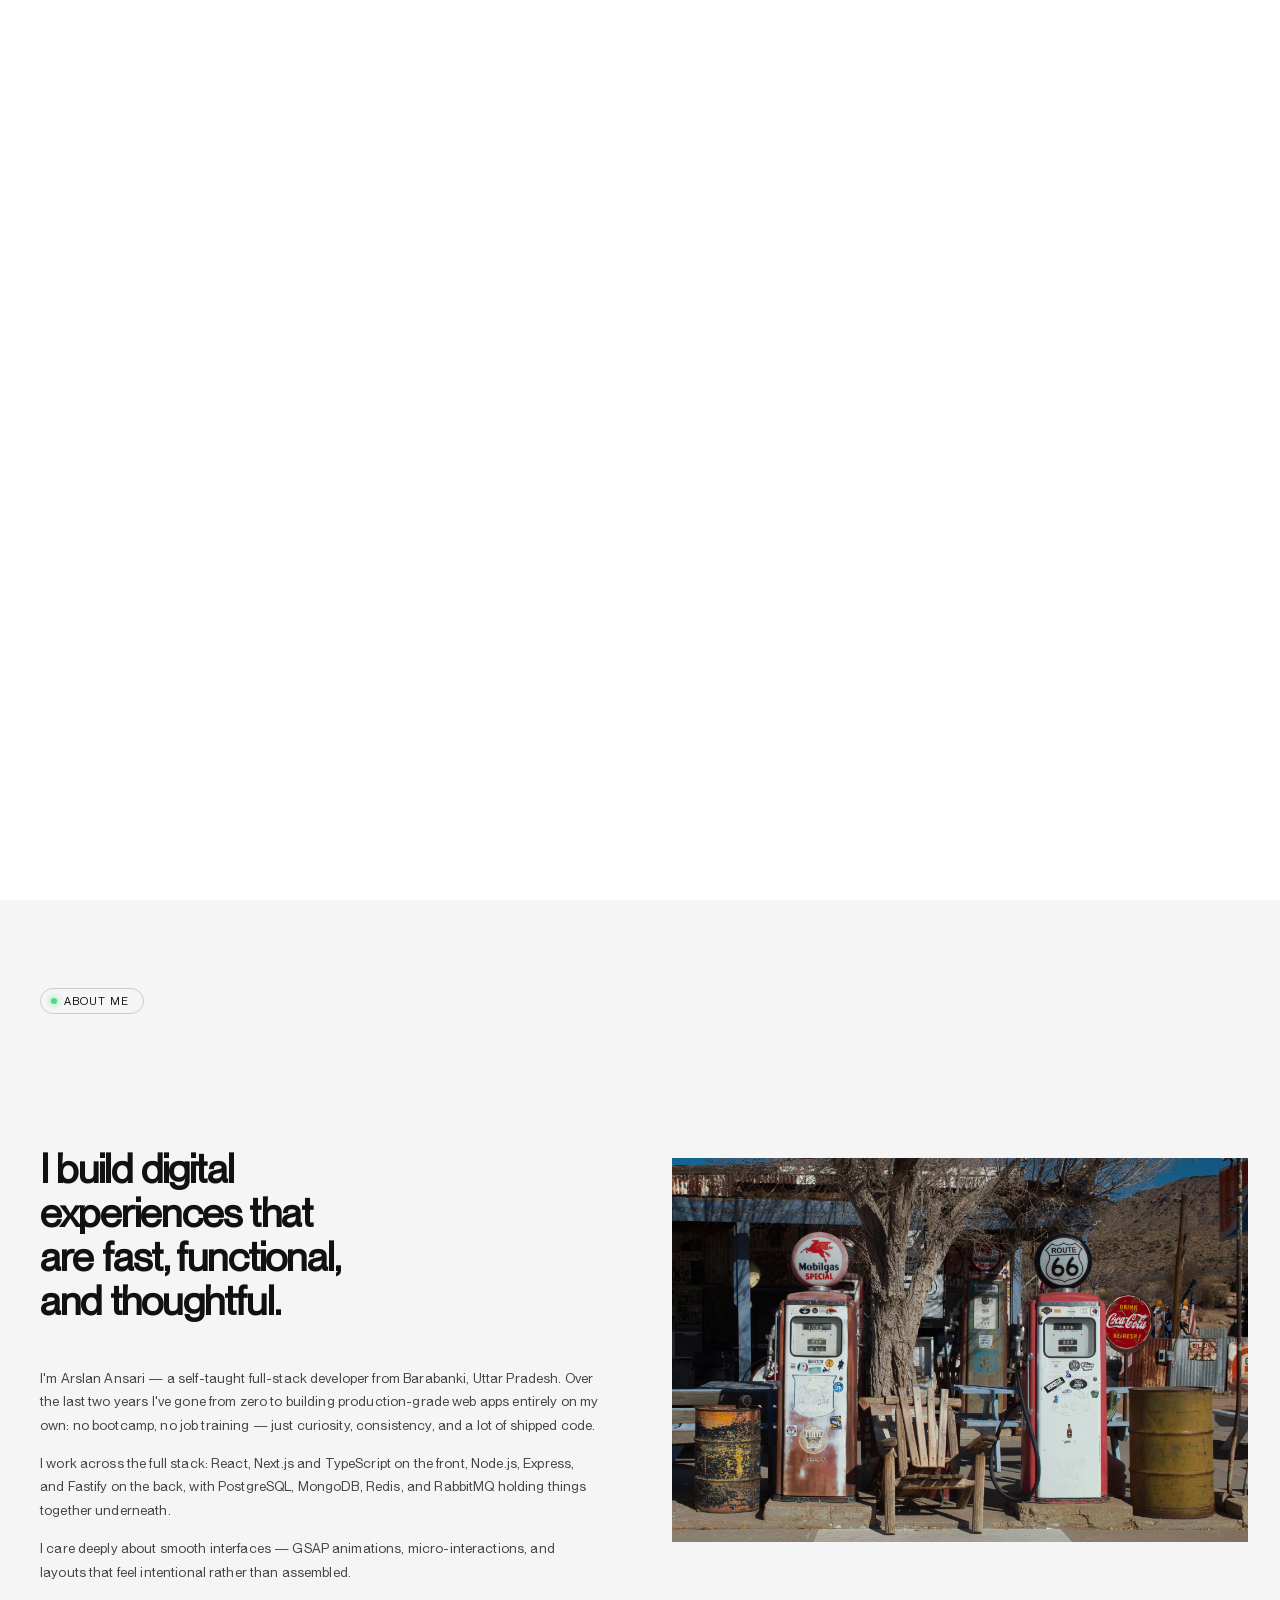
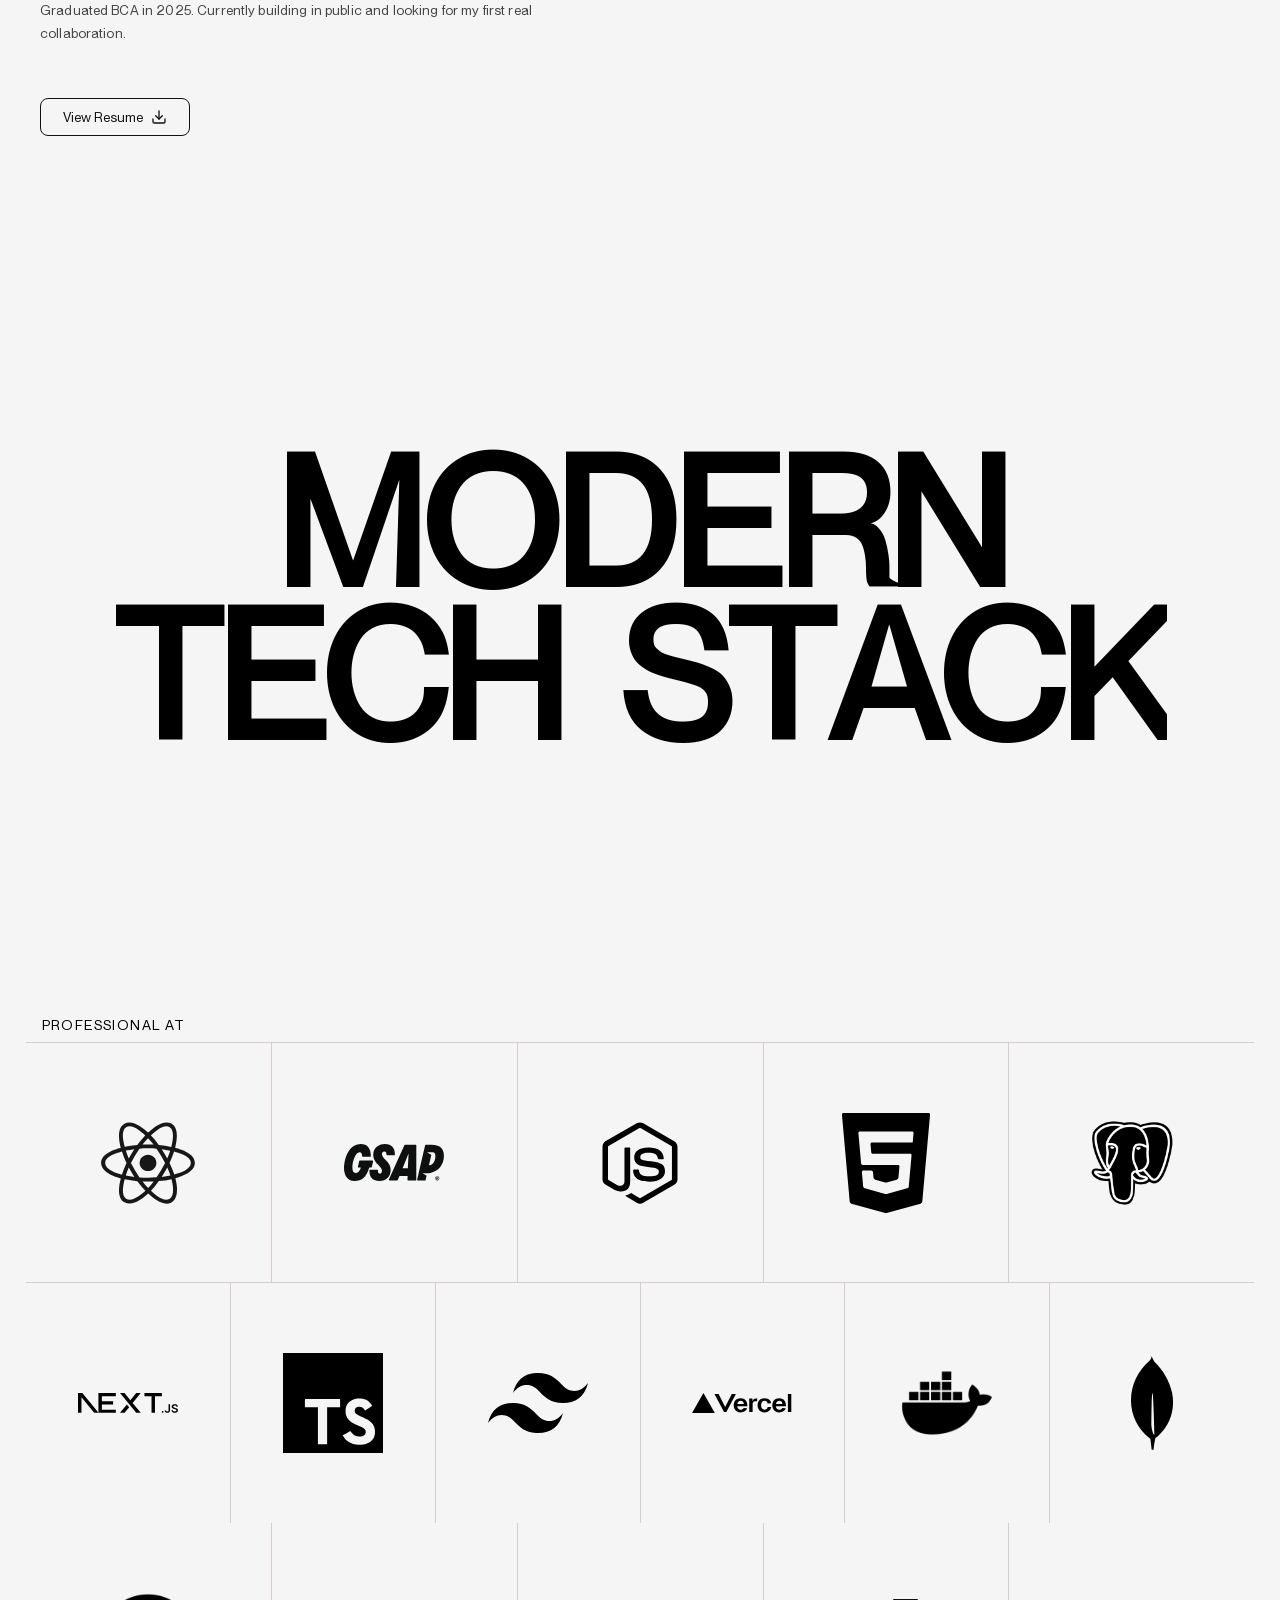
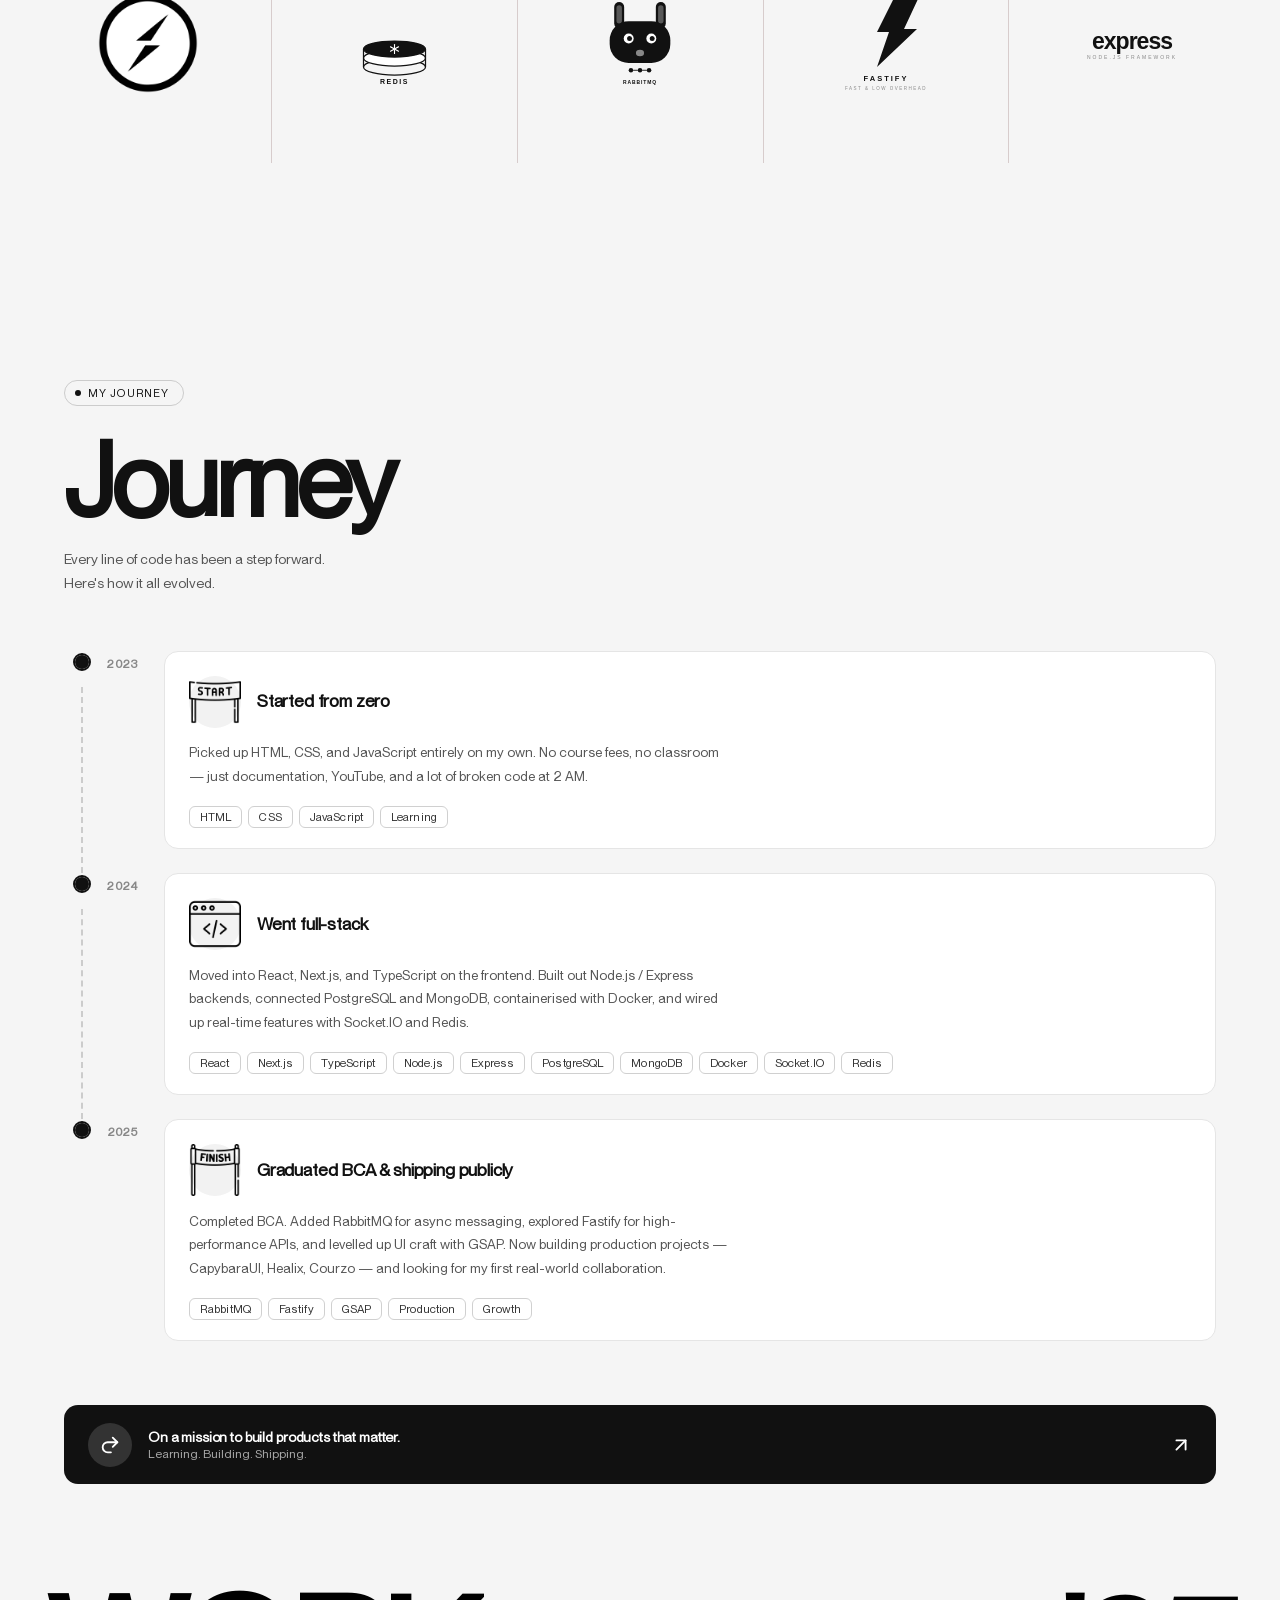
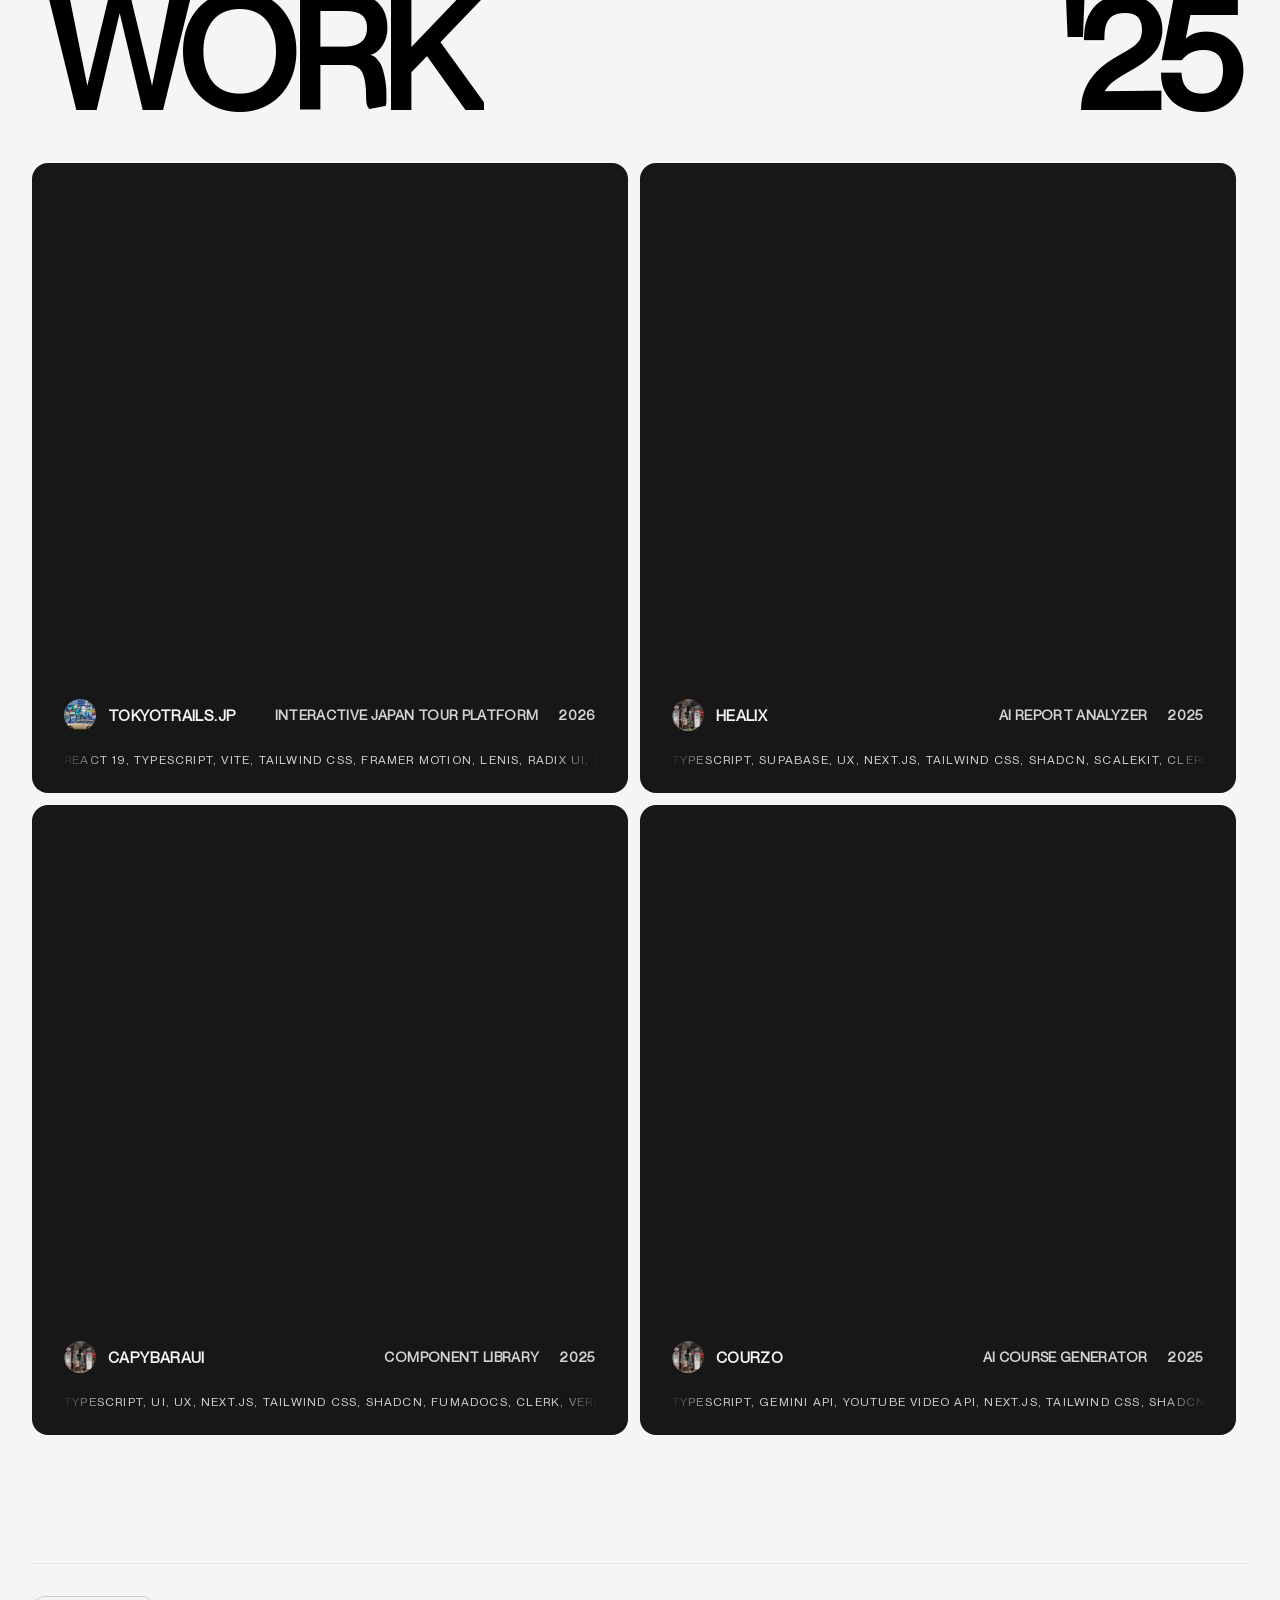
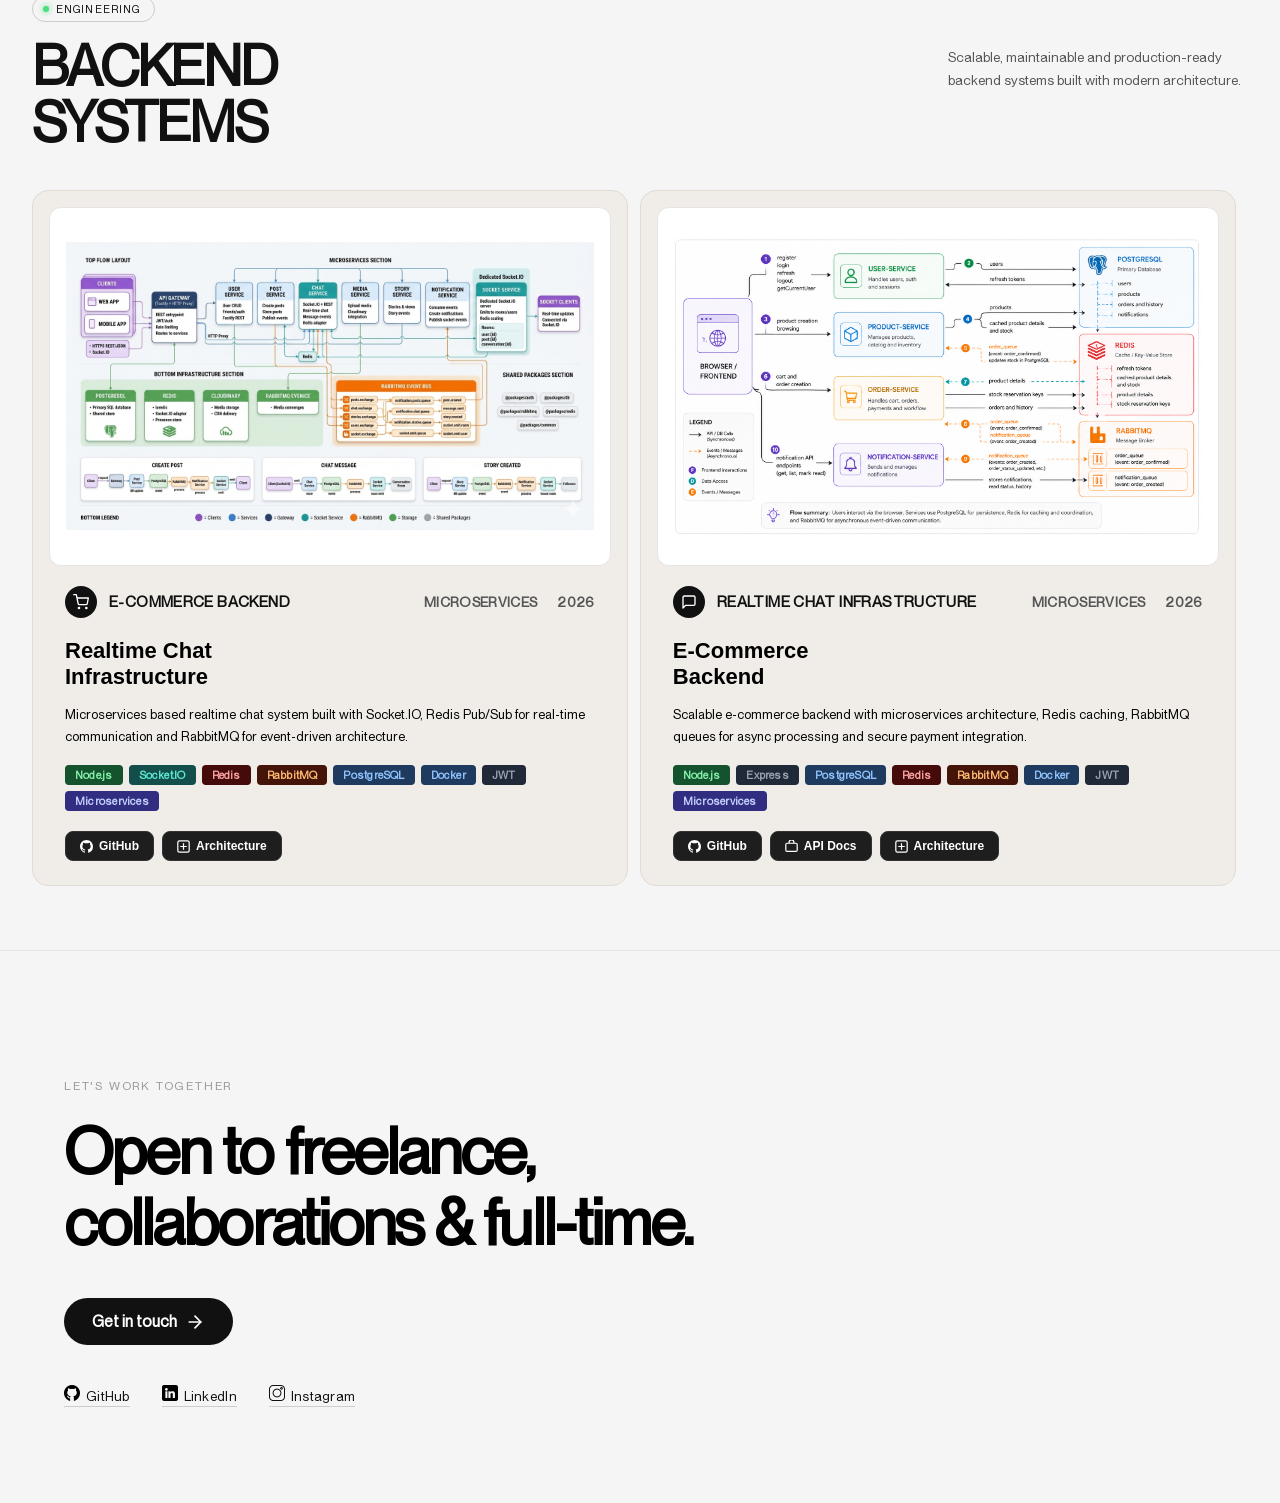
==== commit ad7a7bb3: "done" ====
--- a/index.html
+++ b/index.html
@@ -1,58 +1,57 @@
 <!doctype html>
 <html lang="en">
-
-<head>
-  <meta charset="UTF-8" />
-  <meta name="viewport" content="width=device-width, initial-scale=1.0" />
-  <title>ArslanAnsari</title>
-  <link rel="stylesheet" href="styles.css" />
-</head>
-
-<body>
-  <div class="container">
-    <div class="revealers">
-      <div class="revealer r-1"></div>
-      <div class="revealer r-2"></div>
-    </div>
-
-    <div class="images">
-      <div class="img">
-        <img src="/assets/images/img-1.jpg" alt="" />
+  <head>
+    <meta charset="UTF-8" />
+    <meta name="viewport" content="width=device-width, initial-scale=1.0" />
+    <title>ArslanAnsari</title>
+    <link rel="stylesheet" href="styles.css" />
+  </head>
+
+  <body>
+    <div class="container">
+      <div class="revealers">
+        <div class="revealer r-1"></div>
+        <div class="revealer r-2"></div>
       </div>
-      <div class="img">
-        <img src="/assets/images/img-2.jpg" alt="" />
+
+      <div class="images">
+        <div class="img">
+          <img src="/assets/images/img-1.jpg" alt="" />
+        </div>
+        <div class="img">
+          <img src="/assets/images/img-2.jpg" alt="" />
+        </div>
+        <div class="img">
+          <img src="/assets/images/img-3.jpg" alt="" />
+        </div>
+        <div class="img">
+          <img src="/assets/images/img-4.jpg" alt="" />
+        </div>
+        <div class="img">
+          <img src="/assets/images/img-5.jpg" alt="" />
+        </div>
+        <div class="img main">
+          <img src="/assets/images/img-6.jpg" alt="" />
+        </div>
+        <div class="img main">
+          <img src="/assets/images/img-7.jpg" alt="" />
+        </div>
+        <div class="img main">
+          <img src="/assets/images/img-cover.jpg" alt="" />
+        </div>
       </div>
-      <div class="img">
-        <img src="/assets/images/img-3.jpg" alt="" />
-      </div>
-      <div class="img">
-        <img src="/assets/images/img-4.jpg" alt="" />
-      </div>
-      <div class="img">
-        <img src="/assets/images/img-5.jpg" alt="" />
-      </div>
-      <div class="img main">
-        <img src="/assets/images/img-6.jpg" alt="" />
-      </div>
-      <div class="img main">
-        <img src="/assets/images/img-7.jpg" alt="" />
-      </div>
-      <div class="img main">
-        <img src="/assets/images/img-cover.jpg" alt="" />
-      </div>
-    </div>
-
-    <div class="hero-content">
-      <div class="site-logo">
-        <div class="word">
-          <h1>Arslan</h1>
-        </div>
-        <!-- <div class="word">
+
+      <div class="hero-content">
+        <div class="site-logo">
+          <div class="word">
+            <h1>Arslan</h1>
+          </div>
+          <!-- <div class="word">
             <h1>WorldWide Arx</h1>
           </div> -->
-      </div>
-
-      <!-- <div class="nav">
+        </div>
+
+        <!-- <div class="nav">
           <div class="nav-item">
             <p>Index</p>
           </div>
@@ -67,76 +66,90 @@
           </div>
         </div> -->
 
-      <div class="cover-img">
-        <img src="/assets/images/cover-img.jpg" alt="" />
-      </div>
-
-      <div class="site-info">
-        <div class="row">
-          <div class="col">
-            <div class="line">
-              <p>Featured Works</p>
-            </div>
-          </div>
-
-          <div class="col">
-            <h2>
-              Hi, I’m Arslan — web developer focused on clean design,
-              performance, and interaction.
-            </h2>
-          </div>
-        </div>
-
-        <div class="row">
-          <div class="col"></div>
-          <div class="col">
-            <div class="address">
-              <!-- <div class="line"><p>Arc Studio</p></div>
+        <div class="cover-img">
+          <img src="/assets/images/cover-img.jpg" alt="" />
+        </div>
+
+        <div class="site-info">
+          <div class="row">
+            <div class="col">
+              <div class="line">
+                <p>Featured Works</p>
+              </div>
+            </div>
+
+            <div class="col">
+              <h2>
+                Hi, I’m Arslan — web developer focused on clean design,
+                performance, and interaction.
+              </h2>
+            </div>
+          </div>
+
+          <div class="row">
+            <div class="col"></div>
+            <div class="col">
+              <div class="address">
+                <!-- <div class="line"><p>Arc Studio</p></div>
                 <div class="line"><p>Riverstone Building</p></div>
                 <div class="line"><p>- 28 Orchard Line</p></div>
                 <div class="line"><p>-N1 4DX</p></div> -->
-              <div class="line">
-                <p>Arslan Ansari</p>
-              </div>
-              <div class="line">
-                <p>Web Developer</p>
-              </div>
-              <div class="line">
-                <p>- Barabanki, Uttar Pradesh</p>
-              </div>
-              <div class="line">
-                <p>- India</p>
-              </div>
-            </div>
-            <div class="socials">
-              <div class="line">
-                <p>
-                  <a href="https://github.com/arslan09869" target="_blank" rel="noopener noreferrer">GitHub</a>
-                </p>
-              </div>
-              <br />
-              <div class="line">
-                <p>
-                  <a href="https://linkedin.com/in/arslan-ansari-09346b363" target="_blank"
-                    rel="noopener noreferrer">LinkedIn</a>
-                </p>
-              </div>
-              <div class="line">
-                <p>
-                  <a href="https://dribbble.com/Arslan8840835253" target="_blank" rel="noopener noreferrer">Dribbble</a>
-                </p>
+                <div class="line">
+                  <p>Arslan Ansari</p>
+                </div>
+                <div class="line">
+                  <p>Web Developer</p>
+                </div>
+                <div class="line">
+                  <p>- Barabanki, Uttar Pradesh</p>
+                </div>
+                <div class="line">
+                  <p>- India</p>
+                </div>
+              </div>
+              <div class="socials">
+                <div class="line">
+                  <p>
+                    <a
+                      href="https://github.com/arslan09869"
+                      target="_blank"
+                      rel="noopener noreferrer"
+                      >GitHub</a
+                    >
+                  </p>
+                </div>
+                <br />
+                <div class="line">
+                  <p>
+                    <a
+                      href="https://linkedin.com/in/arslan-ansari-09346b363"
+                      target="_blank"
+                      rel="noopener noreferrer"
+                      >LinkedIn</a
+                    >
+                  </p>
+                </div>
+                <div class="line">
+                  <p>
+                    <a
+                      href="https://dribbble.com/Arslan8840835253"
+                      target="_blank"
+                      rel="noopener noreferrer"
+                      >Dribbble</a
+                    >
+                  </p>
+                </div>
               </div>
             </div>
           </div>
         </div>
       </div>
     </div>
-  </div>
-
-  <div class="after">
-    <!-- myself -->
-
-    <!-- <div class="about">
+
+    <div class="after">
+      <!-- myself -->
+
+      <!-- <div class="about">
         <div class="text-content">
           <p class="about-heading">
             Hi, I’m Arslan Ansari, a web developer based in Barabanki. I build
@@ -153,497 +166,786 @@
         </div>
       </div> -->
 
-    <div class="about">
-      <div class="text-content">
-        <p class="about-heading">
-          I'm Arslan Ansari — a self-taught full-stack developer from
-          Barabanki, Uttar Pradesh. Over the last two years I've gone from
-          zero to building production-grade web apps entirely on my own: no
-          bootcamp, no job training — just curiosity, consistency, and a lot
-          of shipped code. I work across the full stack: React, Next.js and
-          TypeScript on the front, Node.js, Express, and Fastify on the back,
-          with PostgreSQL, MongoDB, Redis, and RabbitMQ holding things
-          together underneath. I care deeply about smooth interfaces — GSAP
-          animations, micro- interactions, and layouts that feel intentional
-          rather than assembled. Graduated BCA in 2025. Currently building in
-          public and looking for my first real collaboration.
-        </p>
+      <!-- <div class="about">
+        <div class="text-content">
+          <div class="ab-label">
+            <span class="ab-label-dot"></span>
+            ABOUT ME
+          </div>
+          <p class="about-heading">
+            I'm Arslan Ansari — a self-taught full-stack developer from
+            Barabanki, Uttar Pradesh. Over the last two years I've gone from
+            zero to building production-grade web apps entirely on my own: no
+            bootcamp, no job training — just curiosity, consistency, and a lot
+            of shipped code. I work across the full stack: React, Next.js and
+            TypeScript on the front, Node.js, Express, and Fastify on the back,
+            with PostgreSQL, MongoDB, Redis, and RabbitMQ holding things
+            together underneath. I care deeply about smooth interfaces — GSAP
+            animations, micro- interactions, and layouts that feel intentional
+            rather than assembled. Graduated BCA in 2025. Currently building in
+            public and looking for my first real collaboration.
+          </p>
+        </div>
+        <div class="about-img">
+          <img src="/assets/images/img-5.jpg" alt="Arslan Ansari" />
+        </div>
+      </div> -->
+
+      <div class="about">
+        <div class="text-content">
+          <div class="ab-label">
+            <span class="ab-label-dot"></span>
+            ABOUT ME
+          </div>
+
+          <h2 class="about-big-heading">
+            I build digital<br />
+            experiences that<br />
+            are fast, functional,<br />
+            and thoughtful.
+          </h2>
+
+          <p class="about-heading">
+            I'm Arslan Ansari — a self-taught full-stack developer from
+            Barabanki, Uttar Pradesh. Over the last two years I've gone from
+            zero to building production-grade web apps entirely on my own: no
+            bootcamp, no job training — just curiosity, consistency, and a lot
+            of shipped code.
+          </p>
+          <p class="about-heading">
+            I work across the full stack: React, Next.js and TypeScript on the
+            front, Node.js, Express, and Fastify on the back, with PostgreSQL,
+            MongoDB, Redis, and RabbitMQ holding things together underneath.
+          </p>
+          <p class="about-heading">
+            I care deeply about smooth interfaces — GSAP animations,
+            micro-interactions, and layouts that feel intentional rather than
+            assembled.
+          </p>
+          <p class="about-heading">
+            Graduated BCA in 2025. Currently building in public and looking for
+            my first real collaboration.
+          </p>
+
+          <a href="#" class="about-resume-btn">
+            View Resume
+            <svg
+              xmlns="http://www.w3.org/2000/svg"
+              width="16"
+              height="16"
+              viewBox="0 0 24 24"
+              fill="none"
+              stroke="currentColor"
+              stroke-width="2"
+              stroke-linecap="round"
+              stroke-linejoin="round"
+            >
+              <path d="M21 15v4a2 2 0 0 1-2 2H5a2 2 0 0 1-2-2v-4" />
+              <polyline points="7 10 12 15 17 10" />
+              <line x1="12" y1="15" x2="12" y2="3" />
+            </svg>
+          </a>
+        </div>
+
+        <div class="about-img">
+          <img src="/assets/images/img-5.jpg" alt="Arslan Ansari" />
+        </div>
       </div>
-      <div class="about-img">
-        <img src="/assets/images/img-5.jpg" alt="Arslan Ansari" />
+
+      <ul class="letter-scroll">
+        <li class="roww">
+          <span class="letter">
+            <span>M</span>
+            <span class="letter-clone">M</span>
+          </span>
+          <span class="letter">
+            <span>O</span>
+            <span class="letter-clone">O</span>
+          </span>
+          <span class="letter">
+            <span>D</span>
+            <span class="letter-clone">D</span>
+          </span>
+          <span class="letter">
+            <span>E</span>
+            <span class="letter-clone">E</span>
+          </span>
+          <span class="letter">
+            <span>R</span>
+            <span class="letter-clone">R</span>
+          </span>
+          <span class="letter">
+            <span>N</span>
+            <span class="letter-clone">N</span>
+          </span>
+        </li>
+
+        <li class="roww">
+          <span class="letter">
+            <span>T</span>
+            <span class="letter-clone">T</span>
+          </span>
+          <span class="letter">
+            <span>E</span>
+            <span class="letter-clone">E</span>
+          </span>
+          <span class="letter">
+            <span>C</span>
+            <span class="letter-clone">C</span>
+          </span>
+          <span class="letter letter-gap">
+            <span>H</span>
+            <span class="letter-clone">H</span>
+          </span>
+          <span class="letter">
+            <span>S</span>
+            <span class="letter-clone">S</span>
+          </span>
+          <span class="letter">
+            <span>T</span>
+            <span class="letter-clone">T</span>
+          </span>
+          <span class="letter">
+            <span>A</span>
+            <span class="letter-clone">A</span>
+          </span>
+          <span class="letter">
+            <span>C</span>
+            <span class="letter-clone">C</span>
+          </span>
+          <span class="letter">
+            <span>K</span>
+            <span class="letter-clone">K</span>
+          </span>
+        </li>
+      </ul>
+
+      <!-- skills -->
+      <div class="skills-wrapper">
+        <p>PROFESSIONAL AT</p>
+        <div class="container-2" id="skills-container">
+          <div class="highlight" id="highlight"></div>
+          <div class="grid">
+            <div class="grid-row">
+              <div class="grid-item">
+                <img
+                  src="/assets/images/react-logo.svg"
+                  alt=""
+                  class="active"
+                />
+              </div>
+              <div class="grid-item">
+                <img
+                  src="/assets/images/gsap-black.svg"
+                  alt=""
+                  class="active"
+                />
+              </div>
+              <div class="grid-item">
+                <img src="/assets/images/node-js.svg" alt="" class="active" />
+              </div>
+              <div class="grid-item">
+                <img src="/assets/images/html5.svg" alt="" class="active" />
+              </div>
+              <div class="grid-item">
+                <img src="/assets/images/postgres.png" alt="" class="active" />
+              </div>
+            </div>
+
+            <div class="grid-row">
+              <div class="grid-item">
+                <img
+                  src="/assets/images/nextjs-logotype-light-background.svg"
+                  alt=""
+                  class="active"
+                />
+              </div>
+              <div class="grid-item">
+                <img
+                  src="/assets/images/typescript-logo.svg"
+                  alt=""
+                  class="active"
+                />
+              </div>
+              <div class="grid-item">
+                <img
+                  src="/assets/images/tailwindcss-logo.svg"
+                  alt=""
+                  class="active"
+                />
+              </div>
+              <div class="grid-item">
+                <img
+                  src="/assets/images/vercel-logotype-light.svg"
+                  alt=""
+                  class="active"
+                />
+              </div>
+              <div class="grid-item">
+                <img src="/assets/images/docker.png" alt="" class="active" />
+              </div>
+              <div class="grid-item">
+                <img src="/assets/images/mongodb.svg" alt="" />
+              </div>
+            </div>
+
+            <div class="grid-row">
+              <div class="grid-item">
+                <img src="/assets/images/socketio.png" alt="" />
+              </div>
+              <div class="grid-item">
+                <img src="/assets/images/redis.svg" alt="" class="active" />
+              </div>
+              <div class="grid-item">
+                <img src="/assets/images/rabbitmq.svg" alt="" />
+              </div>
+              <div class="grid-item">
+                <img src="/assets/images/fastify.svg" alt="" />
+              </div>
+              <div class="grid-item">
+                <img src="/assets/images/express.svg" alt="" />
+              </div>
+            </div>
+          </div>
+        </div>
       </div>
-    </div>
-
-    <ul class="letter-scroll">
-      <li class="roww">
-        <span class="letter">
-          <span>M</span>
-          <span class="letter-clone">M</span>
-        </span>
-        <span class="letter">
-          <span>O</span>
-          <span class="letter-clone">O</span>
-        </span>
-        <span class="letter">
-          <span>D</span>
-          <span class="letter-clone">D</span>
-        </span>
-        <span class="letter">
-          <span>E</span>
-          <span class="letter-clone">E</span>
-        </span>
-        <span class="letter">
-          <span>R</span>
-          <span class="letter-clone">R</span>
-        </span>
-        <span class="letter">
-          <span>N</span>
-          <span class="letter-clone">N</span>
-        </span>
-      </li>
-
-      <li class="roww">
-        <span class="letter">
-          <span>T</span>
-          <span class="letter-clone">T</span>
-        </span>
-        <span class="letter">
-          <span>E</span>
-          <span class="letter-clone">E</span>
-        </span>
-        <span class="letter">
-          <span>C</span>
-          <span class="letter-clone">C</span>
-        </span>
-        <span class="letter letter-gap">
-          <span>H</span>
-          <span class="letter-clone">H</span>
-        </span>
-        <span class="letter">
-          <span>S</span>
-          <span class="letter-clone">S</span>
-        </span>
-        <span class="letter">
-          <span>T</span>
-          <span class="letter-clone">T</span>
-        </span>
-        <span class="letter">
-          <span>A</span>
-          <span class="letter-clone">A</span>
-        </span>
-        <span class="letter">
-          <span>C</span>
-          <span class="letter-clone">C</span>
-        </span>
-        <span class="letter">
-          <span>K</span>
-          <span class="letter-clone">K</span>
-        </span>
-      </li>
-    </ul>
-
-    <!-- skills -->
-    <div class="skills-wrapper">
-      <p>PROFESSIONAL AT</p>
-      <div class="container-2" id="skills-container">
-        <div class="highlight" id="highlight"></div>
-        <div class="grid">
-          <div class="grid-row">
-            <div class="grid-item">
-              <img src="/assets/images/react-logo.svg" alt="" class="active" />
-            </div>
-            <div class="grid-item">
-              <img src="/assets/images/gsap-black.svg" alt="" class="active" />
-            </div>
-            <div class="grid-item">
-              <img src="/assets/images/node-js.svg" alt="" class="active" />
-            </div>
-            <div class="grid-item">
-              <img src="/assets/images/html5.svg" alt="" class="active" />
-            </div>
-            <div class="grid-item">
-              <img src="/assets/images/postgres.png" alt="" class="active" />
-            </div>
-          </div>
-
-          <div class="grid-row">
-            <div class="grid-item">
-              <img src="/assets/images/nextjs-logotype-light-background.svg" alt="" class="active" />
-            </div>
-            <div class="grid-item">
-              <img src="/assets/images/typescript-logo.svg" alt="" class="active" />
-            </div>
-            <div class="grid-item">
-              <img src="/assets/images/tailwindcss-logo.svg" alt="" class="active" />
-            </div>
-            <div class="grid-item">
-              <img src="/assets/images/vercel-logotype-light.svg" alt="" class="active" />
-            </div>
-            <div class="grid-item">
-              <img src="/assets/images/docker.png" alt="" class="active" />
-            </div>
-            <div class="grid-item">
-              <img src="/assets/images/mongodb.svg" alt="" />
-            </div>
-          </div>
-
-          <div class="grid-row">
-            <div class="grid-item">
-              <img src="/assets/images/socketio.png" alt="" />
-            </div>
-            <div class="grid-item">
-              <img src="/assets/images/redis.svg" alt="" class="active" />
-            </div>
-            <div class="grid-item">
-              <img src="/assets/images/rabbitmq.svg" alt="" />
-            </div>
-            <div class="grid-item">
-              <img src="/assets/images/fastify.svg" alt="" />
-            </div>
-            <div class="grid-item">
-              <img src="/assets/images/express.svg" alt="" />
-            </div>
-          </div>
-        </div>
-      </div>
-    </div>
-
-    <!-- ─────────────────────────────────────────────────────────────
+
+      <!-- ─────────────────────────────────────────────────────────────
   3.Journey / Timeline
 ────────────────────────────────────────────────────────────── -->
-    <section class="journey-section">
-      <h2 class="journey-title">Journey</h2>
-      <div class="timeline">
-        <div class="timeline-item">
-          <span class="timeline-year">2023</span>
-          <div class="timeline-content">
-            <h3>Started from zero</h3>
-            <p>
-              Picked up HTML, CSS, and JavaScript entirely on my own. No
-              course fees, no classroom — just documentation, YouTube, and a
-              lot of broken code at 2 AM.
-            </p>
-          </div>
-        </div>
-
-        <div class="timeline-item">
-          <span class="timeline-year">2024</span>
-          <div class="timeline-content">
-            <h3>Went full-stack</h3>
-            <p>
-              Moved into React, Next.js, and TypeScript on the frontend. Built
-              out Node.js / Express backends, connected PostgreSQL and
-              MongoDB, containerised with Docker, and wired up real-time
-              features with Socket.IO and Redis.
-            </p>
-          </div>
-        </div>
-
-        <div class="timeline-item">
-          <span class="timeline-year">2025</span>
-          <div class="timeline-content">
-            <h3>Graduated BCA &amp; shipping publicly</h3>
-            <p>
-              Completed BCA. Added RabbitMQ for async messaging, explored
-              Fastify for high-performance APIs, and levelled up UI craft with
-              GSAP. Now building production projects — CapybaraUI, Healix,
-              Courzo — and looking for my first real-world collaboration.
-            </p>
-          </div>
-        </div>
-      </div>
-    </section>
-
-    <!-- ─────────────────────────────────────────────────────────────
-  4. NEW SECTION: Contact
-     Add this at the very end, just before closing </div> of .after
-────────────────────────────────────────────────────────────── -->
-    <section class="contact-section">
-      <div class="contact-inner">
-        <p class="contact-eyebrow">Let's work together</p>
-        <h2 class="contact-heading">
-          Open to freelance,<br />collaborations &amp; full-time.
+      <!-- <section class="journey-section">
+        <h2 class="journey-title">Journey</h2>
+        <div class="timeline">
+          <div class="timeline-item">
+            <span class="timeline-year">2023</span>
+            <div class="timeline-content">
+              <h3>Started from zero</h3>
+              <p>
+                Picked up HTML, CSS, and JavaScript entirely on my own. No
+                course fees, no classroom — just documentation, YouTube, and a
+                lot of broken code at 2 AM.
+              </p>
+            </div>
+          </div>
+
+          <div class="timeline-item">
+            <span class="timeline-year">2024</span>
+            <div class="timeline-content">
+              <h3>Went full-stack</h3>
+              <p>
+                Moved into React, Next.js, and TypeScript on the frontend. Built
+                out Node.js / Express backends, connected PostgreSQL and
+                MongoDB, containerised with Docker, and wired up real-time
+                features with Socket.IO and Redis.
+              </p>
+            </div>
+          </div>
+
+          <div class="timeline-item">
+            <span class="timeline-year">2025</span>
+            <div class="timeline-content">
+              <h3>Graduated BCA &amp; shipping publicly</h3>
+              <p>
+                Completed BCA. Added RabbitMQ for async messaging, explored
+                Fastify for high-performance APIs, and levelled up UI craft with
+                GSAP. Now building production projects — CapybaraUI, Healix,
+                Courzo — and looking for my first real-world collaboration.
+              </p>
+            </div>
+          </div>
+        </div>
+      </section> -->
+
+      <section class="journey-section">
+        <div class="journey-label">
+          <span class="journey-label-dot"></span>
+          MY JOURNEY
+        </div>
+
+        <h2 class="journey-title">Journey</h2>
+        <p class="journey-subtitle">
+          Every line of code has been a step forward.<br />
+          Here's how it all evolved.
+        </p>
+
+        <div class="timeline">
+          <!-- 2023 -->
+          <div class="timeline-item">
+            <div class="timeline-left">
+              <div class="tl-dot"></div>
+              <span class="timeline-year">2023</span>
+            </div>
+            <div class="timeline-card">
+              <div class="tl-card-header">
+                <div class="tl-icon-wrap">
+                  <img src="/assets/images/start.png" alt="" />
+                </div>
+                <h3 class="tl-title">Started from zero</h3>
+              </div>
+              <p class="tl-desc">
+                Picked up HTML, CSS, and JavaScript entirely on my own. No
+                course fees, no classroom — just documentation, YouTube, and a
+                lot of broken code at 2 AM.
+              </p>
+              <div class="tl-tags">
+                <span class="tl-tag">HTML</span>
+                <span class="tl-tag">CSS</span>
+                <span class="tl-tag">JavaScript</span>
+                <span class="tl-tag">Learning</span>
+              </div>
+            </div>
+          </div>
+
+          <!-- 2024 -->
+          <div class="timeline-item">
+            <div class="timeline-left">
+              <div class="tl-dot"></div>
+              <span class="timeline-year">2024</span>
+            </div>
+            <div class="timeline-card">
+              <div class="tl-card-header">
+                <div class="tl-icon-wrap">
+                  <img src="/assets/images/web-programming.png" alt="" />
+                </div>
+                <h3 class="tl-title">Went full-stack</h3>
+              </div>
+              <p class="tl-desc">
+                Moved into React, Next.js, and TypeScript on the frontend. Built
+                out Node.js / Express backends, connected PostgreSQL and
+                MongoDB, containerised with Docker, and wired up real-time
+                features with Socket.IO and Redis.
+              </p>
+              <div class="tl-tags">
+                <span class="tl-tag">React</span>
+                <span class="tl-tag">Next.js</span>
+                <span class="tl-tag">TypeScript</span>
+                <span class="tl-tag">Node.js</span>
+                <span class="tl-tag">Express</span>
+                <span class="tl-tag">PostgreSQL</span>
+                <span class="tl-tag">MongoDB</span>
+                <span class="tl-tag">Docker</span>
+                <span class="tl-tag">Socket.IO</span>
+                <span class="tl-tag">Redis</span>
+              </div>
+            </div>
+          </div>
+
+          <!-- 2025 -->
+          <div class="timeline-item">
+            <div class="timeline-left">
+              <div class="tl-dot"></div>
+              <span class="timeline-year">2025</span>
+            </div>
+            <div class="timeline-card">
+              <div class="tl-card-header">
+                <div class="tl-icon-wrap">
+                  <img src="/assets/images/finish.png" alt="" />
+                </div>
+                <h3 class="tl-title">Graduated BCA &amp; shipping publicly</h3>
+              </div>
+              <p class="tl-desc">
+                Completed BCA. Added RabbitMQ for async messaging, explored
+                Fastify for high-performance APIs, and levelled up UI craft with
+                GSAP. Now building production projects — CapybaraUI, Healix,
+                Courzo — and looking for my first real-world collaboration.
+              </p>
+              <div class="tl-tags">
+                <span class="tl-tag">RabbitMQ</span>
+                <span class="tl-tag">Fastify</span>
+                <span class="tl-tag">GSAP</span>
+                <span class="tl-tag">Production</span>
+                <span class="tl-tag">Growth</span>
+              </div>
+            </div>
+          </div>
+        </div>
+
+        <!-- Bottom CTA bar -->
+        <div class="journey-cta-bar">
+          <div class="journey-cta-left">
+            <div class="journey-cta-icon">
+              <svg
+                xmlns="http://www.w3.org/2000/svg"
+                width="22"
+                height="22"
+                viewBox="0 0 24 24"
+                fill="none"
+                stroke="white"
+                stroke-width="2"
+                stroke-linecap="round"
+                stroke-linejoin="round"
+              >
+                <path d="M15 14l5-5-5-5" />
+                <path d="M20 9H9.5a5.5 5.5 0 0 0 0 11H13" />
+              </svg>
+            </div>
+            <div class="journey-cta-text">
+              <p class="journey-cta-title">
+                On a mission to build products that matter.
+              </p>
+              <p class="journey-cta-sub">Learning. Building. Shipping.</p>
+            </div>
+          </div>
+          <svg
+            class="journey-cta-arrow"
+            xmlns="http://www.w3.org/2000/svg"
+            width="22"
+            height="22"
+            viewBox="0 0 24 24"
+            fill="none"
+            stroke="currentColor"
+            stroke-width="2"
+            stroke-linecap="round"
+            stroke-linejoin="round"
+          >
+            <path d="M7 17L17 7" />
+            <path d="M7 7h10v10" />
+          </svg>
+        </div>
+      </section>
+
+      <!-- work -->
+
+      <section class="work-section">
+        <h2 class="header">
+          <span class="header-text" aria-label="Work">
+            <div class="line-mask line1-mask" aria-hidden="true">
+              <div class="linee line1" aria-hidden="true">Work</div>
+            </div>
+          </span>
+          <span class="header-text" aria-label="'25">
+            <div class="line-mask line1-mask" aria-hidden="true">
+              <div class="linee line1" aria-hidden="true">'25</div>
+            </div>
+          </span>
         </h2>
-        <a href="mailto:arslanansari@email.com" class="contact-cta">
-          <span>Get in touch</span>
-          <svg xmlns="http://www.w3.org/2000/svg" width="20" height="20" viewBox="0 0 24 24" fill="none"
-            stroke="currentColor" stroke-width="2" stroke-linecap="round" stroke-linejoin="round">
-            <path d="M5 12h14" />
-            <path d="m12 5 7 7-7 7" />
-          </svg>
-        </a>
-        <div class="contact-links">
-          <a href="https://github.com/arslan09869" target="_blank">GitHub</a>
-          <a href="https://linkedin.com/in/arslan-ansari-09346b363" target="_blank">LinkedIn</a>
-          <a href="https://instagram.com/yourusername" target="_blank">Instagram</a>
-        </div>
-      </div>
-    </section>
-
-    <!-- work -->
-
-    <section class="work-section">
-      <h2 class="header">
-        <span class="header-text" aria-label="Work">
-          <div class="line-mask line1-mask" aria-hidden="true">
-            <div class="linee line1" aria-hidden="true">Work</div>
-          </div>
-        </span>
-        <span class="header-text" aria-label="'25">
-          <div class="line-mask line1-mask" aria-hidden="true">
-            <div class="linee line1" aria-hidden="true">'25</div>
-          </div>
-        </span>
-      </h2>
-
-      <ul class="work-list">
-        <li class="work-item">
-          <div>
-            <a class="work-card" href="https://tokyotrails.vercel.app" target="_blank" rel="noopener noreferrer">
-              <div class="media-container">
-                <div class="backdrop-overlay"></div>
-
-                <video src="/assets/jp.mp4" class="preview-video" muted loop playsinline></video>
-
-                <div class="image-wrapper">
-                  <div class="image-container">
-                    <img alt="TokyoTrails" loading="lazy" decoding="async" class="cover-image" sizes="100vw"
-                      src="https://images.unsplash.com/photo-1540959733332-eab4deabeeaf?q=80&w=2070&auto=format&fit=crop" />
-                  </div>
-                </div>
-              </div>
-
-              <div class="card-content">
-                <div class="content-header">
-                  <div class="title-section">
-                    <img alt="TokyoTrails" loading="lazy" width="32" height="32" decoding="async" class="icon-image"
-                      src="/assets/images/img-7.jpg" />
-
-                    <p class="project-title">TokyoTrails.jp</p>
-                  </div>
-
-                  <div class="meta-section">
-                    <p class="meta-text">Interactive Japan Tour Platform</p>
-                    <p class="meta-text">2026</p>
-                  </div>
-                </div>
-
-                <div class="tags-container">
-                  <div class="fade-left"></div>
-                  <div class="fade-right"></div>
-
-                  <div class="tags-scroll">
-                    <p class="tags-text">
-                      <span>React 19, </span>
-                      <span>TypeScript, </span>
-                      <span>Vite, </span>
-                      <span>Tailwind CSS, </span>
-                      <span>Framer Motion, </span>
-                      <span>Lenis, </span>
-                      <span>Radix UI, </span>
-                      <span>React Router 7, </span>
-                      <span>Shadcn UI, </span>
-                      <span>Zod, </span>
-                      <span>React Hook Form, </span>
-                      <span>Vercel, </span>
-                    </p>
-
-                    <p class="tags-text">
-                      <span>React 19, </span>
-                      <span>TypeScript, </span>
-                      <span>Vite, </span>
-                      <span>Tailwind CSS, </span>
-                      <span>Framer Motion, </span>
-                      <span>Lenis, </span>
-                      <span>Radix UI, </span>
-                      <span>React Router 7, </span>
-                      <span>Shadcn UI, </span>
-                      <span>Zod, </span>
-                      <span>React Hook Form, </span>
-                      <span>Vercel, </span>
-                    </p>
-                  </div>
-                </div>
-              </div>
-            </a>
-          </div>
-        </li>
-        <li class="work-item">
-          <div>
-            <a class="work-card" href="https://healix-lac.vercel.app">
-              <div class="media-container">
-                <div class="backdrop-overlay"></div>
-                <video src="/assets/jazmin-wong-preview-compressed.mp4" class="preview-video" muted loop
-                  playsinline></video>
-                <div class="image-wrapper">
-                  <div class="image-container">
-                    <img alt="component" loading="lazy" decoding="async" class="cover-image" sizes="100vw"
-                      src="https://images.unsplash.com/photo-1744731036457-b74958fd6bf5?q=80&w=3087&auto=format&fit=crop" />
-                  </div>
-                </div>
-              </div>
-              <div class="card-content">
-                <div class="content-header">
-                  <div class="title-section">
-                    <img alt="component" loading="lazy" width="32" height="32" decoding="async" class="icon-image"
-                      src="/assets/images/img-5.jpg" />
-                    <p class="project-title">Healix</p>
-                  </div>
-                  <div class="meta-section">
-                    <p class="meta-text">AI Report Analyzer</p>
-                    <p class="meta-text">2025</p>
-                  </div>
-                </div>
-                <div class="tags-container">
-                  <div class="fade-left"></div>
-                  <div class="fade-right"></div>
-                  <div class="tags-scroll">
-                    <p class="tags-text">
-                      <span>TypeScript, </span>
-                      <span>Supabase, </span>
-                      <span>UX, </span>
-                      <span>Next.js, </span>
-                      <span>Tailwind CSS, </span>
-                      <span>Shadcn, </span>
-                      <span>Scalekit, </span>
-                      <span>Clerk, </span>
-                      <span>Vercel, </span>
-                    </p>
-                    <p class="tags-text">
-                      <span>TypeScript, </span>
-                      <span>Supabase, </span>
-                      <span>UX, </span>
-                      <span>Next.js, </span>
-                      <span>Tailwind CSS, </span>
-                      <span>Shadcn, </span>
-                      <span>Scalekit, </span>
-                      <span>Clerk, </span>
-                      <span>Vercel, </span>
-                    </p>
-                  </div>
-                </div>
-              </div>
-            </a>
-          </div>
-        </li>
-        <li class="work-item">
-          <div>
-            <a class="work-card" href="https://uicapybara.vercel.app">
-              <div class="media-container">
-                <div class="backdrop-overlay"></div>
-                <video src="/assets/jazmin-wong-preview-compressed.mp4" class="preview-video" muted loop
-                  playsinline></video>
-                <div class="image-wrapper">
-                  <div class="image-container">
-                    <img alt="component" loading="lazy" decoding="async" class="cover-image" sizes="100vw"
-                      src="https://images.unsplash.com/photo-1744731036457-b74958fd6bf5?q=80&w=3087&auto=format&fit=crop" />
-                  </div>
-                </div>
-              </div>
-              <div class="card-content">
-                <div class="content-header">
-                  <div class="title-section">
-                    <img alt="component" loading="lazy" width="32" height="32" decoding="async" class="icon-image"
-                      src="/assets/images/img-5.jpg" />
-                    <p class="project-title">CapybaraUI</p>
-                  </div>
-                  <div class="meta-section">
-                    <p class="meta-text">Component Library</p>
-                    <p class="meta-text">2025</p>
-                  </div>
-                </div>
-                <div class="tags-container">
-                  <div class="fade-left"></div>
-                  <div class="fade-right"></div>
-                  <div class="tags-scroll">
-                    <p class="tags-text">
-                      <span>TypeScript, </span>
-                      <span>UI, </span>
-                      <span>UX, </span>
-                      <span>Next.js, </span>
-                      <span>Tailwind CSS, </span>
-                      <span>Shadcn, </span>
-                      <span>Fumadocs, </span>
-                      <span>Clerk, </span>
-                      <span>Vercel, </span>
-                    </p>
-                    <p class="tags-text">
-                      <span>TypeScript, </span>
-                      <span>UI, </span>
-                      <span>UX, </span>
-                      <span>Next.js, </span>
-                      <span>Tailwind CSS, </span>
-                      <span>Shadcn, </span>
-                      <span>Fumadocs, </span>
-                      <span>Clerk, </span>
-                      <span>Vercel, </span>
-                    </p>
-                  </div>
-                </div>
-              </div>
-            </a>
-          </div>
-        </li>
-
-        <li class="work-item">
-          <div>
-            <a class="work-card" href="https://courzo-five.vercel.app/">
-              <div class="media-container">
-                <div class="backdrop-overlay"></div>
-                <video src="/assets/jazmin-wong-preview-compressed.mp4" class="preview-video" muted loop
-                  playsinline></video>
-                <div class="image-wrapper">
-                  <div class="image-container">
-                    <img alt="component" loading="lazy" decoding="async" class="cover-image" sizes="100vw"
-                      src="https://images.unsplash.com/photo-1744731036457-b74958fd6bf5?q=80&w=3087&auto=format&fit=crop" />
-                  </div>
-                </div>
-              </div>
-              <div class="card-content">
-                <div class="content-header">
-                  <div class="title-section">
-                    <img alt="component" loading="lazy" width="32" height="32" decoding="async" class="icon-image"
-                      src="/assets/images/img-5.jpg" />
-                    <p class="project-title">Courzo</p>
-                  </div>
-                  <div class="meta-section">
-                    <p class="meta-text">AI Course Generator</p>
-                    <p class="meta-text">2025</p>
-                  </div>
-                </div>
-                <div class="tags-container">
-                  <div class="fade-left"></div>
-                  <div class="fade-right"></div>
-                  <div class="tags-scroll">
-                    <p class="tags-text">
-                      <span>TypeScript, </span>
-                      <span>Gemini API, </span>
-                      <span>Youtube Video API, </span>
-                      <span>Next.js, </span>
-                      <span>Tailwind CSS, </span>
-                      <span>Shadcn, </span>
-                      <span>Motion, </span>
-                      <span>Clerk, </span>
-                      <span>Vercel, </span>
-                    </p>
-                    <p class="tags-text">
-                      <span>TypeScript, </span>
-                      <span>Gemini API, </span>
-                      <span>Youtube Video API, </span>
-                      <span>Next.js, </span>
-                      <span>Tailwind CSS, </span>
-                      <span>Shadcn, </span>
-                      <span>Motion, </span>
-                      <span>Clerk, </span>
-                      <span>Vercel, </span>
-                    </p>
-                  </div>
-                </div>
-              </div>
-            </a>
-          </div>
-        </li>
-        <!-- 
+
+        <ul class="work-list">
+          <li class="work-item">
+            <div>
+              <a
+                class="work-card"
+                href="https://tokyotrails.vercel.app"
+                target="_blank"
+                rel="noopener noreferrer"
+              >
+                <div class="media-container">
+                  <div class="backdrop-overlay"></div>
+
+                  <video
+                    src="/assets/jp.mp4"
+                    class="preview-video"
+                    muted
+                    loop
+                    playsinline
+                  ></video>
+
+                  <div class="image-wrapper">
+                    <div class="image-container">
+                      <img
+                        alt="TokyoTrails"
+                        loading="lazy"
+                        decoding="async"
+                        class="cover-image"
+                        sizes="100vw"
+                        src="https://images.unsplash.com/photo-1540959733332-eab4deabeeaf?q=80&w=2070&auto=format&fit=crop"
+                      />
+                    </div>
+                  </div>
+                </div>
+
+                <div class="card-content">
+                  <div class="content-header">
+                    <div class="title-section">
+                      <img
+                        alt="TokyoTrails"
+                        loading="lazy"
+                        width="32"
+                        height="32"
+                        decoding="async"
+                        class="icon-image"
+                        src="/assets/images/img-7.jpg"
+                      />
+
+                      <p class="project-title">TokyoTrails.jp</p>
+                    </div>
+
+                    <div class="meta-section">
+                      <p class="meta-text">Interactive Japan Tour Platform</p>
+                      <p class="meta-text">2026</p>
+                    </div>
+                  </div>
+
+                  <div class="tags-container">
+                    <div class="fade-left"></div>
+                    <div class="fade-right"></div>
+
+                    <div class="tags-scroll">
+                      <p class="tags-text">
+                        <span>React 19, </span>
+                        <span>TypeScript, </span>
+                        <span>Vite, </span>
+                        <span>Tailwind CSS, </span>
+                        <span>Framer Motion, </span>
+                        <span>Lenis, </span>
+                        <span>Radix UI, </span>
+                        <span>React Router 7, </span>
+                        <span>Shadcn UI, </span>
+                        <span>Zod, </span>
+                        <span>React Hook Form, </span>
+                        <span>Vercel, </span>
+                      </p>
+
+                      <p class="tags-text">
+                        <span>React 19, </span>
+                        <span>TypeScript, </span>
+                        <span>Vite, </span>
+                        <span>Tailwind CSS, </span>
+                        <span>Framer Motion, </span>
+                        <span>Lenis, </span>
+                        <span>Radix UI, </span>
+                        <span>React Router 7, </span>
+                        <span>Shadcn UI, </span>
+                        <span>Zod, </span>
+                        <span>React Hook Form, </span>
+                        <span>Vercel, </span>
+                      </p>
+                    </div>
+                  </div>
+                </div>
+              </a>
+            </div>
+          </li>
+          <li class="work-item">
+            <div>
+              <a class="work-card" href="https://healix-lac.vercel.app">
+                <div class="media-container">
+                  <div class="backdrop-overlay"></div>
+                  <video
+                    src="/assets/jazmin-wong-preview-compressed.mp4"
+                    class="preview-video"
+                    muted
+                    loop
+                    playsinline
+                  ></video>
+                  <div class="image-wrapper">
+                    <div class="image-container">
+                      <img
+                        alt="component"
+                        loading="lazy"
+                        decoding="async"
+                        class="cover-image"
+                        sizes="100vw"
+                        src="https://images.unsplash.com/photo-1744731036457-b74958fd6bf5?q=80&w=3087&auto=format&fit=crop"
+                      />
+                    </div>
+                  </div>
+                </div>
+                <div class="card-content">
+                  <div class="content-header">
+                    <div class="title-section">
+                      <img
+                        alt="component"
+                        loading="lazy"
+                        width="32"
+                        height="32"
+                        decoding="async"
+                        class="icon-image"
+                        src="/assets/images/img-5.jpg"
+                      />
+                      <p class="project-title">Healix</p>
+                    </div>
+                    <div class="meta-section">
+                      <p class="meta-text">AI Report Analyzer</p>
+                      <p class="meta-text">2025</p>
+                    </div>
+                  </div>
+                  <div class="tags-container">
+                    <div class="fade-left"></div>
+                    <div class="fade-right"></div>
+                    <div class="tags-scroll">
+                      <p class="tags-text">
+                        <span>TypeScript, </span>
+                        <span>Supabase, </span>
+                        <span>UX, </span>
+                        <span>Next.js, </span>
+                        <span>Tailwind CSS, </span>
+                        <span>Shadcn, </span>
+                        <span>Scalekit, </span>
+                        <span>Clerk, </span>
+                        <span>Vercel, </span>
+                      </p>
+                      <p class="tags-text">
+                        <span>TypeScript, </span>
+                        <span>Supabase, </span>
+                        <span>UX, </span>
+                        <span>Next.js, </span>
+                        <span>Tailwind CSS, </span>
+                        <span>Shadcn, </span>
+                        <span>Scalekit, </span>
+                        <span>Clerk, </span>
+                        <span>Vercel, </span>
+                      </p>
+                    </div>
+                  </div>
+                </div>
+              </a>
+            </div>
+          </li>
+          <li class="work-item">
+            <div>
+              <a class="work-card" href="https://uicapybara.vercel.app">
+                <div class="media-container">
+                  <div class="backdrop-overlay"></div>
+                  <video
+                    src="/assets/jazmin-wong-preview-compressed.mp4"
+                    class="preview-video"
+                    muted
+                    loop
+                    playsinline
+                  ></video>
+                  <div class="image-wrapper">
+                    <div class="image-container">
+                      <img
+                        alt="component"
+                        loading="lazy"
+                        decoding="async"
+                        class="cover-image"
+                        sizes="100vw"
+                        src="https://images.unsplash.com/photo-1744731036457-b74958fd6bf5?q=80&w=3087&auto=format&fit=crop"
+                      />
+                    </div>
+                  </div>
+                </div>
+                <div class="card-content">
+                  <div class="content-header">
+                    <div class="title-section">
+                      <img
+                        alt="component"
+                        loading="lazy"
+                        width="32"
+                        height="32"
+                        decoding="async"
+                        class="icon-image"
+                        src="/assets/images/img-5.jpg"
+                      />
+                      <p class="project-title">CapybaraUI</p>
+                    </div>
+                    <div class="meta-section">
+                      <p class="meta-text">Component Library</p>
+                      <p class="meta-text">2025</p>
+                    </div>
+                  </div>
+                  <div class="tags-container">
+                    <div class="fade-left"></div>
+                    <div class="fade-right"></div>
+                    <div class="tags-scroll">
+                      <p class="tags-text">
+                        <span>TypeScript, </span>
+                        <span>UI, </span>
+                        <span>UX, </span>
+                        <span>Next.js, </span>
+                        <span>Tailwind CSS, </span>
+                        <span>Shadcn, </span>
+                        <span>Fumadocs, </span>
+                        <span>Clerk, </span>
+                        <span>Vercel, </span>
+                      </p>
+                      <p class="tags-text">
+                        <span>TypeScript, </span>
+                        <span>UI, </span>
+                        <span>UX, </span>
+                        <span>Next.js, </span>
+                        <span>Tailwind CSS, </span>
+                        <span>Shadcn, </span>
+                        <span>Fumadocs, </span>
+                        <span>Clerk, </span>
+                        <span>Vercel, </span>
+                      </p>
+                    </div>
+                  </div>
+                </div>
+              </a>
+            </div>
+          </li>
+
+          <li class="work-item">
+            <div>
+              <a class="work-card" href="https://courzo-five.vercel.app/">
+                <div class="media-container">
+                  <div class="backdrop-overlay"></div>
+                  <video
+                    src="/assets/jazmin-wong-preview-compressed.mp4"
+                    class="preview-video"
+                    muted
+                    loop
+                    playsinline
+                  ></video>
+                  <div class="image-wrapper">
+                    <div class="image-container">
+                      <img
+                        alt="component"
+                        loading="lazy"
+                        decoding="async"
+                        class="cover-image"
+                        sizes="100vw"
+                        src="https://images.unsplash.com/photo-1744731036457-b74958fd6bf5?q=80&w=3087&auto=format&fit=crop"
+                      />
+                    </div>
+                  </div>
+                </div>
+                <div class="card-content">
+                  <div class="content-header">
+                    <div class="title-section">
+                      <img
+                        alt="component"
+                        loading="lazy"
+                        width="32"
+                        height="32"
+                        decoding="async"
+                        class="icon-image"
+                        src="/assets/images/img-5.jpg"
+                      />
+                      <p class="project-title">Courzo</p>
+                    </div>
+                    <div class="meta-section">
+                      <p class="meta-text">AI Course Generator</p>
+                      <p class="meta-text">2025</p>
+                    </div>
+                  </div>
+                  <div class="tags-container">
+                    <div class="fade-left"></div>
+                    <div class="fade-right"></div>
+                    <div class="tags-scroll">
+                      <p class="tags-text">
+                        <span>TypeScript, </span>
+                        <span>Gemini API, </span>
+                        <span>Youtube Video API, </span>
+                        <span>Next.js, </span>
+                        <span>Tailwind CSS, </span>
+                        <span>Shadcn, </span>
+                        <span>Motion, </span>
+                        <span>Clerk, </span>
+                        <span>Vercel, </span>
+                      </p>
+                      <p class="tags-text">
+                        <span>TypeScript, </span>
+                        <span>Gemini API, </span>
+                        <span>Youtube Video API, </span>
+                        <span>Next.js, </span>
+                        <span>Tailwind CSS, </span>
+                        <span>Shadcn, </span>
+                        <span>Motion, </span>
+                        <span>Clerk, </span>
+                        <span>Vercel, </span>
+                      </p>
+                    </div>
+                  </div>
+                </div>
+              </a>
+            </div>
+          </li>
+          <!-- 
           <li class="work-item">
             <div>
               <a
@@ -721,9 +1023,9 @@
               </a>
             </div>
           </li> -->
-      </ul>
-
-      <!-- <a class="see-all-link" href="/work">
+        </ul>
+
+        <!-- <a class="see-all-link" href="/work">
           <span class="see-all-text">See all</span>
           <svg
             xmlns="http://www.w3.org/2000/svg"
@@ -742,16 +1044,343 @@
             <path d="m12 5 7 7-7 7"></path>
           </svg>
         </a> -->
-    </section>
-  </div>
-
-  <script src="https://cdnjs.cloudflare.com/ajax/libs/gsap/3.12.5/gsap.min.js"></script>
-  <script src="https://cdnjs.cloudflare.com/ajax/libs/gsap/3.12.5/ScrollTrigger.min.js"></script>
-  <script src="https://cdnjs.cloudflare.com/ajax/libs/gsap/3.12.5/Flip.min.js"></script>
-  <script src="https://cdn.jsdelivr.net/npm/gsap@3.12.5/dist/CustomEase.min.js"></script>
-  <script src="https://unpkg.com/split-type"></script>
-  <script src="https://cdn.jsdelivr.net/npm/@studio-freight/lenis@1.0.6/bundled/lenis.min.js"></script>
-  <script src="./script.js"></script>
-</body>
-
-</html>+      </section>
+
+      <!-- ─────────────────────────────────────────────────────────────
+  BACKEND SYSTEMS SECTION
+────────────────────────────────────────────────────────────── -->
+      <section class="backend-section">
+        <div class="backend-section-separator"></div>
+
+        <div class="backend-top-label">
+          <div class="backend-label">
+            <span class="backend-label-dot"></span>
+            ENGINEERING
+          </div>
+        </div>
+
+        <div class="backend-intro">
+          <div class="backend-intro-left">
+            <h2 class="backend-intro-big">BACKEND<br />SYSTEMS</h2>
+          </div>
+          <p class="backend-intro-right">
+            Scalable, maintainable and production-ready backend systems built
+            with modern architecture.
+          </p>
+        </div>
+
+        <ul class="backend-list">
+          <li class="backend-item">
+            <a
+              class="backend-card"
+              href="#"
+              target="_blank"
+              rel="noopener noreferrer"
+            >
+              <div class="backend-media">
+                <img
+                  src="/assets/images/ecommerce-arch.png"
+                  alt="E-Commerce Backend"
+                />
+              </div>
+              <div class="card-content">
+                <div class="content-header">
+                  <div class="title-section">
+                    <div class="backend-project-icon">
+                      <svg
+                        xmlns="http://www.w3.org/2000/svg"
+                        width="16"
+                        height="16"
+                        viewBox="0 0 24 24"
+                        fill="none"
+                        stroke="#fff"
+                        stroke-width="2"
+                        stroke-linecap="round"
+                        stroke-linejoin="round"
+                      >
+                        <circle cx="9" cy="21" r="1" />
+                        <circle cx="20" cy="21" r="1" />
+                        <path
+                          d="M1 1h4l2.68 13.39a2 2 0 0 0 2 1.61h9.72a2 2 0 0 0 2-1.61L23 6H6"
+                        />
+                      </svg>
+                    </div>
+                    <p class="project-title" style="color: #111">
+                      E-Commerce Backend
+                    </p>
+                  </div>
+                  <div class="meta-section">
+                    <p class="meta-text" style="color: #555">Microservices</p>
+                    <p class="meta-text" style="color: #555">2026</p>
+                  </div>
+                </div>
+
+                <div class="card-info">
+                  <div class="card-title">
+                    Realtime Chat<br />Infrastructure
+                  </div>
+                  <div class="card-desc">
+                    Microservices based realtime chat system built with
+                    Socket.IO, Redis Pub/Sub for real-time communication and
+                    RabbitMQ for event-driven architecture.
+                  </div>
+                  <div class="tags">
+                    <span class="tag tag-green">Node.js</span>
+                    <span class="tag tag-teal">Socket.IO</span>
+                    <span class="tag tag-red">Redis</span>
+                    <span class="tag tag-orange">RabbitMQ</span>
+                    <span class="tag tag-blue">PostgreSQL</span>
+                    <span class="tag tag-blue">Docker</span>
+                    <span class="tag tag-gray">JWT</span>
+                    <span class="tag tag-indigo">Microservices</span>
+                  </div>
+                  <div class="btns">
+                    <button class="btn">
+                      <svg viewBox="0 0 16 16" fill="currentColor">
+                        <path
+                          d="M8 0C3.58 0 0 3.58 0 8c0 3.54 2.29 6.53 5.47 7.59.4.07.55-.17.55-.38 0-.19-.01-.82-.01-1.49-2.01.37-2.53-.49-2.69-.94-.09-.23-.48-.94-.82-1.13-.28-.15-.68-.52-.01-.53.63-.01 1.08.58 1.23.82.72 1.21 1.87.87 2.33.66.07-.52.28-.87.51-1.07-1.78-.2-3.64-.89-3.64-3.95 0-.87.31-1.59.82-2.15-.08-.2-.36-1.02.08-2.12 0 0 .67-.21 2.2.82.64-.18 1.32-.27 2-.27.68 0 1.36.09 2 .27 1.53-1.04 2.2-.82 2.2-.82.44 1.1.16 1.92.08 2.12.51.56.82 1.27.82 2.15 0 3.07-1.87 3.75-3.65 3.95.29.25.54.73.54 1.48 0 1.07-.01 1.93-.01 2.2 0 .21.15.46.55.38A8.013 8.013 0 0016 8c0-4.42-3.58-8-8-8z"
+                        />
+                      </svg>
+                      GitHub
+                    </button>
+                    <button class="btn">
+                      <svg
+                        viewBox="0 0 16 16"
+                        fill="none"
+                        stroke="currentColor"
+                        stroke-width="1.5"
+                      >
+                        <rect x="1" y="1" width="14" height="14" rx="2" />
+                        <path d="M4 8h8M8 4v8" />
+                      </svg>
+                      Architecture
+                    </button>
+                  </div>
+                </div>
+              </div>
+            </a>
+          </li>
+
+          <li class="backend-item">
+            <a
+              class="backend-card"
+              href="#"
+              target="_blank"
+              rel="noopener noreferrer"
+            >
+              <div class="backend-media">
+                <img
+                  src="/assets/images/chat-arch.png"
+                  alt="Realtime Chat Infrastructure"
+                />
+              </div>
+              <div class="card-content">
+                <div class="content-header">
+                  <div class="title-section">
+                    <div class="backend-project-icon">
+                      <svg
+                        xmlns="http://www.w3.org/2000/svg"
+                        width="16"
+                        height="16"
+                        viewBox="0 0 24 24"
+                        fill="none"
+                        stroke="#fff"
+                        stroke-width="2"
+                        stroke-linecap="round"
+                        stroke-linejoin="round"
+                      >
+                        <path
+                          d="M21 15a2 2 0 0 1-2 2H7l-4 4V5a2 2 0 0 1 2-2h14a2 2 0 0 1 2 2z"
+                        />
+                      </svg>
+                    </div>
+                    <p class="project-title" style="color: #111">
+                      Realtime Chat Infrastructure
+                    </p>
+                  </div>
+                  <div class="meta-section">
+                    <p class="meta-text" style="color: #555">Microservices</p>
+                    <p class="meta-text" style="color: #555">2026</p>
+                  </div>
+                </div>
+                <!-- <div class="tags-container">
+                  <div class="backend-fade-left"></div>
+                  <div class="backend-fade-right"></div>
+                  <div class="tags-scroll">
+                    <p class="tags-text" style="color: #555">
+                      <span>Node.js, </span><span>Socket.IO, </span
+                      ><span>Redis, </span><span>RabbitMQ, </span
+                      ><span>Fastify, </span><span>PostgreSQL, </span
+                      ><span>Cloudinary, </span><span>Docker, </span>
+                    </p>
+                    <p class="tags-text" style="color: #555">
+                      <span>Node.js, </span><span>Socket.IO, </span
+                      ><span>Redis, </span><span>RabbitMQ, </span
+                      ><span>Fastify, </span><span>PostgreSQL, </span
+                      ><span>Cloudinary, </span><span>Docker, </span>
+                    </p>
+                  </div>
+                </div> -->
+                <div class="card-info">
+                  <div class="card-title">E-Commerce<br />Backend</div>
+                  <div class="card-desc">
+                    Scalable e-commerce backend with microservices architecture,
+                    Redis caching, RabbitMQ queues for async processing and
+                    secure payment integration.
+                  </div>
+                  <div class="tags">
+                    <span class="tag tag-green">Node.js</span>
+                    <span class="tag tag-gray">Express</span>
+                    <span class="tag tag-blue">PostgreSQL</span>
+                    <span class="tag tag-red">Redis</span>
+                    <span class="tag tag-orange">RabbitMQ</span>
+                    <span class="tag tag-blue">Docker</span>
+                    <span class="tag tag-gray">JWT</span>
+                    <span class="tag tag-indigo">Microservices</span>
+                  </div>
+                  <div class="btns">
+                    <button class="btn">
+                      <svg viewBox="0 0 16 16" fill="currentColor">
+                        <path
+                          d="M8 0C3.58 0 0 3.58 0 8c0 3.54 2.29 6.53 5.47 7.59.4.07.55-.17.55-.38 0-.19-.01-.82-.01-1.49-2.01.37-2.53-.49-2.69-.94-.09-.23-.48-.94-.82-1.13-.28-.15-.68-.52-.01-.53.63-.01 1.08.58 1.23.82.72 1.21 1.87.87 2.33.66.07-.52.28-.87.51-1.07-1.78-.2-3.64-.89-3.64-3.95 0-.87.31-1.59.82-2.15-.08-.2-.36-1.02.08-2.12 0 0 .67-.21 2.2.82.64-.18 1.32-.27 2-.27.68 0 1.36.09 2 .27 1.53-1.04 2.2-.82 2.2-.82.44 1.1.16 1.92.08 2.12.51.56.82 1.27.82 2.15 0 3.07-1.87 3.75-3.65 3.95.29.25.54.73.54 1.48 0 1.07-.01 1.93-.01 2.2 0 .21.15.46.55.38A8.013 8.013 0 0016 8c0-4.42-3.58-8-8-8z"
+                        />
+                      </svg>
+                      GitHub
+                    </button>
+                    <button class="btn">
+                      <svg
+                        viewBox="0 0 16 16"
+                        fill="none"
+                        stroke="currentColor"
+                        stroke-width="1.5"
+                      >
+                        <rect x="1" y="4" width="14" height="10" rx="1.5" />
+                        <path d="M5 4V3a3 3 0 016 0v1" />
+                      </svg>
+                      API Docs
+                    </button>
+                    <button class="btn">
+                      <svg
+                        viewBox="0 0 16 16"
+                        fill="none"
+                        stroke="currentColor"
+                        stroke-width="1.5"
+                      >
+                        <rect x="1" y="1" width="14" height="14" rx="2" />
+                        <path d="M4 8h8M8 4v8" />
+                      </svg>
+                      Architecture
+                    </button>
+                  </div>
+                </div>
+              </div>
+            </a>
+          </li>
+        </ul>
+
+        <!-- <div class="backend-cta-bar">
+          <div class="journey-cta-left">
+            <div class="journey-cta-icon">
+              <svg
+                xmlns="http://www.w3.org/2000/svg"
+                width="22"
+                height="22"
+                viewBox="0 0 24 24"
+                fill="none"
+                stroke="white"
+                stroke-width="2"
+                stroke-linecap="round"
+                stroke-linejoin="round"
+              >
+                <rect x="2" y="3" width="20" height="14" rx="2" />
+                <path d="M8 21h8m-4-4v4" />
+              </svg>
+            </div>
+            <div class="journey-cta-text">
+              <p class="journey-cta-title">Interested in working together?</p>
+              <p class="journey-cta-sub">Let's build something amazing.</p>
+            </div>
+          </div>
+          <svg
+            class="journey-cta-arrow"
+            xmlns="http://www.w3.org/2000/svg"
+            width="22"
+            height="22"
+            viewBox="0 0 24 24"
+            fill="none"
+            stroke="currentColor"
+            stroke-width="2"
+            stroke-linecap="round"
+            stroke-linejoin="round"
+          >
+            <path d="M7 17L17 7" />
+            <path d="M7 7h10v10" />
+          </svg>
+        </div> -->
+      </section>
+
+      <!-- ─────────────────────────────────────────────────────────────
+  5. SECTION: Contact
+     Add this at the very end, just before closing </div> of .after
+────────────────────────────────────────────────────────────── -->
+      <section class="contact-section">
+        <div class="contact-inner">
+          <p class="contact-eyebrow">Let's work together</p>
+          <h2 class="contact-heading">
+            Open to freelance,<br />collaborations &amp; full-time.
+          </h2>
+          <a href="mailto:arslanansari@email.com" class="contact-cta">
+            <span>Get in touch</span>
+            <svg
+              xmlns="http://www.w3.org/2000/svg"
+              width="20"
+              height="20"
+              viewBox="0 0 24 24"
+              fill="none"
+              stroke="currentColor"
+              stroke-width="2"
+              stroke-linecap="round"
+              stroke-linejoin="round"
+            >
+              <path d="M5 12h14" />
+              <path d="m12 5 7 7-7 7" />
+            </svg>
+          </a>
+          <div class="contact-links">
+            <a href="https://github.com/arslan09869" target="_blank">
+              <img
+                src="/assets/images/github.png"
+                alt=""
+                class="contact-links-img"
+              />GitHub</a
+            >
+            <a
+              href="https://linkedin.com/in/arslan-ansari-09346b363"
+              target="_blank"
+              ><img
+                src="/assets/images/linkedin.png"
+                alt=""
+                class="contact-links-img"
+              />LinkedIn</a
+            >
+            <a href="https://instagram.com/yourusername" target="_blank"
+              ><img
+                src="/assets/images/instagram.png"
+                alt=""
+                class="contact-links-img"
+              />Instagram</a
+            >
+          </div>
+        </div>
+      </section>
+    </div>
+
+    <script src="https://cdnjs.cloudflare.com/ajax/libs/gsap/3.12.5/gsap.min.js"></script>
+    <script src="https://cdnjs.cloudflare.com/ajax/libs/gsap/3.12.5/ScrollTrigger.min.js"></script>
+    <script src="https://cdnjs.cloudflare.com/ajax/libs/gsap/3.12.5/Flip.min.js"></script>
+    <script src="https://cdn.jsdelivr.net/npm/gsap@3.12.5/dist/CustomEase.min.js"></script>
+    <script src="https://unpkg.com/split-type"></script>
+    <script src="https://cdn.jsdelivr.net/npm/@studio-freight/lenis@1.0.6/bundled/lenis.min.js"></script>
+    <script src="./script.js"></script>
+  </body>
+</html>
--- a/styles.css
+++ b/styles.css
@@ -457,7 +457,7 @@
 
 /* about section */
 
-.about {
+/* .about {
   height: 100vh;
   width: 100vw;
   position: relative;
@@ -525,6 +525,168 @@
   }
 
   .about-img img {
+    height: 70vw;
+  }
+} */
+
+/* ============================================================
+   ABOUT SECTION
+   ============================================================ */
+
+.about {
+  height: 100vh;
+  width: 100vw;
+  display: grid;
+  grid-template-columns: 1fr 1fr;
+  position: relative;
+  overflow: hidden;
+  background-color: oklch(0.97 0 0);
+}
+
+/* Label pill — top left inside text-content */
+.ab-label {
+  position: absolute;
+  top: 5.5rem;
+  left: 2.5rem;
+  display: inline-flex;
+  align-items: center;
+  gap: 7px;
+  font-size: 11px;
+  font-weight: 500;
+  letter-spacing: 0.1em;
+  color: #111;
+  border: 1px solid #ccc;
+  border-radius: 999px;
+  padding: 5px 14px 5px 10px;
+  z-index: 2;
+}
+
+.ab-label-dot {
+  width: 6px;
+  height: 6px;
+  border-radius: 50%;
+  background: #4ade80;
+  box-shadow: 0 0 6px #4ade80;
+  flex-shrink: 0;
+}
+
+/* Left: text column */
+.about .text-content {
+  width: 100%;
+  padding: 8rem 3vw 4rem 2.5rem;
+  display: flex;
+  flex-direction: column;
+  justify-content: flex-end;
+  position: relative;
+}
+
+/* Big serif heading — the hero line */
+.about-big-heading {
+  font-size: clamp(25px, 3.5vw, 40px);
+  font-weight: 700;
+  line-height: 1.1;
+  letter-spacing: -0.02em;
+  color: #111;
+  margin-bottom: 2.75rem;
+  font-family: "PPNeueMontreal", sans-serif;
+}
+
+/* Body paragraphs */
+.about p.about-heading {
+  font-size: 13.5px;
+  font-weight: 400;
+  letter-spacing: 0.01em;
+  line-height: 1.75;
+  color: #444;
+  margin-bottom: 0.9rem;
+}
+
+.about p.about-heading:last-of-type {
+  margin-bottom: 1.5rem;
+}
+
+/* Resume button — outline style */
+.about-resume-btn {
+  display: inline-flex;
+  align-items: center;
+  gap: 8px;
+  margin-top: 1.75rem;
+  padding: 10px 22px;
+  border: 1.5px solid #111;
+  border-radius: 8px;
+  font-family: "PPNeueMontreal", sans-serif;
+  font-size: 13.5px;
+  font-weight: 500;
+  color: #111;
+  background: transparent;
+  text-decoration: none;
+  width: fit-content;
+  transition: background 0.2s;
+}
+
+.about-resume-btn:hover {
+  background: rgba(0, 0, 0, 0.05);
+}
+
+/* Right: image column — full height, no rounding */
+.about-img {
+  width: 100%;
+  height: 100%;
+  padding: 0;
+  overflow: hidden;
+  display: flex;
+  justify-content: center;
+}
+
+.about-img img {
+  width: 90%;
+  height: 100%;
+  object-fit: contain;
+  display: block;
+  border-radius: 14px;
+}
+
+/* Responsive */
+@media (max-width: 1024px) {
+  .about {
+    height: auto;
+    grid-template-columns: 1fr;
+  }
+
+  .ab-label {
+    top: 1.5rem;
+    left: 1.5rem;
+  }
+
+  .about .text-content {
+    padding: 5rem 1.5rem 2.5rem;
+    justify-content: flex-start;
+  }
+
+  .about-big-heading {
+    font-size: clamp(26px, 5vw, 38px);
+  }
+
+  .about-img {
+    height: 60vw;
+    order: 1;
+  }
+
+  .about-img img {
+    height: 100%;
+  }
+}
+
+@media (max-width: 600px) {
+  .about-big-heading {
+    font-size: clamp(24px, 7vw, 32px);
+  }
+
+  .about p.about-heading {
+    font-size: 13px;
+  }
+
+  .about-img {
     height: 70vw;
   }
 }
@@ -1131,7 +1293,7 @@
 
 /* Journey and contacts */
 
-.journey-section {
+/* .journey-section {
   padding: 8rem 5vw;
   border-top: 1px solid #e5e5e5;
 }
@@ -1191,6 +1353,279 @@
   line-height: 1.7;
   color: #555;
   max-width: 50ch;
+} */
+
+/* ============================================================
+   JOURNEY SECTION
+   ============================================================ */
+
+.journey-section {
+  padding: 5rem 5vw 0;
+  background-color: oklch(0.97 0 0);
+  border-top: none;
+}
+
+/* Pill label */
+.journey-label {
+  display: inline-flex;
+  align-items: center;
+  gap: 7px;
+  font-size: 11px;
+  font-weight: 500;
+  letter-spacing: 0.1em;
+  color: #111;
+  border: 1px solid #ccc;
+  border-radius: 999px;
+  padding: 5px 14px 5px 10px;
+  margin-bottom: 1.5rem;
+}
+
+.journey-label-dot {
+  width: 6px;
+  height: 6px;
+  border-radius: 50%;
+  background: #111;
+  flex-shrink: 0;
+}
+
+/* Big heading */
+.journey-title {
+  font-size: clamp(3rem, 8vw, 7rem);
+  font-weight: 700;
+  letter-spacing: -0.04em;
+  line-height: 1;
+  color: #111;
+  margin-bottom: 1rem;
+  font-family: "PPNeueMontreal", sans-serif;
+}
+
+/* Subtitle */
+.journey-subtitle {
+  font-size: 14px;
+  line-height: 1.65;
+  color: #555;
+  font-weight: 400;
+  margin-bottom: 3.5rem;
+}
+
+/* Timeline wrapper — vertical line */
+.timeline {
+  display: flex;
+  flex-direction: column;
+  gap: 0;
+  margin-left: 0;
+  padding-left: 0;
+  border-left: none;
+}
+
+/* Each row */
+.timeline-item {
+  display: grid;
+  grid-template-columns: 80px 1fr;
+  gap: 1.25rem;
+  align-items: flex-start;
+  position: relative;
+  padding-bottom: 0;
+  margin-bottom: 1.5rem;
+}
+
+/* Vertical dashed line between items */
+.timeline-item:not(:last-child)::after {
+  content: "";
+  position: absolute;
+  left: 17px;
+  top: 36px;
+  bottom: -1.5rem;
+  width: 1px;
+  border-left: 2px dashed #ccc;
+}
+
+/* Left side: dot + year */
+.timeline-left {
+  display: flex;
+  flex-direction: column;
+  align-items: center;
+  gap: 8px;
+  padding-top: 4px;
+}
+
+.tl-dot {
+  width: 14px;
+  height: 14px;
+  border-radius: 50%;
+  background: #111;
+  flex-shrink: 0;
+  border: 2px solid #111;
+  box-shadow: 0 0 0 3px oklch(0.97 0 0);
+  outline: 2px solid #111;
+  position: relative;
+  left: -22px;
+}
+
+.timeline-year {
+  font-size: 12px;
+  font-weight: 600;
+  letter-spacing: 0.04em;
+  color: #888;
+  position: relative;
+  left: 18px;
+  bottom: 20px;
+}
+
+/* Card */
+.timeline-card {
+  background: #fff;
+  border: 1px solid #e5e5e5;
+  border-radius: 14px;
+  padding: 1.5rem 1.5rem 1.25rem;
+}
+
+.tl-card-header {
+  display: flex;
+  align-items: center;
+  gap: 1rem;
+  margin-bottom: 0.85rem;
+}
+
+/* Icon circle */
+.tl-icon-wrap {
+  width: 52px;
+  height: 52px;
+  border-radius: 50%;
+  background: #f2f2f2;
+  display: flex;
+  align-items: center;
+  justify-content: center;
+  flex-shrink: 0;
+  color: #111;
+}
+
+.tl-title {
+  font-size: 1.1rem;
+  font-weight: 700;
+  color: #111;
+  letter-spacing: -0.01em;
+  line-height: 1.3;
+}
+
+.tl-desc {
+  font-size: 13.5px;
+  line-height: 1.75;
+  color: #555;
+  margin-bottom: 1.1rem;
+  max-width: 60ch;
+}
+
+/* Tags row */
+.tl-tags {
+  display: flex;
+  flex-wrap: wrap;
+  gap: 6px;
+}
+
+.tl-tag {
+  font-size: 11.5px;
+  font-weight: 500;
+  color: #333;
+  background: transparent;
+  border: 1px solid #d0d0d0;
+  border-radius: 6px;
+  padding: 3px 10px;
+  letter-spacing: 0.01em;
+}
+
+/* Bottom CTA bar */
+.journey-cta-bar {
+  display: flex;
+  align-items: center;
+  justify-content: space-between;
+  background: #111;
+  border-radius: 14px;
+  padding: 1.1rem 1.5rem;
+  margin-top: 2.5rem;
+  margin-bottom: 4rem;
+  cursor: pointer;
+  transition: background 0.2s;
+}
+
+.journey-cta-bar:hover {
+  background: #222;
+}
+
+.journey-cta-left {
+  display: flex;
+  align-items: center;
+  gap: 1rem;
+}
+
+.journey-cta-icon {
+  width: 44px;
+  height: 44px;
+  border-radius: 50%;
+  background: #333;
+  display: flex;
+  align-items: center;
+  justify-content: center;
+  flex-shrink: 0;
+}
+
+.journey-cta-title {
+  font-size: 14px;
+  font-weight: 600;
+  color: #fff;
+  margin-bottom: 2px;
+  letter-spacing: -0.01em;
+}
+
+.journey-cta-sub {
+  font-size: 12px;
+  color: #aaa;
+  font-weight: 400;
+}
+
+.journey-cta-arrow {
+  color: #fff;
+  flex-shrink: 0;
+}
+
+/* Responsive */
+@media (max-width: 640px) {
+  .journey-section {
+    padding: 3.5rem 5vw 0;
+  }
+
+  .timeline-item {
+    grid-template-columns: 56px 1fr;
+    gap: 0.75rem;
+  }
+
+  .timeline-item:not(:last-child)::after {
+    left: 10px;
+  }
+
+  .tl-dot {
+    width: 11px;
+    height: 11px;
+  }
+
+  .tl-icon-wrap {
+    width: 42px;
+    height: 42px;
+  }
+
+  .tl-title {
+    font-size: 1rem;
+  }
+
+  .journey-cta-bar {
+    flex-direction: column;
+    align-items: flex-start;
+    gap: 1rem;
+  }
+
+  .journey-cta-arrow {
+    align-self: flex-end;
+  }
 }
 
 /* ── Contact Section ── */
@@ -1261,6 +1696,13 @@
   border-color: #111;
 }
 
+.contact-links-img {
+  width: 16px;
+  height: 16px;
+  object-fit: contain;
+  margin-right: 6px;
+}
+
 /* ── Responsive ── */
 @media (max-width: 640px) {
   .timeline {
@@ -1273,8 +1715,327 @@
   }
 }
 
-a{
+a {
   text-decoration: none;
   color: black;
 }
 
+/* ── Backend Systems Section ── */
+.backend-section {
+  display: flex;
+  flex-direction: column;
+  align-items: center;
+  padding: 2rem 1rem;
+}
+
+@media (min-width: 1024px) {
+  .backend-section {
+    padding-left: 2rem;
+    padding-right: 2rem;
+  }
+}
+
+.backend-section-separator {
+  width: 100%;
+  height: 1px;
+  background: #e5e5e5;
+  margin-bottom: 2rem;
+}
+
+.backend-top-label {
+  width: 100%;
+  margin-bottom: 1rem;
+}
+
+.backend-label {
+  display: inline-flex;
+  align-items: center;
+  gap: 7px;
+  font-size: 11px;
+  font-weight: 500;
+  letter-spacing: 0.1em;
+  color: #111;
+  border: 1px solid #ccc;
+  border-radius: 999px;
+  padding: 5px 14px 5px 10px;
+}
+
+.backend-label-dot {
+  width: 6px;
+  height: 6px;
+  border-radius: 50%;
+  background: #4ade80;
+  box-shadow: 0 0 6px #4ade80;
+  flex-shrink: 0;
+}
+
+.backend-intro {
+  display: flex;
+  justify-content: space-between;
+  align-items: flex-start;
+  width: 100%;
+  margin-bottom: 2.5rem;
+  gap: 2rem;
+}
+
+.backend-intro-left {
+  flex: 1;
+}
+
+.backend-intro-big {
+  font-size: clamp(28px, 5vw, 56px);
+  font-weight: 800;
+  letter-spacing: -0.03em;
+  line-height: 1;
+  color: #111;
+  text-transform: uppercase;
+}
+
+.backend-intro-right {
+  max-width: 300px;
+  font-size: 13.5px;
+  line-height: 1.7;
+  color: #555;
+  padding-top: 0.5rem;
+}
+
+.backend-list {
+  display: flex;
+  flex-direction: column;
+  gap: 0.75rem;
+  width: 100%;
+  margin-bottom: 2rem;
+  list-style: none;
+}
+
+@media (min-width: 1024px) {
+  .backend-list {
+    flex-direction: row;
+    flex-wrap: wrap;
+  }
+}
+
+.backend-item {
+  width: 100%;
+}
+
+@media (min-width: 1024px) {
+  .backend-item {
+    width: 49%;
+  }
+}
+
+.backend-card {
+  display: flex;
+  flex-direction: column;
+  gap: 1rem;
+  padding: 0.75rem 0.75rem 1.25rem 0.75rem;
+  border-radius: 0.75rem;
+  background-color: #f0ede8;
+  cursor: pointer;
+  position: relative;
+  text-decoration: none;
+  color: inherit;
+  border: 1px solid #e0dcd5;
+}
+
+@media (min-width: 1024px) {
+  .backend-card {
+    gap: 1.25rem;
+    padding: 1rem 1rem 1.5rem 1rem;
+    border-radius: 1rem;
+  }
+}
+
+.backend-media {
+  position: relative;
+  border-radius: 0.5rem;
+  overflow: hidden;
+  width: 100%;
+  height: 260px;
+  background: #fff;
+  border: 1px solid #e5e5e5;
+  display: flex;
+  align-items: center;
+  justify-content: center;
+}
+
+@media (min-width: 768px) {
+  .backend-media {
+    height: 350px;
+  }
+}
+
+@media (min-width: 1024px) {
+  .backend-media {
+    border-radius: 0.75rem;
+    height: clamp(300px, 28vw, 600px);
+  }
+}
+
+.backend-media img {
+  width: 100%;
+  height: 100%;
+  object-fit: contain;
+  padding: 1rem;
+  transition: transform 0.5s ease;
+}
+
+.backend-card:hover .backend-media img {
+  transform: scale(1.03);
+}
+
+.backend-project-icon {
+  width: 32px;
+  height: 32px;
+  border-radius: 50%;
+  background: #111;
+  display: flex;
+  align-items: center;
+  justify-content: center;
+  flex-shrink: 0;
+}
+
+.backend-fade-left {
+  position: absolute;
+  left: 0;
+  height: 100%;
+  width: 2rem;
+  background: linear-gradient(
+    to right,
+    rgba(240, 237, 232, 0.95),
+    rgba(240, 237, 232, 0)
+  );
+  z-index: 10;
+}
+
+.backend-fade-right {
+  position: absolute;
+  right: 0;
+  height: 100%;
+  width: 2rem;
+  background: linear-gradient(
+    to left,
+    rgba(240, 237, 232, 0.95),
+    rgba(240, 237, 232, 0)
+  );
+  z-index: 10;
+}
+
+.backend-cta-bar {
+  display: flex;
+  align-items: center;
+  justify-content: space-between;
+  background: #111;
+  border-radius: 14px;
+  padding: 1.1rem 1.5rem;
+  margin-top: 0.5rem;
+  margin-bottom: 4rem;
+  width: 100%;
+  cursor: pointer;
+  transition: background 0.2s;
+}
+
+.backend-cta-bar:hover {
+  background: #222;
+}
+
+/* ── RIGHT SIDE ── */
+.card-info {
+}
+
+.card-title {
+  font-family: "Space Grotesk", sans-serif;
+  font-size: 22px;
+  font-weight: 600;
+  line-height: 1.2;
+  margin-bottom: 14px;
+  color: #000000;
+}
+
+.card-desc {
+  font-size: 13px;
+  color: #000000;
+  line-height: 1.65;
+  margin-bottom: 18px;
+}
+
+.tags {
+  display: flex;
+  flex-wrap: wrap;
+  gap: 6px;
+  margin-bottom: 20px;
+}
+
+.tag {
+  padding: 3px 10px;
+  border-radius: 4px;
+  font-size: 11px;
+  font-weight: 600;
+  letter-spacing: 0.02em;
+}
+
+.tag-green {
+  background: #14532d;
+  color: #86efac;
+}
+.tag-teal {
+  background: #134e4a;
+  color: #5eead4;
+}
+.tag-red {
+  background: #450a0a;
+  color: #fca5a5;
+}
+.tag-orange {
+  background: #431407;
+  color: #fdba74;
+}
+.tag-blue {
+  background: #1e3a5f;
+  color: #93c5fd;
+}
+.tag-gray {
+  background: #1f2937;
+  color: #9ca3af;
+}
+.tag-yellow {
+  background: #422006;
+  color: #fde68a;
+}
+.tag-indigo {
+  background: #312e81;
+  color: #c7d2fe;
+}
+
+.btns {
+  display: flex;
+  gap: 8px;
+  flex-wrap: wrap;
+}
+
+.btn {
+  display: flex;
+  align-items: center;
+  gap: 6px;
+  padding: 7px 14px;
+  border-radius: 8px;
+  font-size: 12px;
+  font-weight: 600;
+  border: 1px solid #333;
+  background: #1e1e1e;
+  color: #ffffff;
+  cursor: pointer;
+  transition: all 0.15s;
+}
+
+.btn:hover {
+  border-color: #555;
+  color: #fff;
+  background: #252525;
+}
+
+.btn svg {
+  width: 13px;
+  height: 13px;
+}
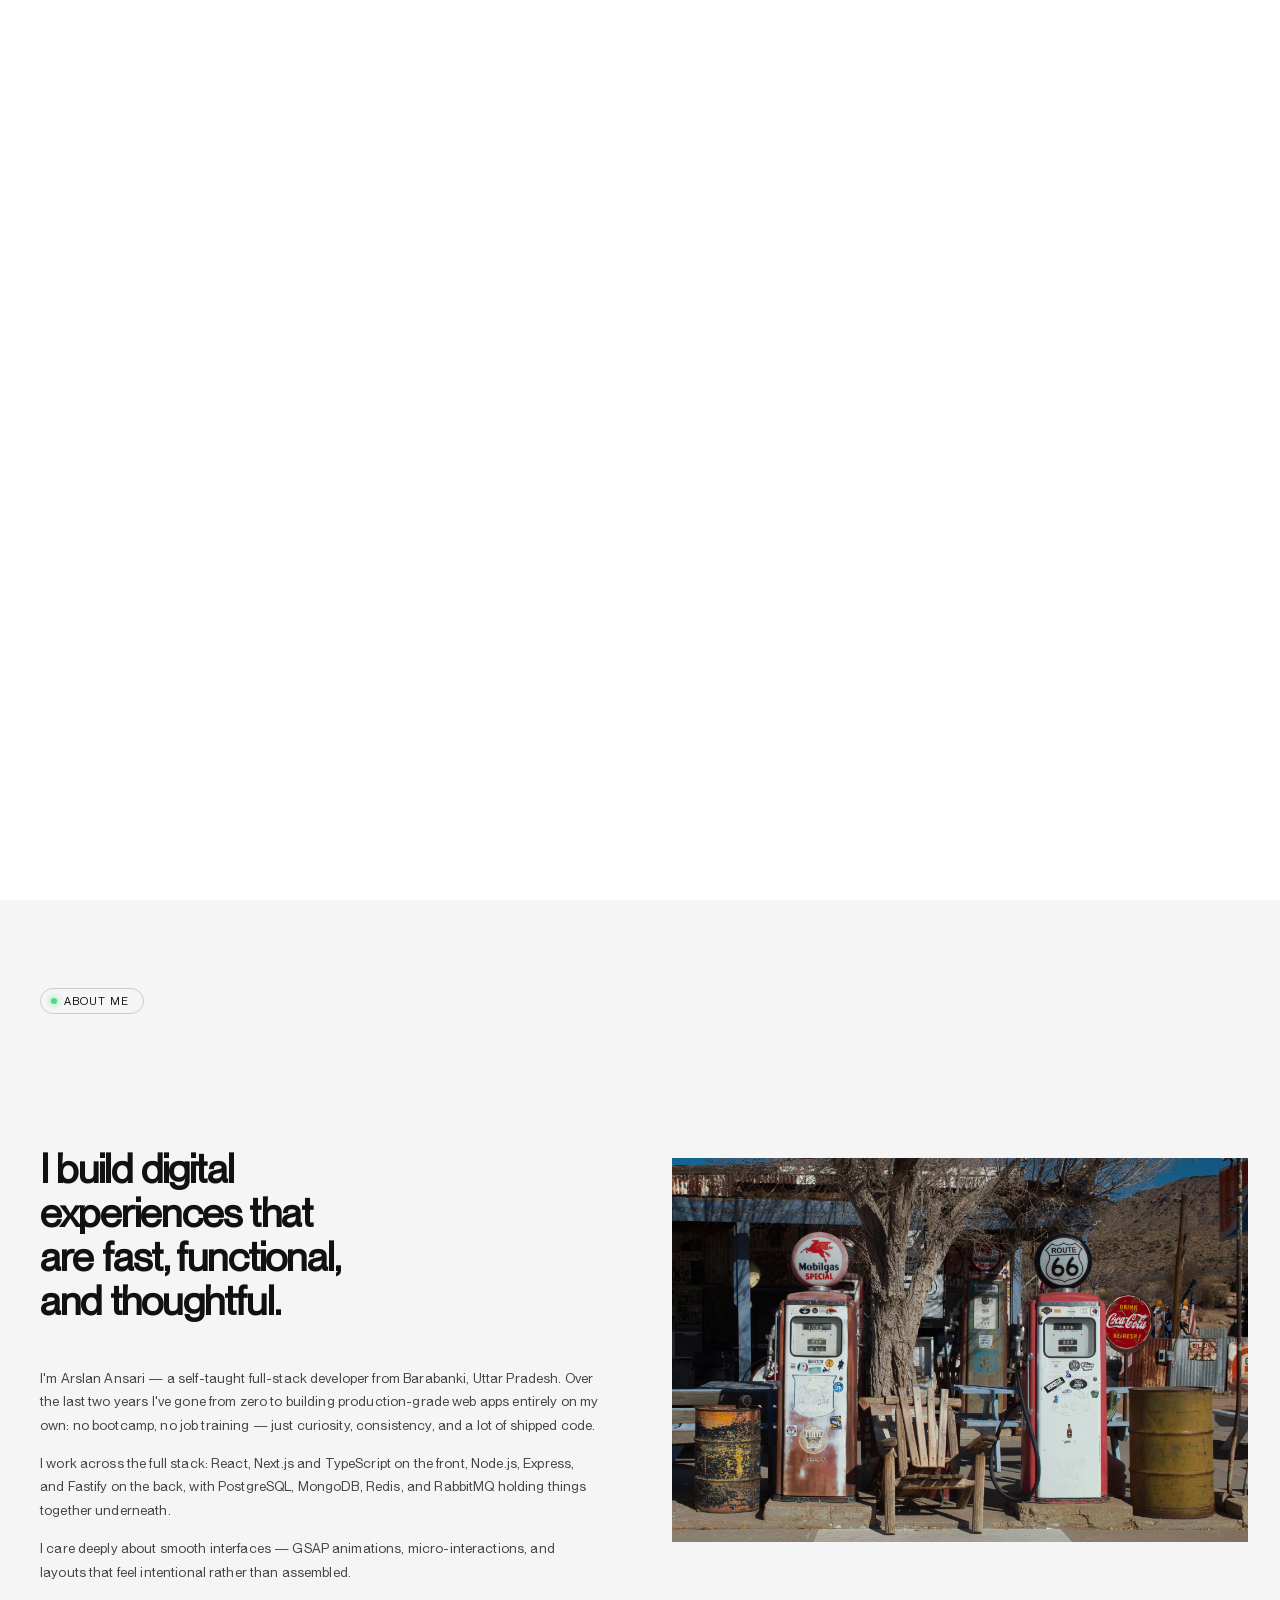
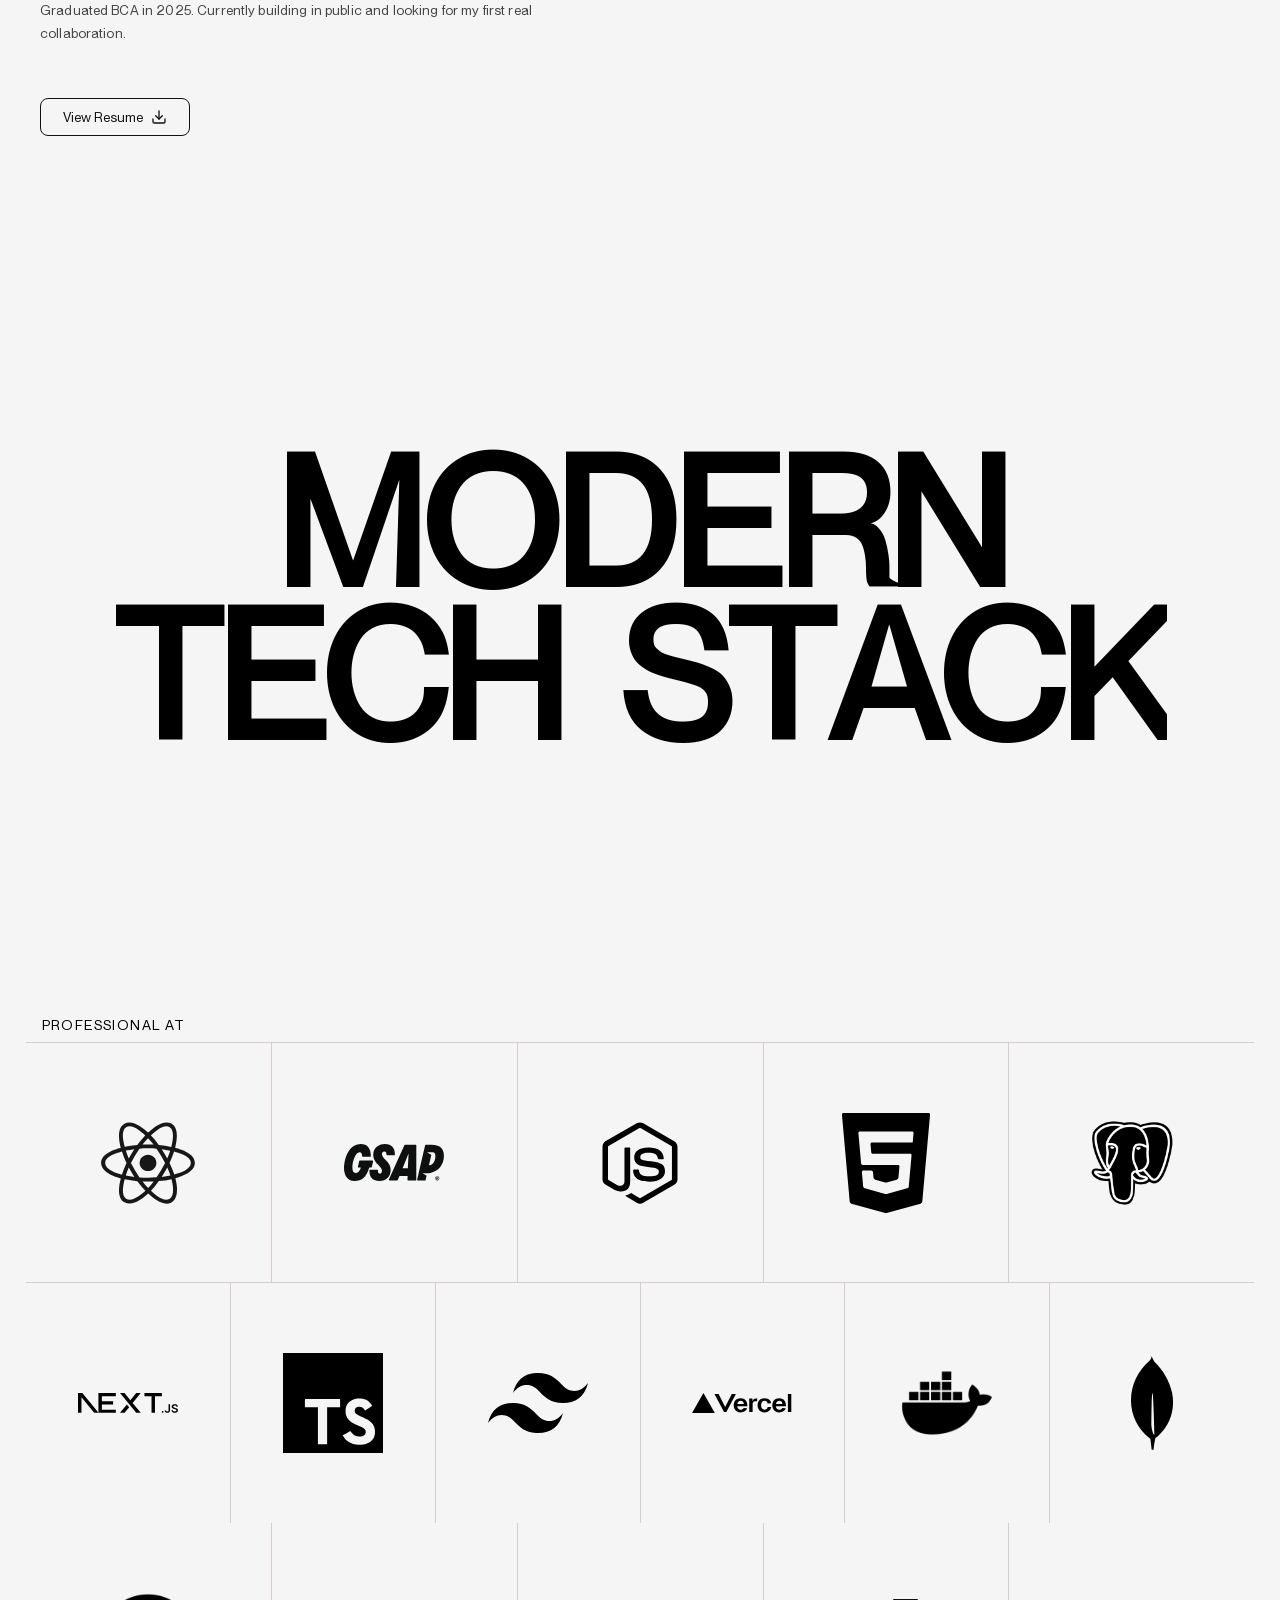
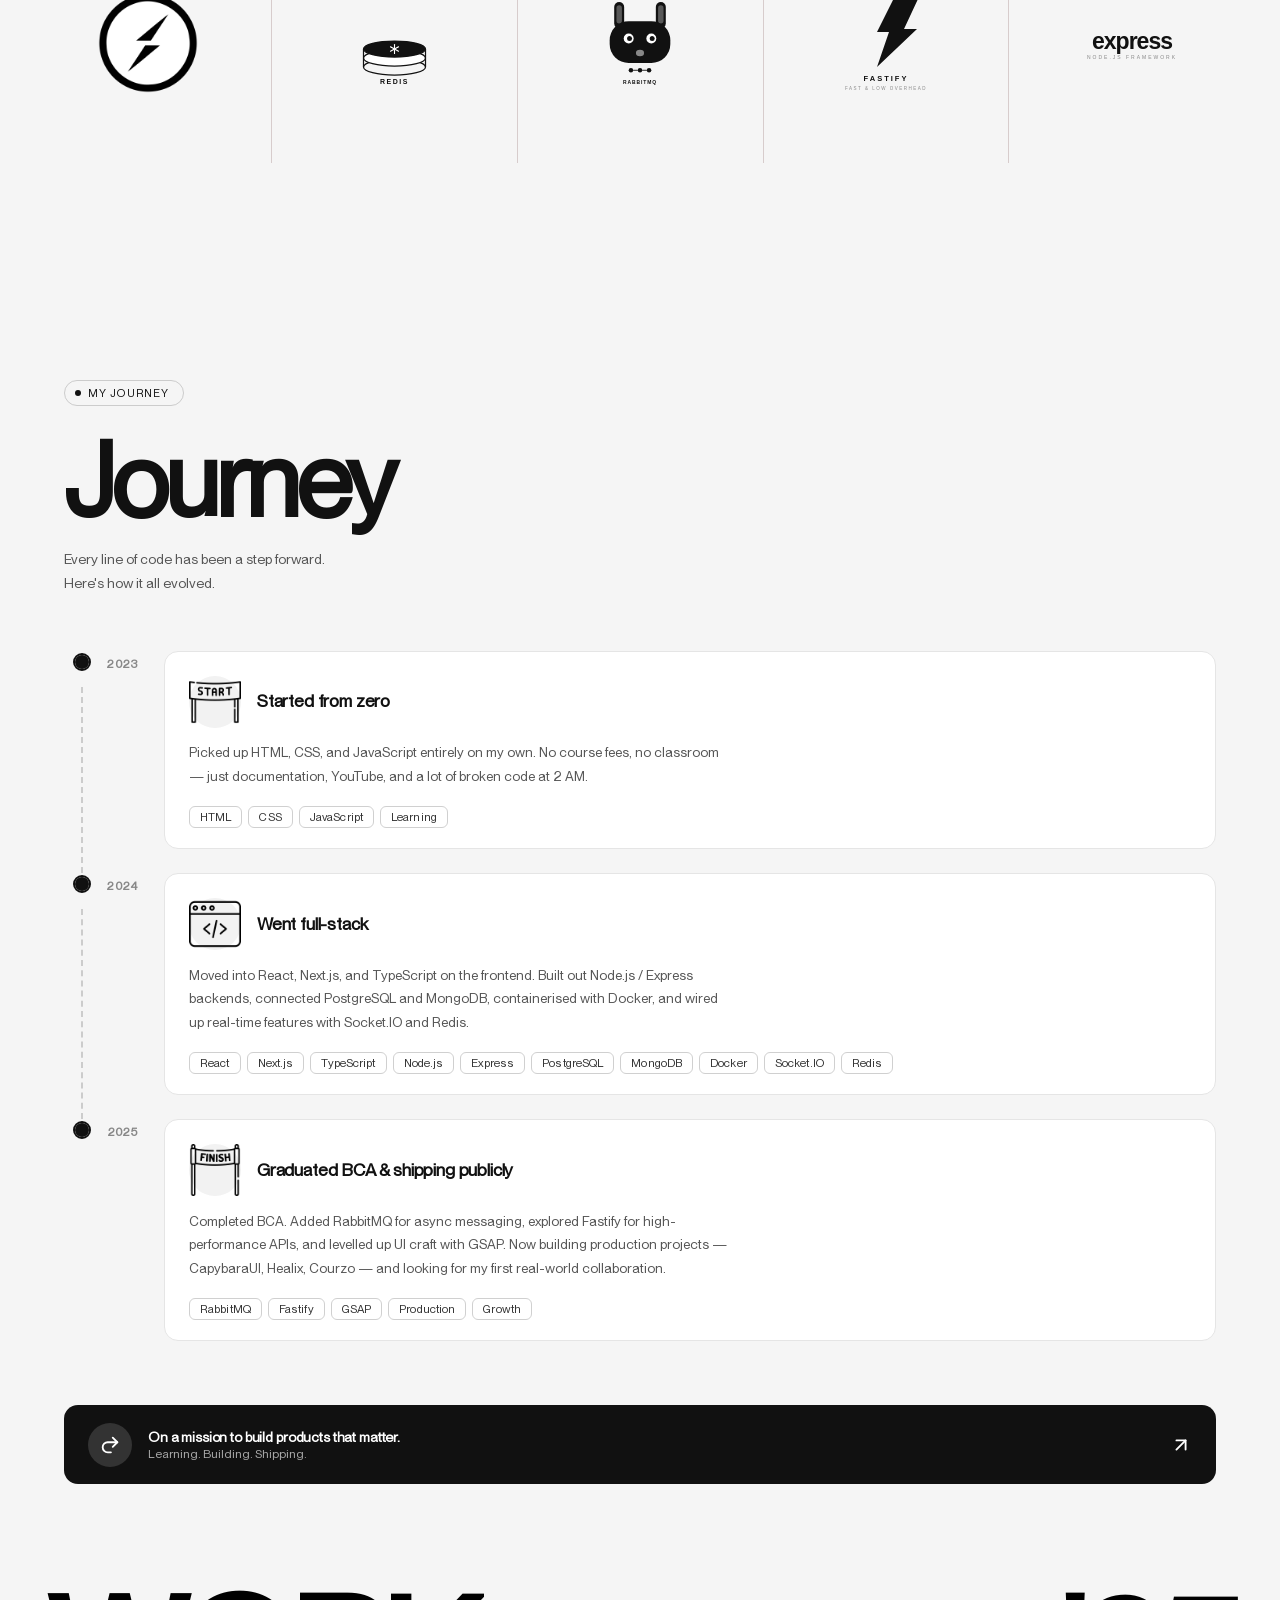
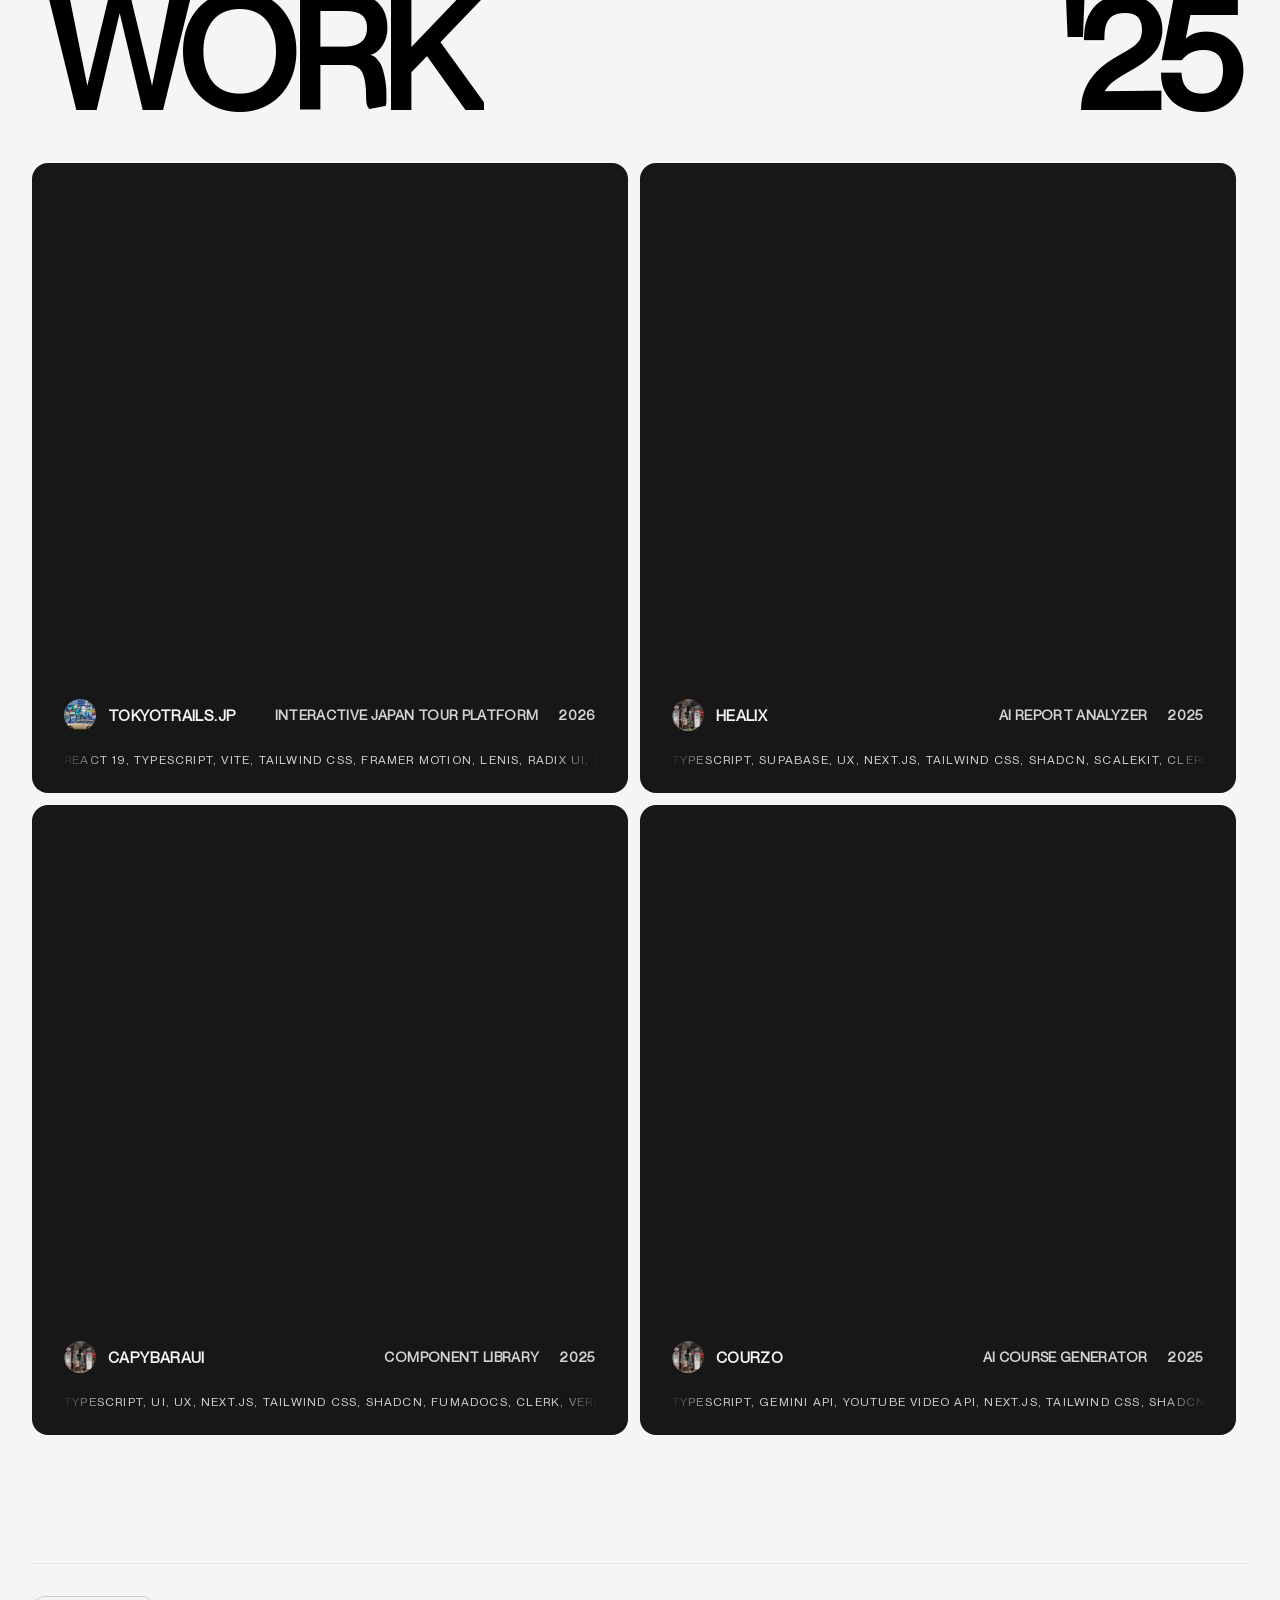
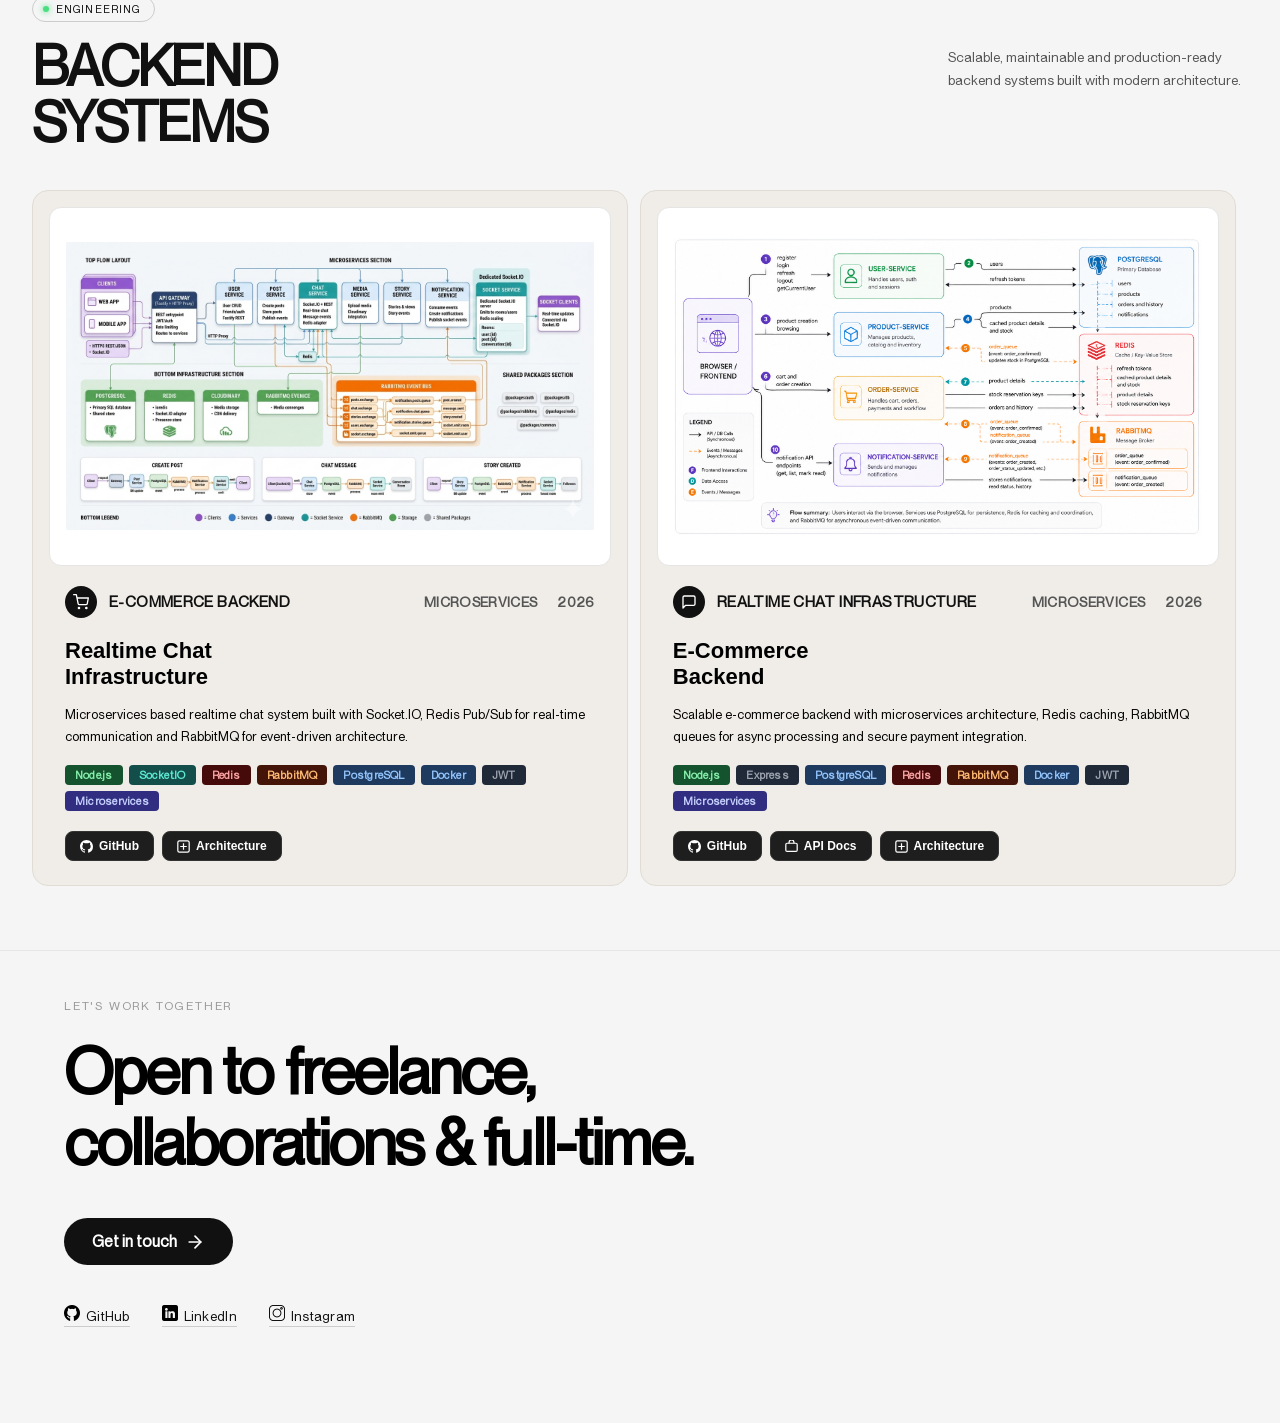
==== commit d13b968c: "added link" ====
--- a/index.html
+++ b/index.html
@@ -1329,8 +1329,14 @@
           <h2 class="contact-heading">
             Open to freelance,<br />collaborations &amp; full-time.
           </h2>
-          <a href="mailto:arslanansari@email.com" class="contact-cta">
+          <a
+            href="https://mail.google.com/mail/u/1/#inbox?compose=DmwnWsTGnVkvgnlGBJtNKtgGxBRvswnqkpgHqtTDwBwTpxNvmLjnwWLNtfGlWbFZXCbwDzXLTmMv"
+            target="_blank"
+            rel="noopener noreferrer"
+            class="contact-cta"
+          >
             <span>Get in touch</span>
+
             <svg
               xmlns="http://www.w3.org/2000/svg"
               width="20"
--- a/styles.css
+++ b/styles.css
@@ -1631,7 +1631,7 @@
 /* ── Contact Section ── */
 .contact-section {
   border-top: 1px solid #e5e5e5;
-  padding: 8rem 5vw 6rem;
+  padding: 3rem 5vw 6rem;
 }
 
 .contact-inner {
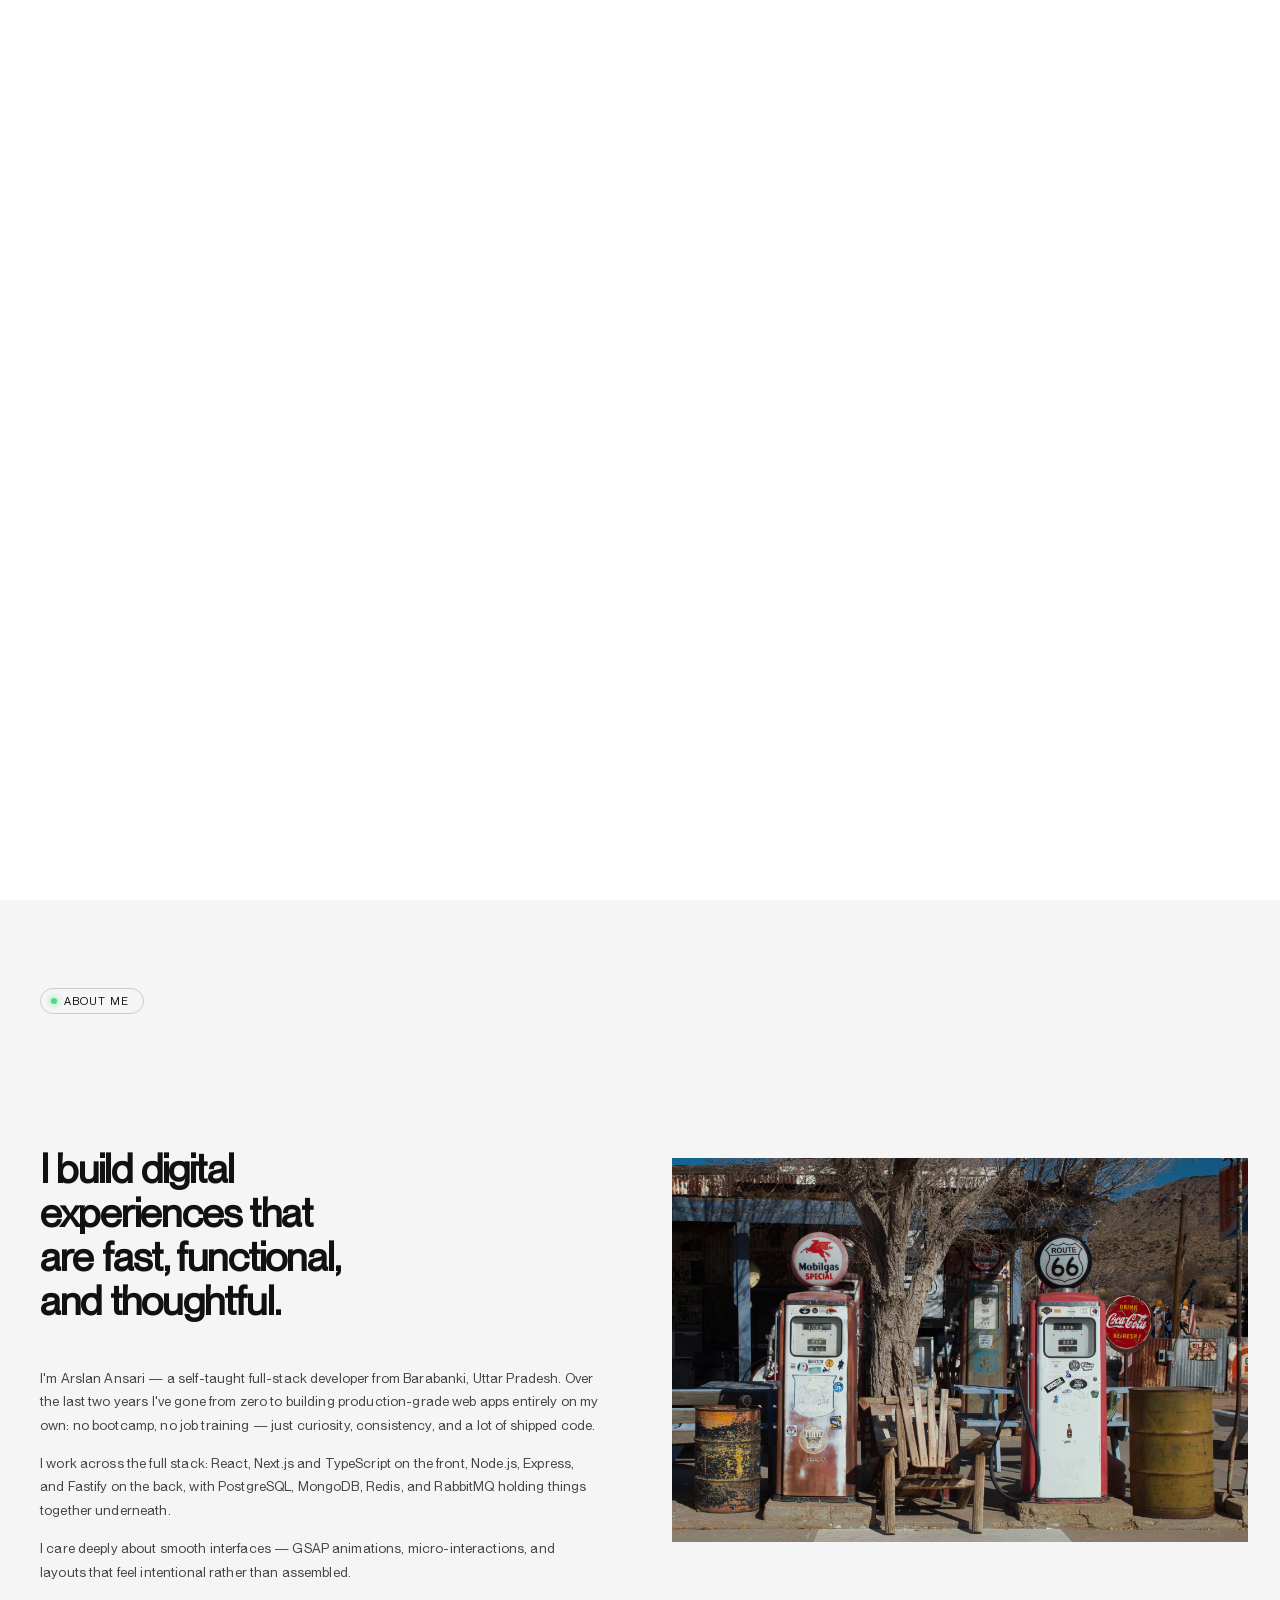
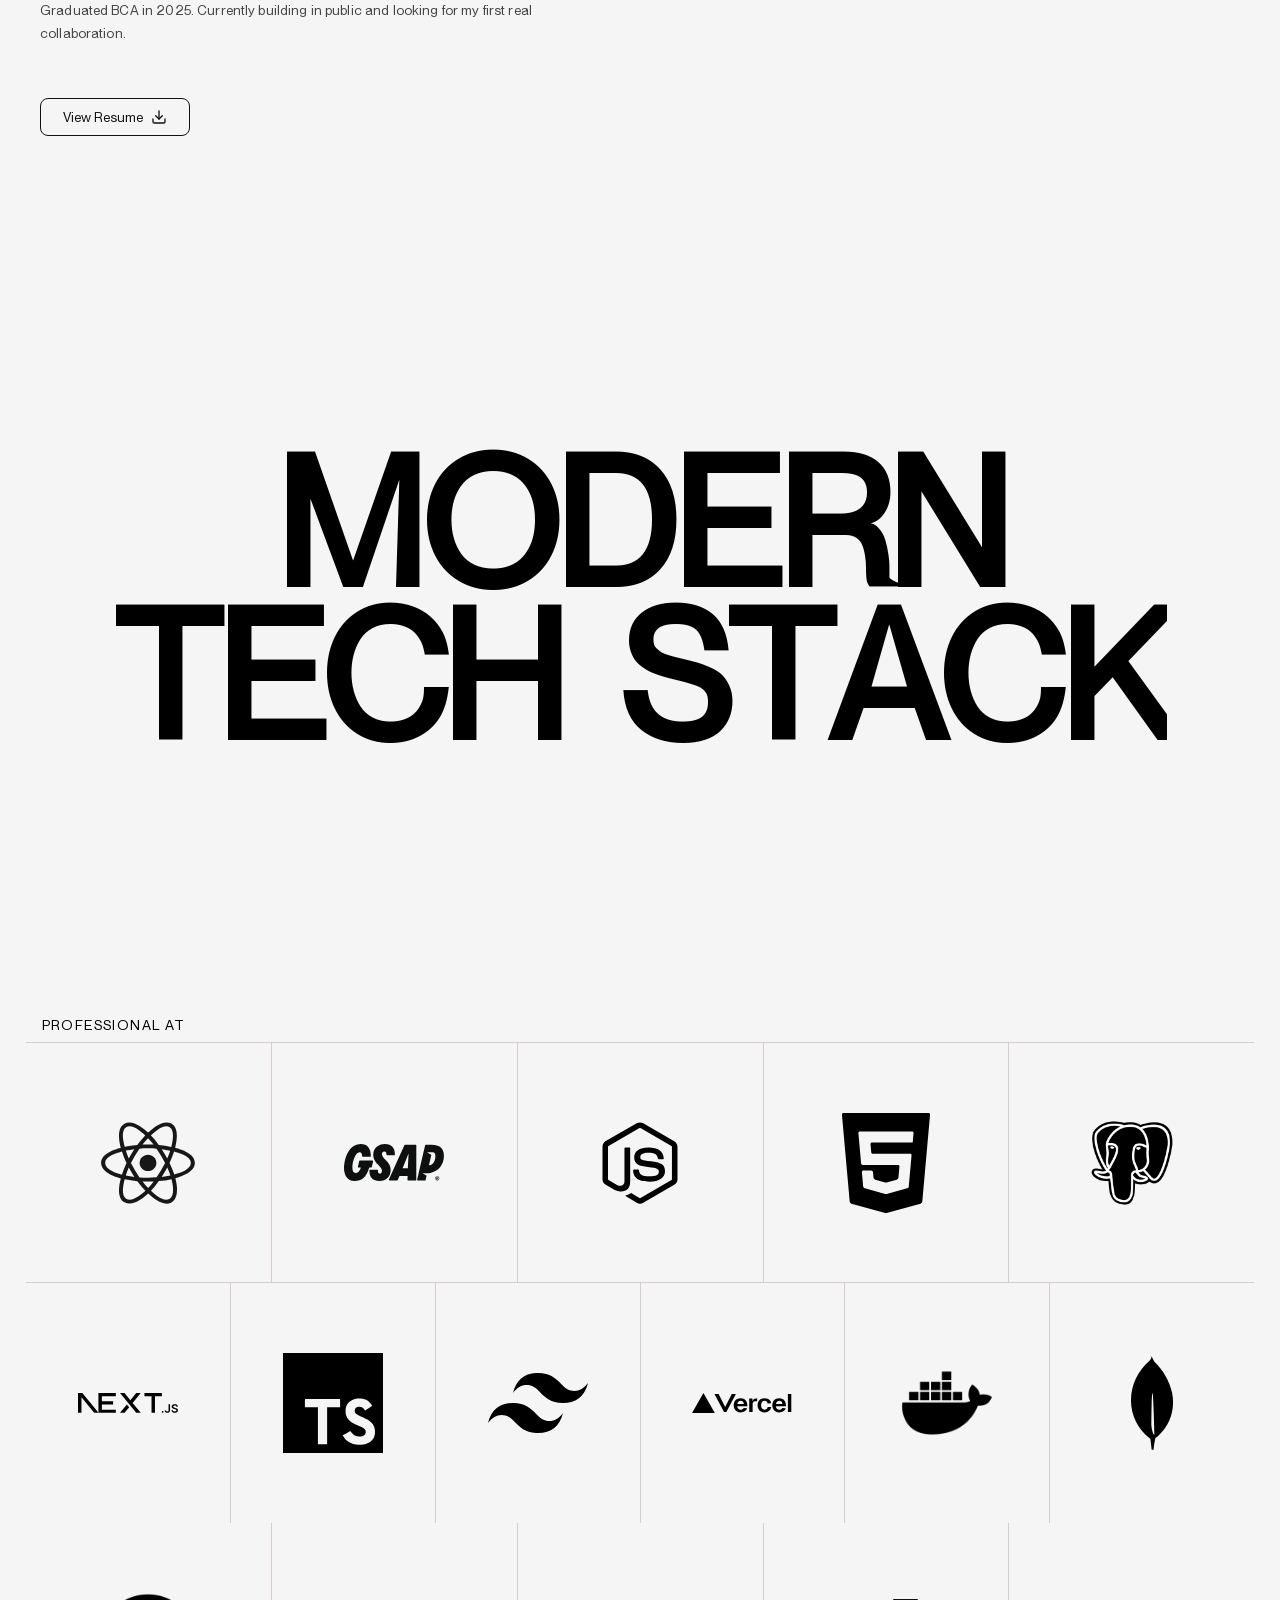
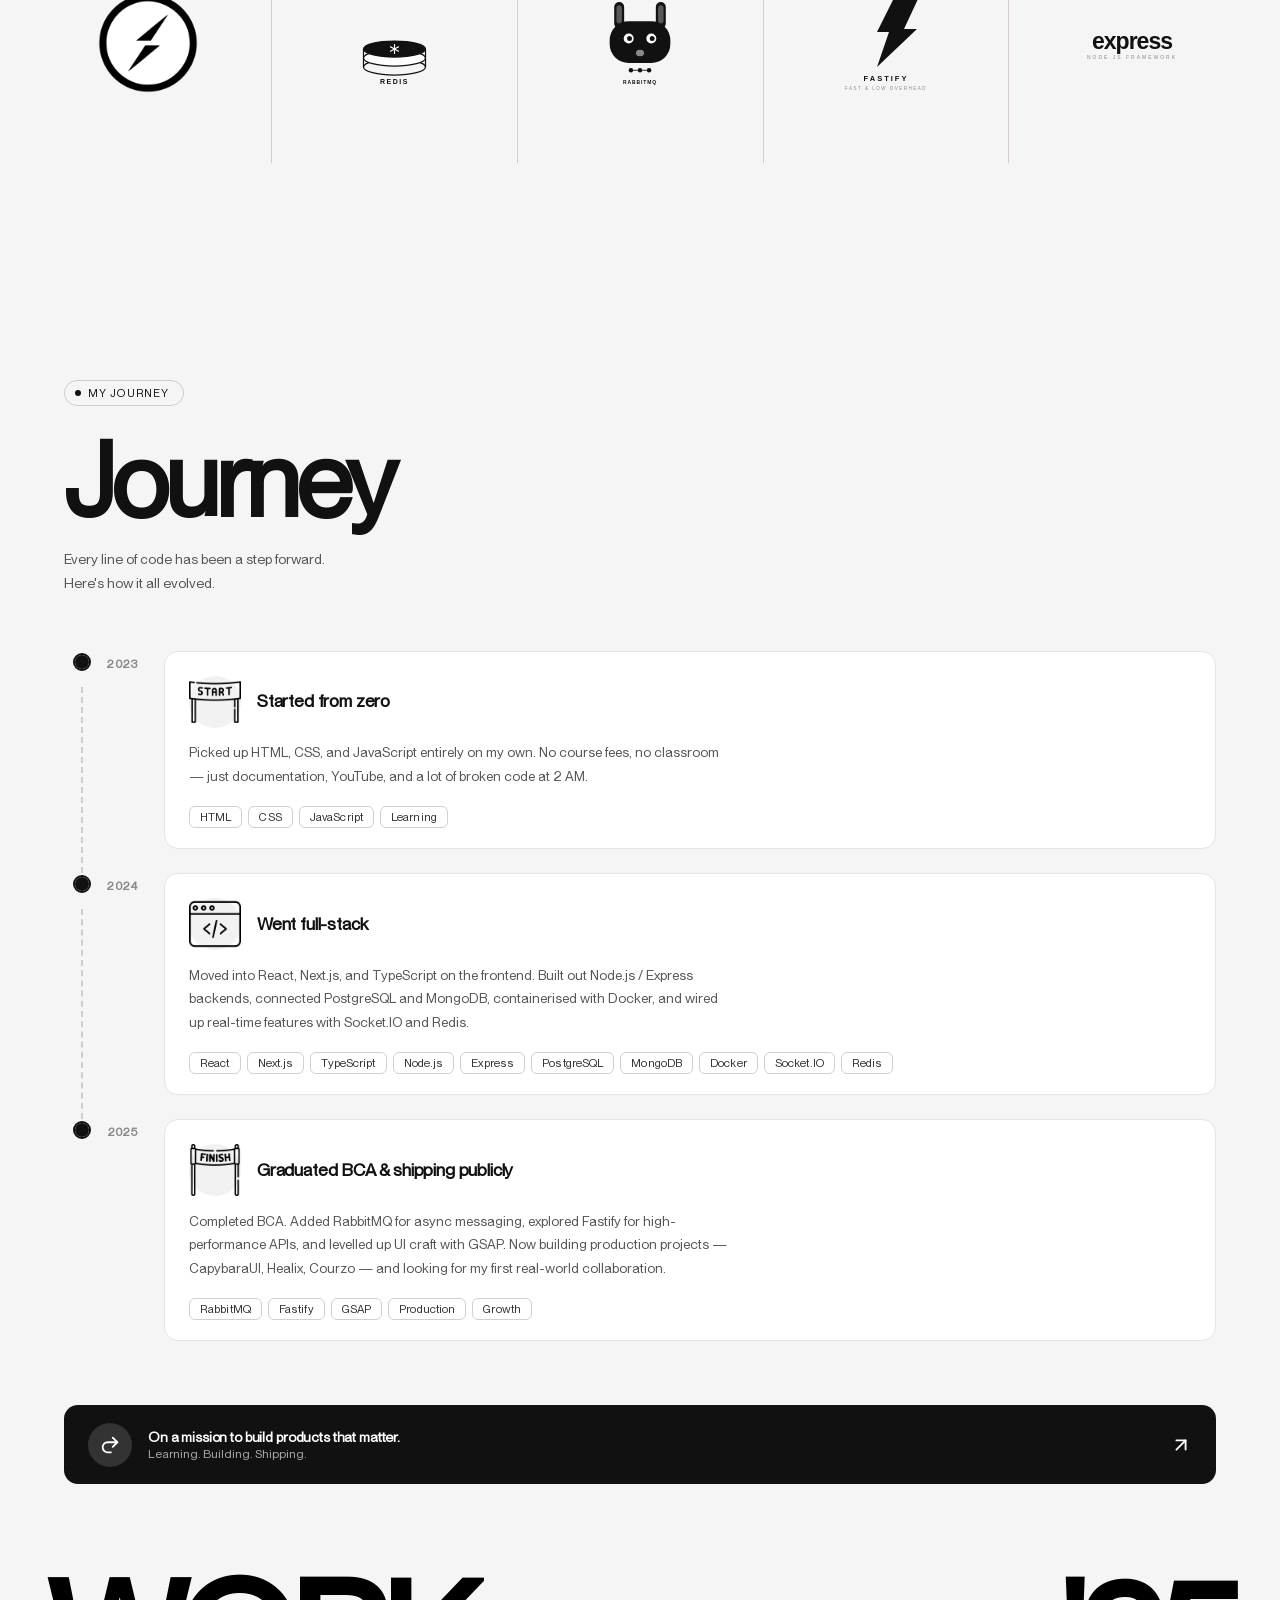
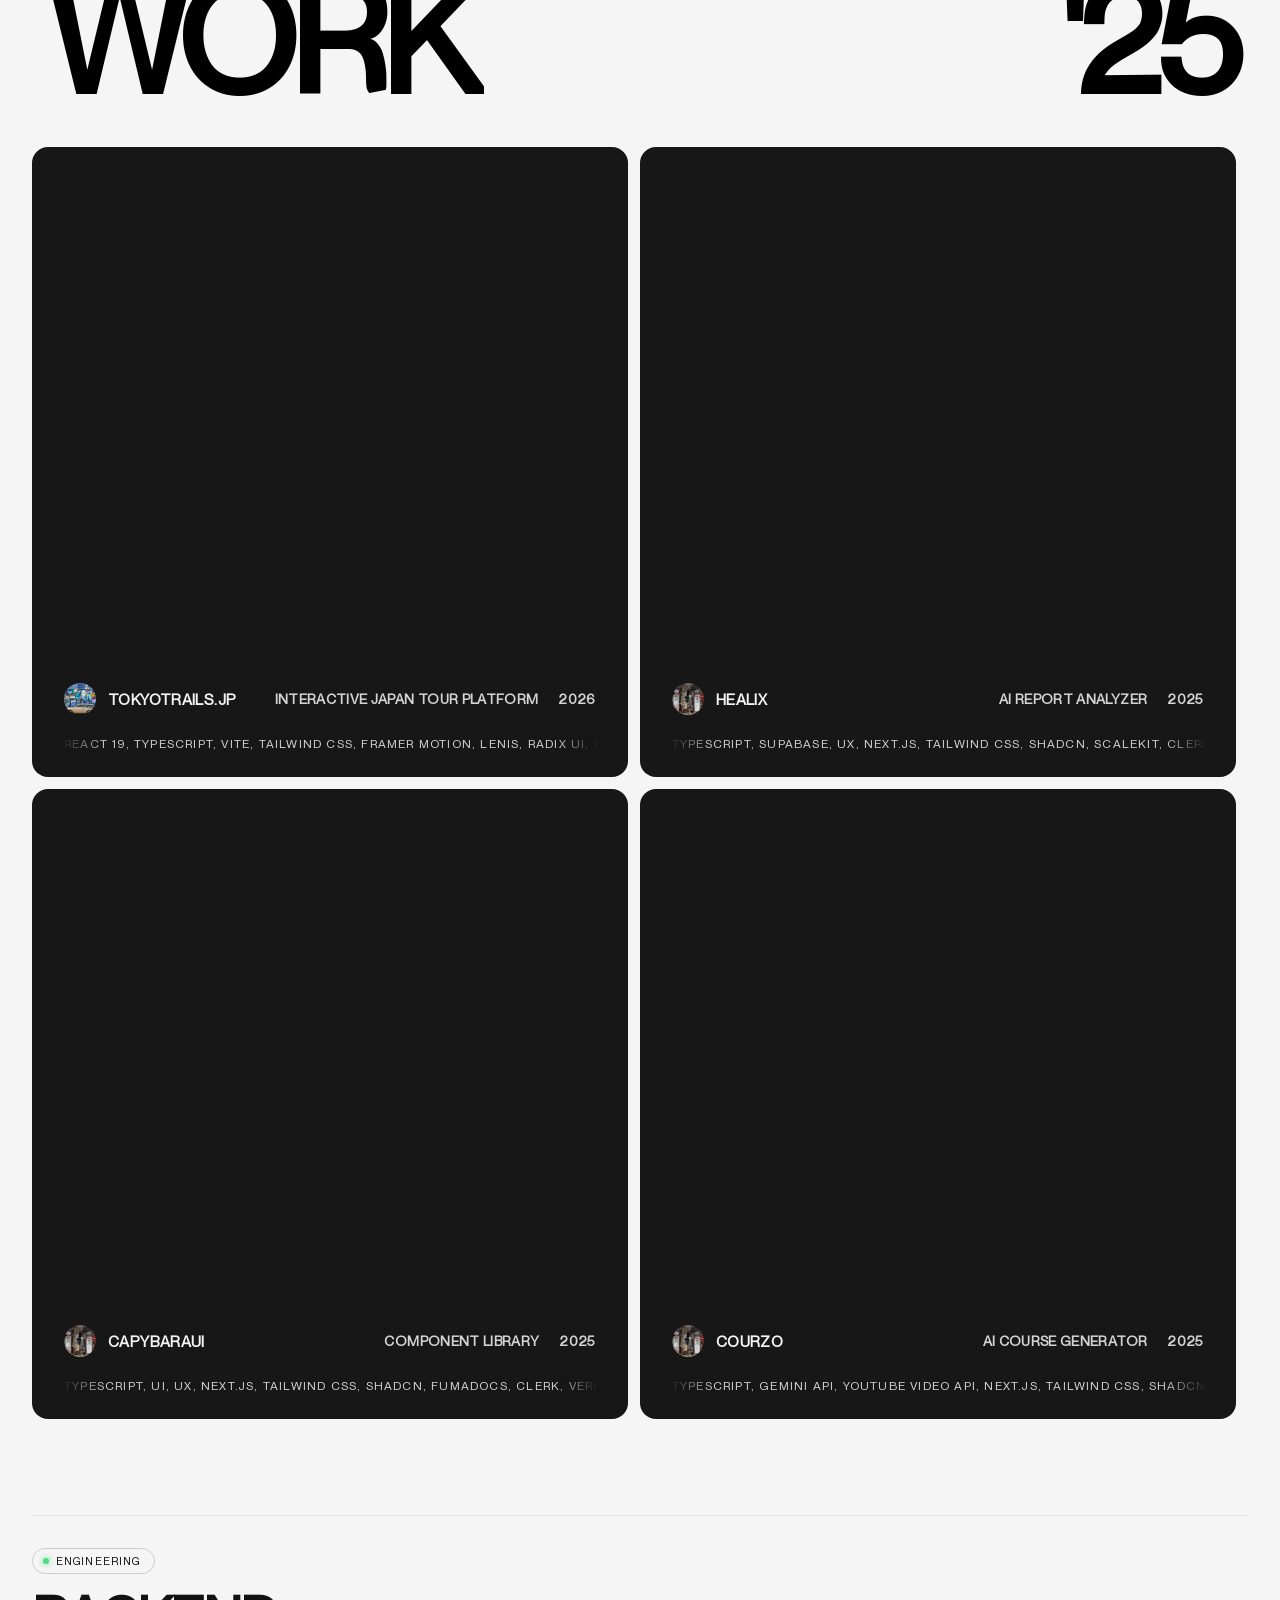
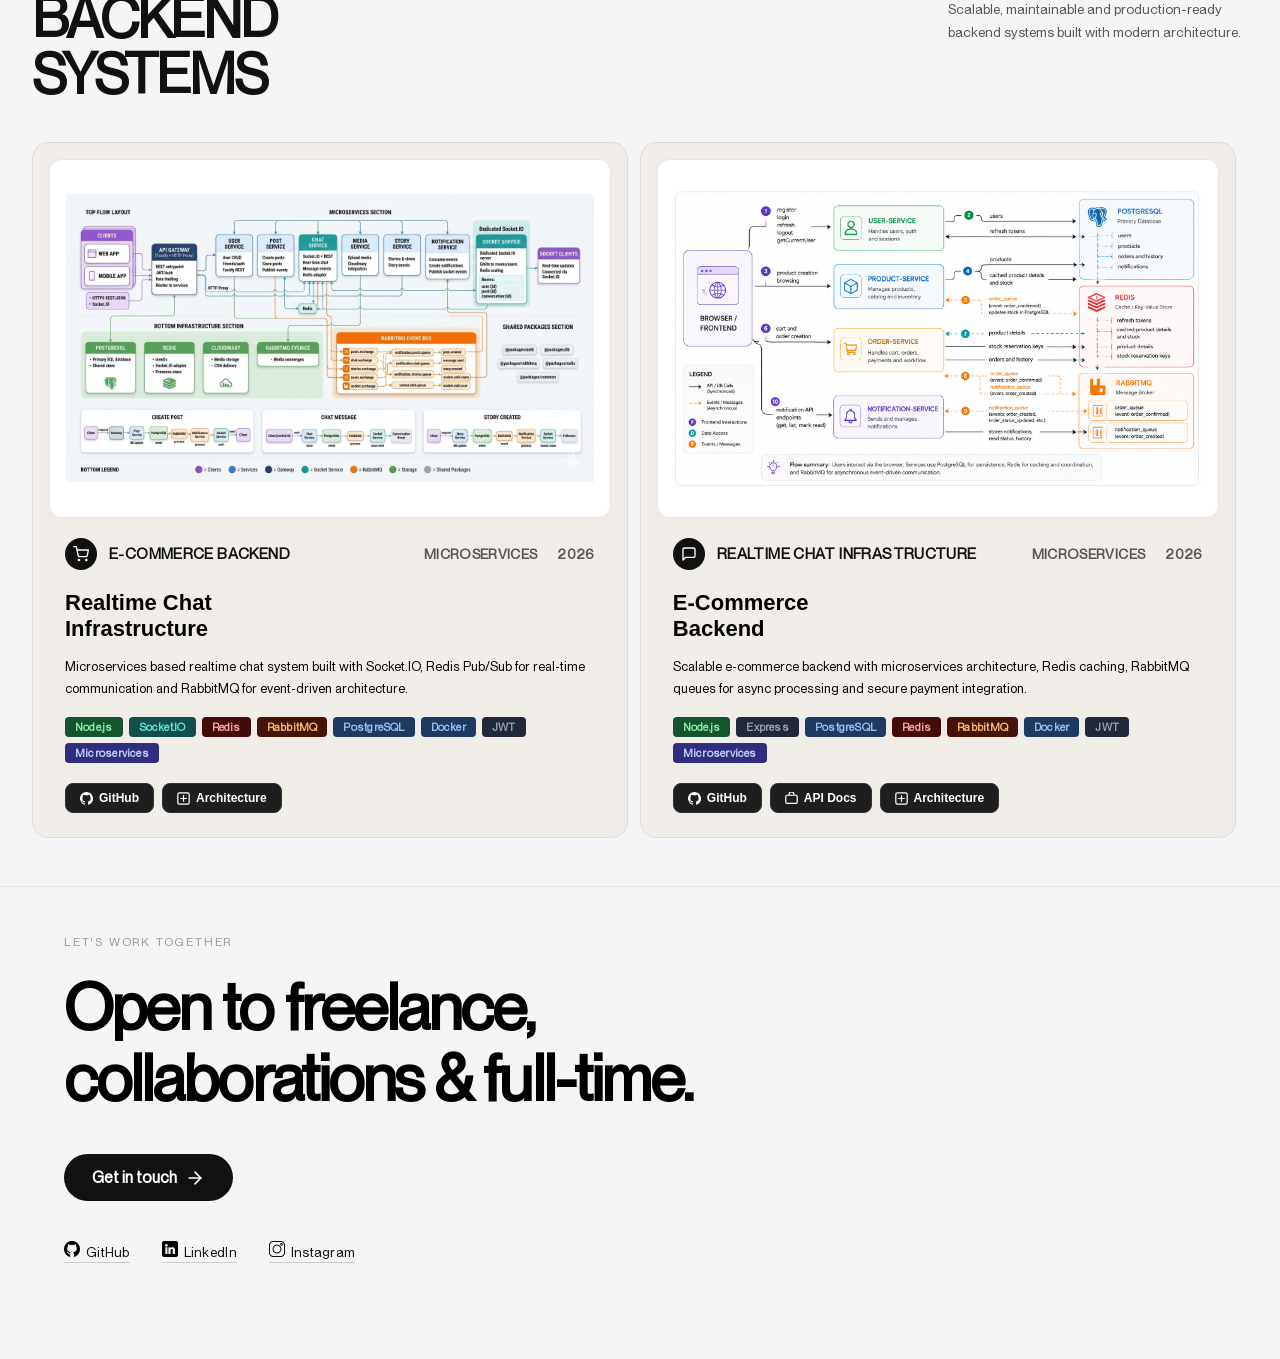
==== commit 6acb23c0: "done" ====
--- a/index.html
+++ b/index.html
@@ -227,7 +227,7 @@
             my first real collaboration.
           </p>
 
-          <a href="#" class="about-resume-btn">
+          <a href="/assets/resume.pdf" class="about-resume-btn">
             View Resume
             <svg
               xmlns="http://www.w3.org/2000/svg"
--- a/styles.css
+++ b/styles.css
@@ -933,7 +933,7 @@
   display: flex;
   flex-direction: column;
   align-items: center;
-  padding: 2rem 1rem;
+  padding: 1rem;
 }
 
 @media (min-width: 1024px) {
@@ -1591,7 +1591,7 @@
 /* Responsive */
 @media (max-width: 640px) {
   .journey-section {
-    padding: 3.5rem 5vw 0;
+    padding: 3rem 5vw 0;
   }
 
   .timeline-item {
@@ -1600,12 +1600,21 @@
   }
 
   .timeline-item:not(:last-child)::after {
-    left: 10px;
+    left: -18px;
   }
 
   .tl-dot {
     width: 11px;
     height: 11px;
+    position: absolute;
+    top: 20px;
+  }
+
+  .timeline-year {
+    font-size: 10px;
+    position: relative;
+    left: -175px;
+    bottom: 0;
   }
 
   .tl-icon-wrap {
@@ -1725,7 +1734,7 @@
   display: flex;
   flex-direction: column;
   align-items: center;
-  padding: 2rem 1rem;
+  padding: 1rem;
 }
 
 @media (min-width: 1024px) {
@@ -2039,3 +2048,8 @@
   width: 13px;
   height: 13px;
 }
+
+*::selection{
+  background: #2ee3ff;
+  color: #fff;
+}
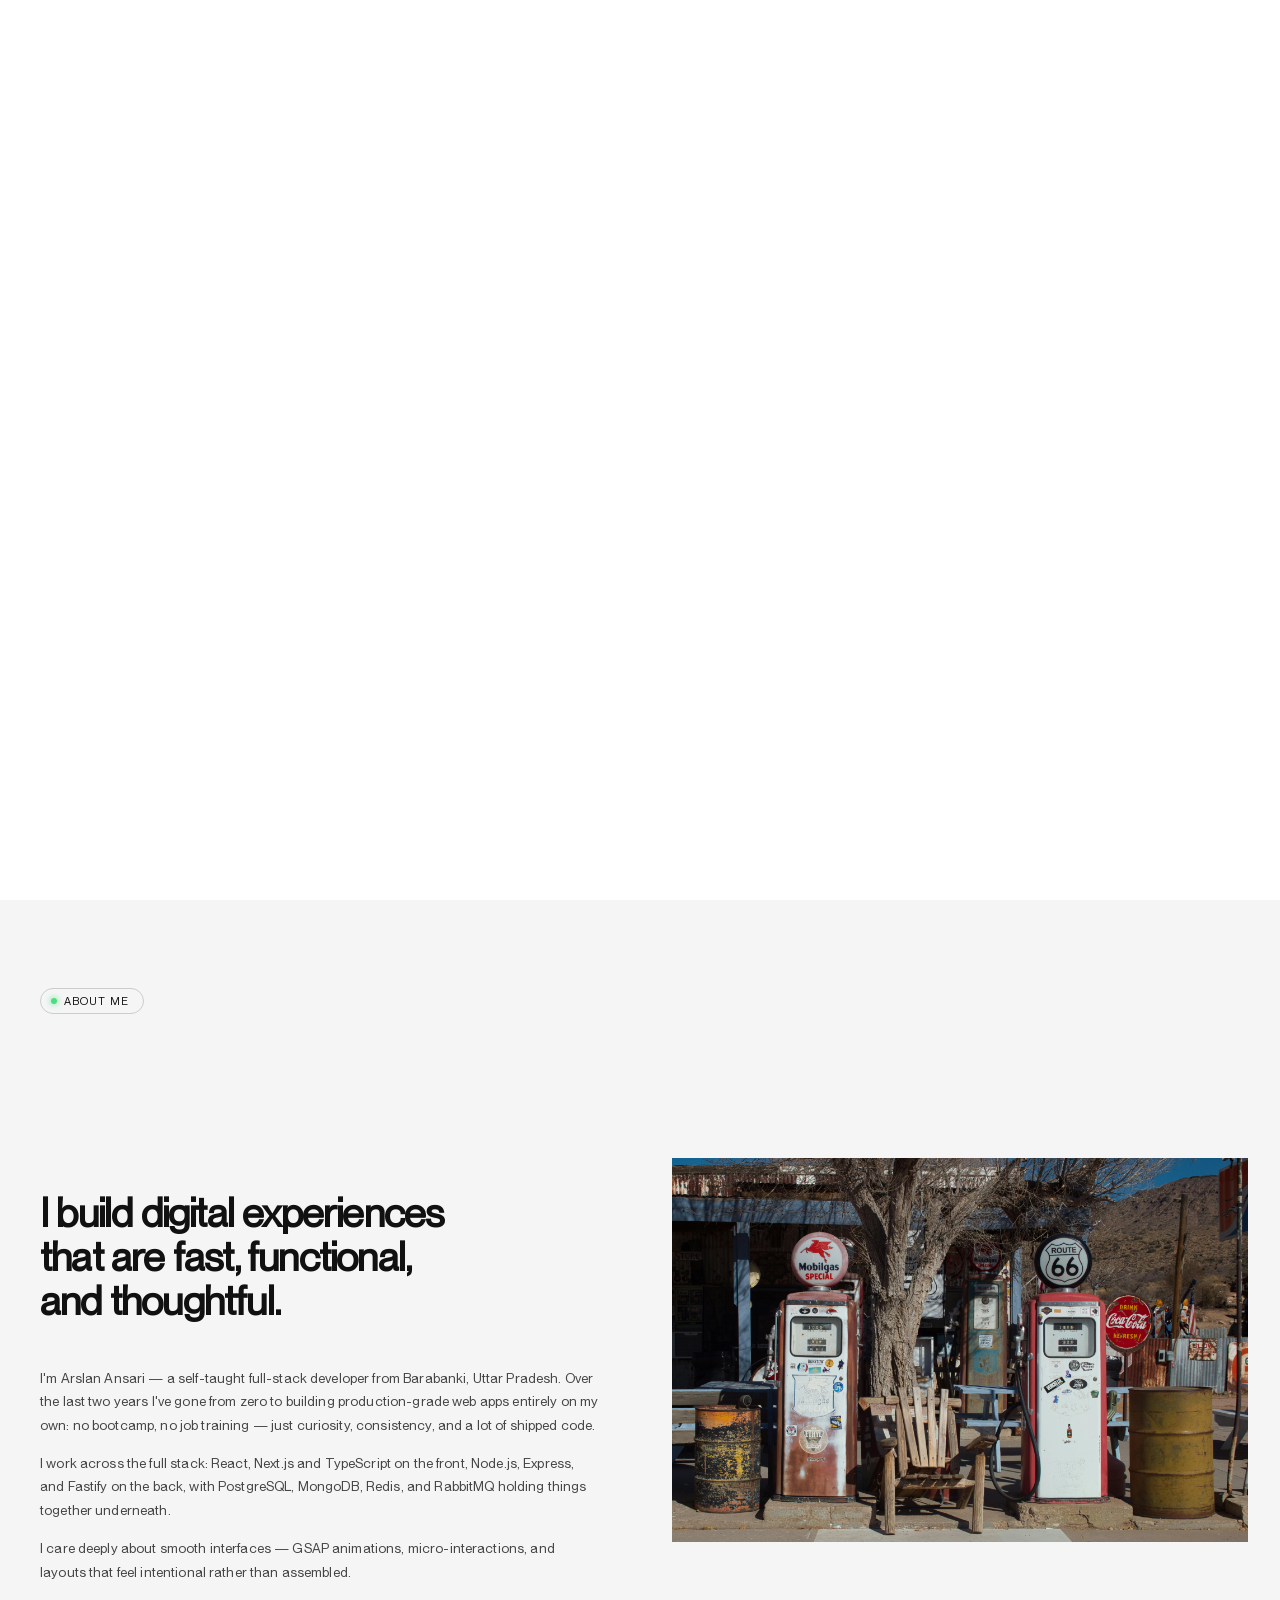
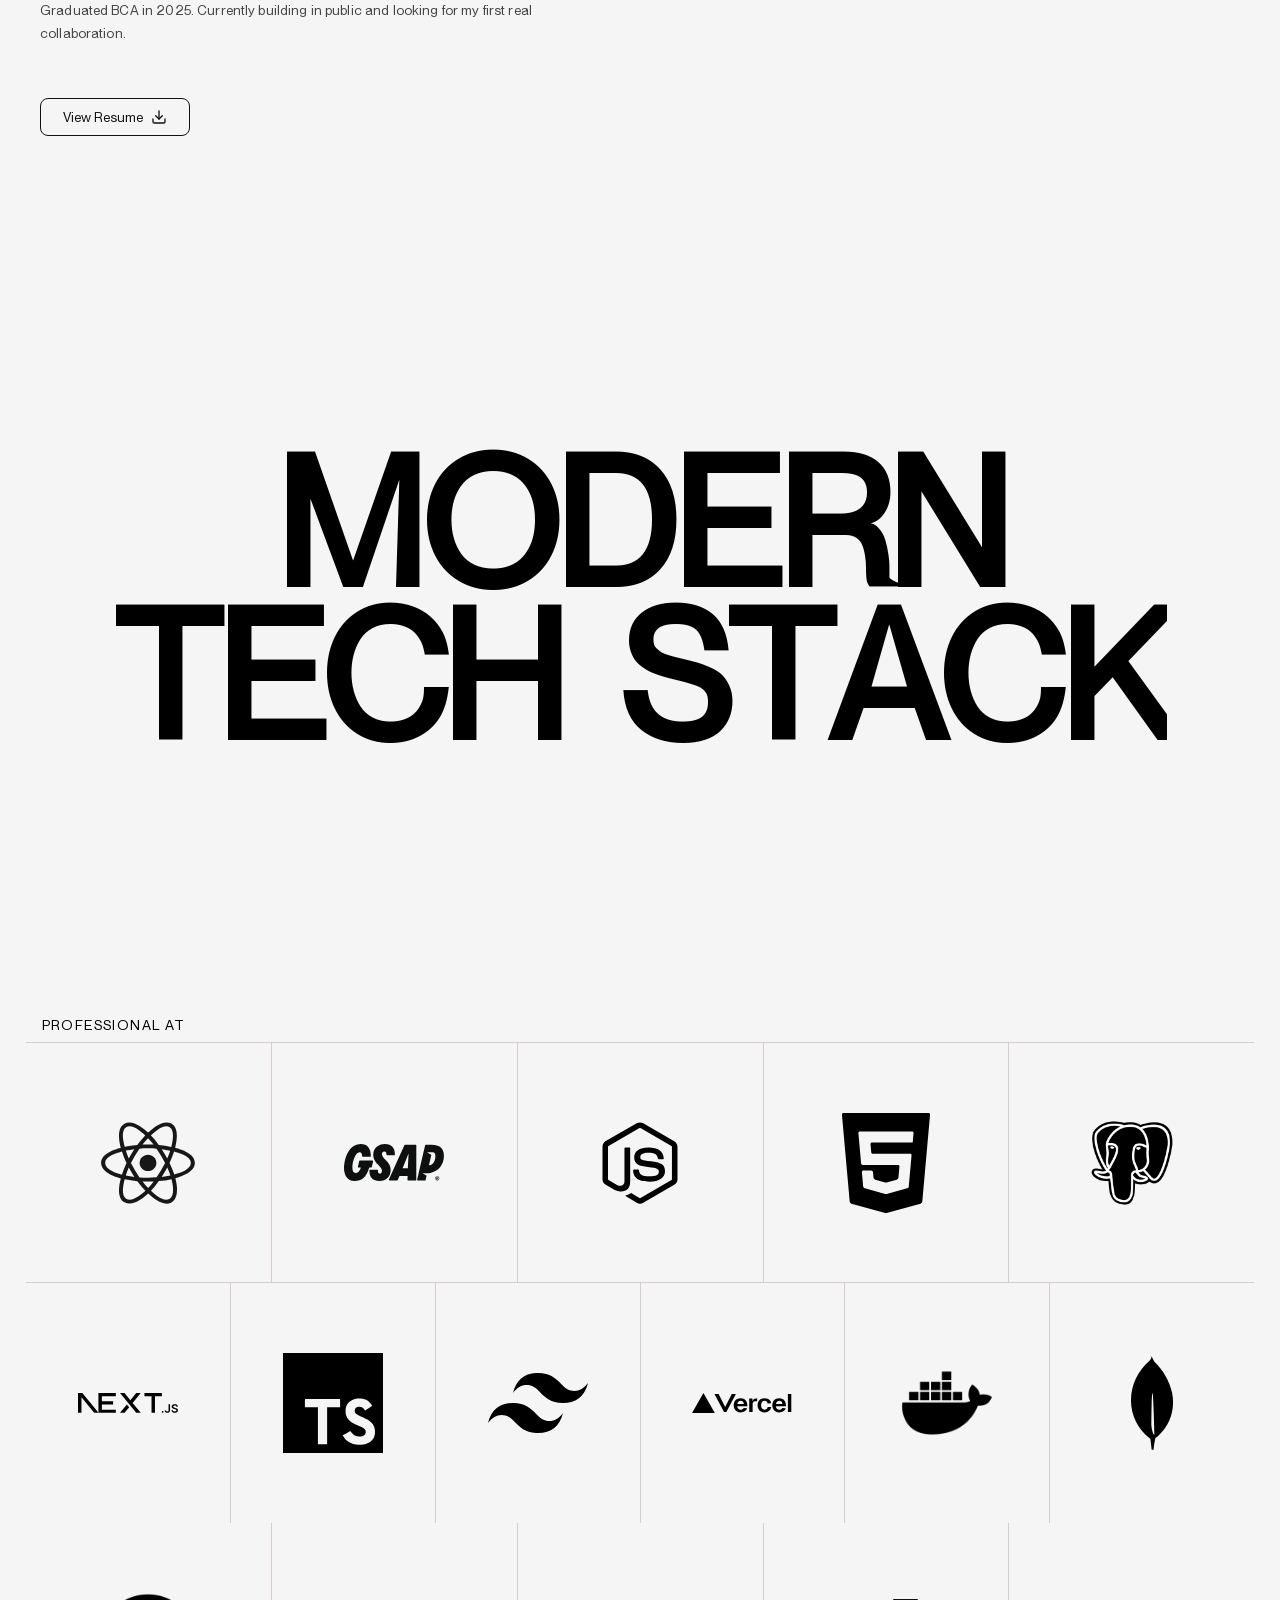
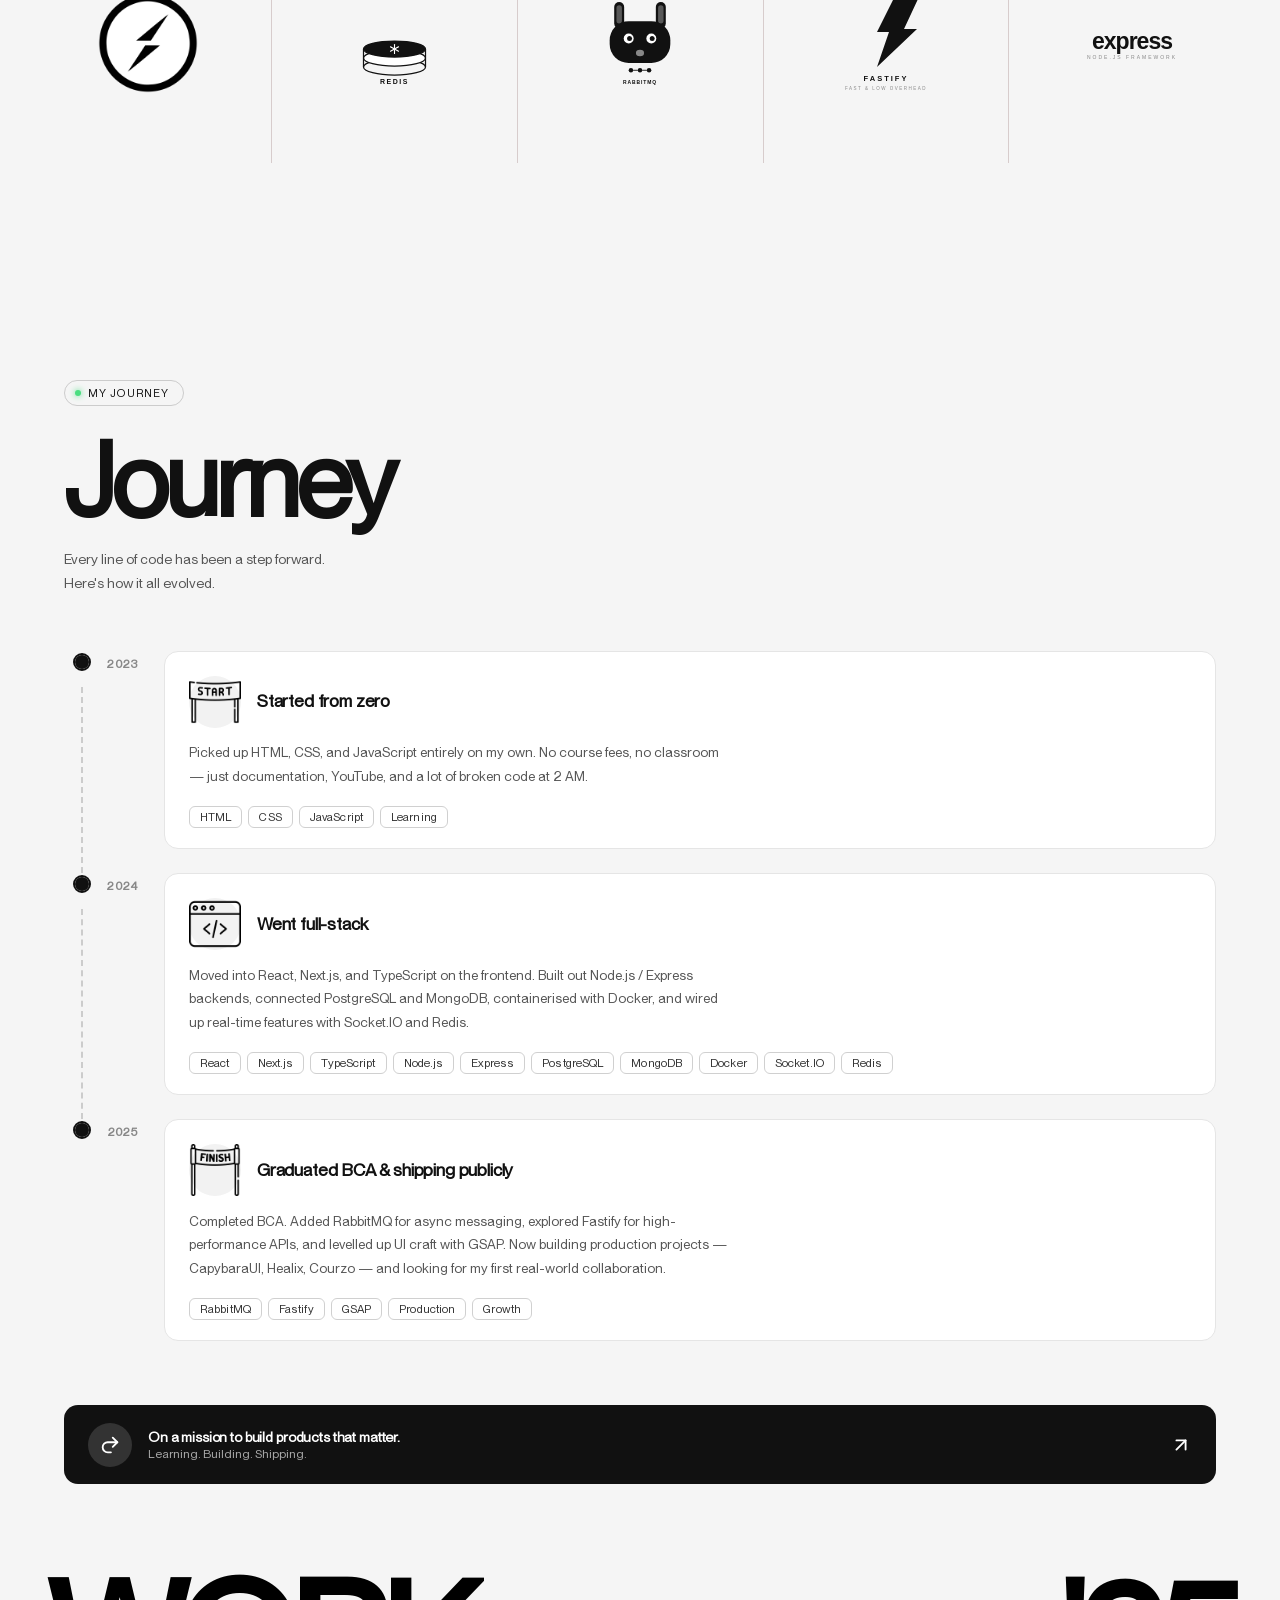
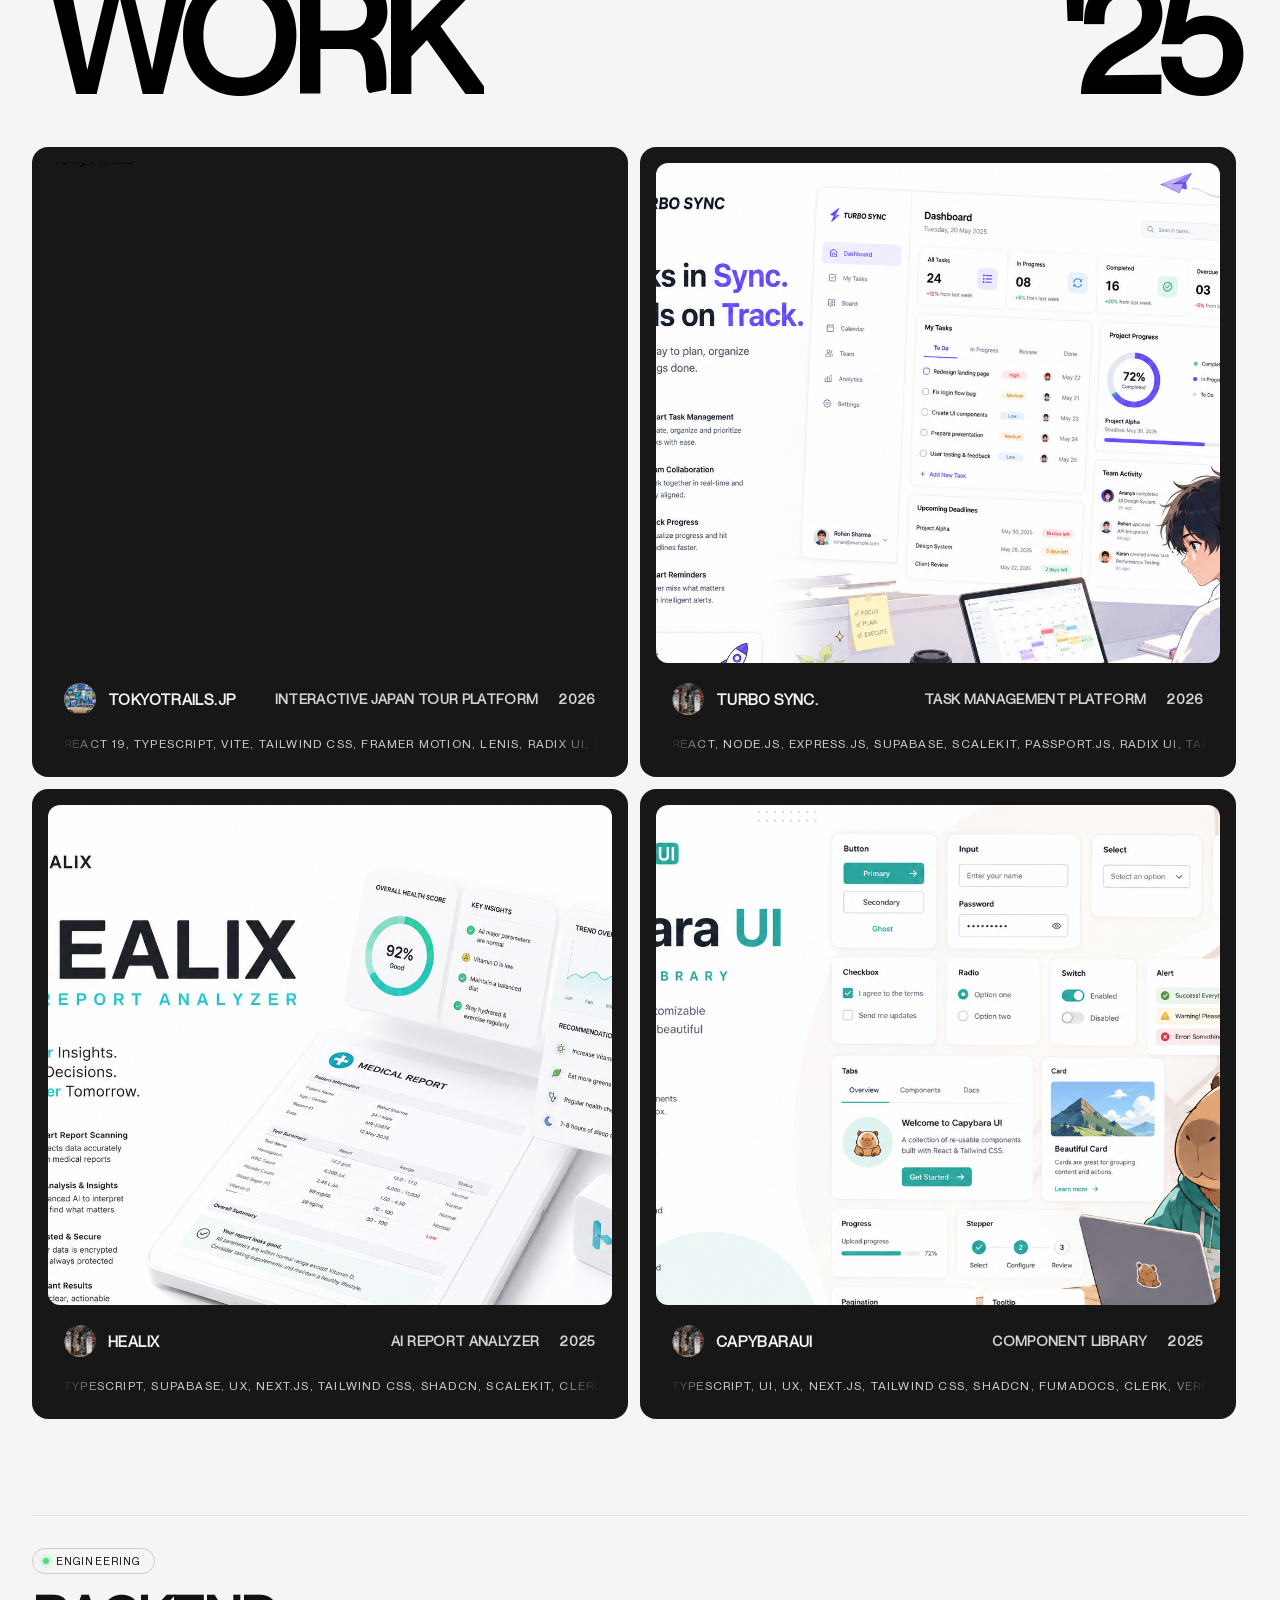
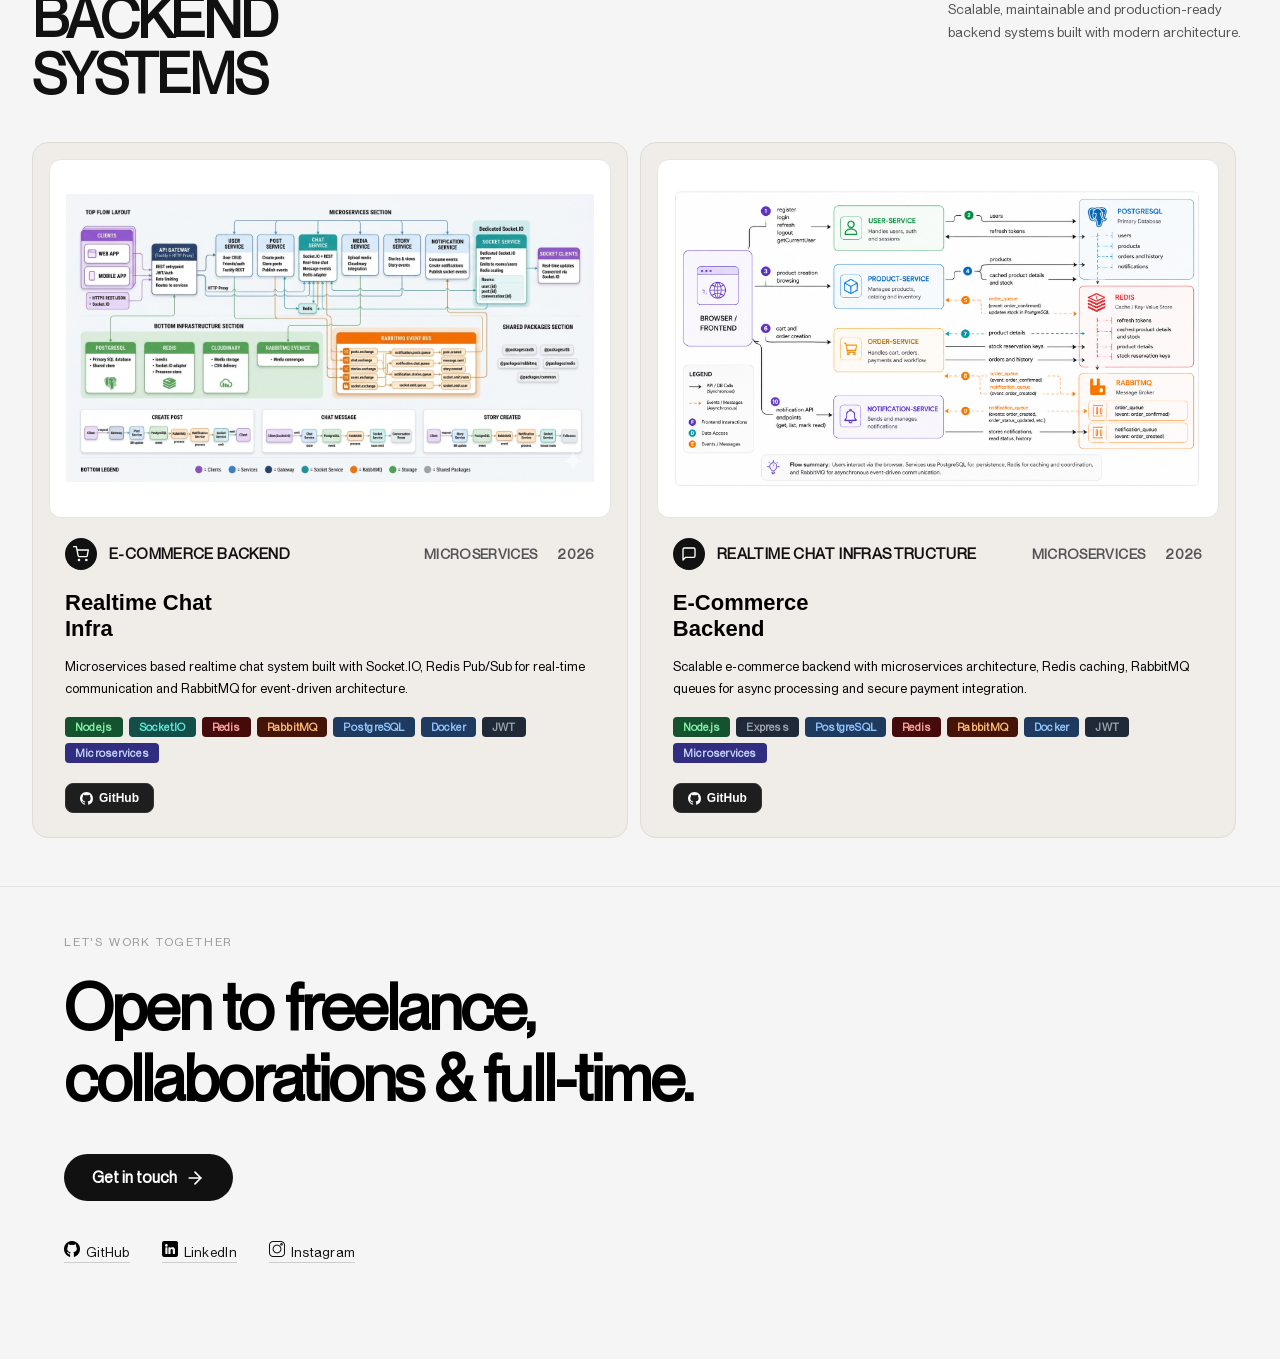
==== commit be1b63b8: "adding github repo links" ====
--- a/index.html
+++ b/index.html
@@ -199,9 +199,8 @@
           </div>
 
           <h2 class="about-big-heading">
-            I build digital<br />
-            experiences that<br />
-            are fast, functional,<br />
+            I build digital experiences<br />
+            that are fast, functional,<br />
             and thoughtful.
           </h2>
 
@@ -227,7 +226,7 @@
             my first real collaboration.
           </p>
 
-          <a href="/assets/resume.pdf" class="about-resume-btn">
+          <a href="/assets/Arslan_Ansari.pdf" download class="about-resume-btn">
             View Resume
             <svg
               xmlns="http://www.w3.org/2000/svg"
@@ -716,13 +715,102 @@
               </a>
             </div>
           </li>
+
+          <li class="work-item">
+            <div>
+              <a class="work-card" href="https://turbo-sync-lyart.vercel.app">
+                <div class="media-container">
+                  <div class="backdrop-overlay"></div>
+
+                  <video
+                    src="/assets/jazmin-wong-preview-compressed.mp4"
+                    class="preview-video"
+                    muted
+                    loop
+                    playsinline
+                  ></video>
+
+                  <div class="image-wrapper">
+                    <div class="image-container">
+                      <img
+                        alt="Turbo Sync"
+                        loading="lazy"
+                        decoding="async"
+                        class="cover-image"
+                        sizes="100vw"
+                        src="/assets/images/turboSync-cover.png"
+                      />
+                    </div>
+                  </div>
+                </div>
+
+                <div class="card-content">
+                  <div class="content-header">
+                    <div class="title-section">
+                      <img
+                        alt="Turbo Sync"
+                        loading="lazy"
+                        width="32"
+                        height="32"
+                        decoding="async"
+                        class="icon-image"
+                        src="/assets/images/img-5.jpg"
+                      />
+                      <p class="project-title">Turbo Sync.</p>
+                    </div>
+
+                    <div class="meta-section">
+                      <p class="meta-text">Task Management Platform</p>
+                      <p class="meta-text">2026</p>
+                    </div>
+                  </div>
+
+                  <div class="tags-container">
+                    <div class="fade-left"></div>
+                    <div class="fade-right"></div>
+
+                    <div class="tags-scroll">
+                      <p class="tags-text">
+                        <span>React, </span>
+                        <span>Node.js, </span>
+                        <span>Express.js, </span>
+                        <span>Supabase, </span>
+                        <span>Scalekit, </span>
+                        <span>Passport.js, </span>
+                        <span>Radix UI, </span>
+                        <span>TanStack Query, </span>
+                        <span>Zustand, </span>
+                        <span>Shadcn UI, </span>
+                        <span>Tailwind CSS, </span>
+                      </p>
+
+                      <p class="tags-text">
+                        <span>React, </span>
+                        <span>Node.js, </span>
+                        <span>Express.js, </span>
+                        <span>Supabase, </span>
+                        <span>Scalekit, </span>
+                        <span>Passport.js, </span>
+                        <span>Radix UI, </span>
+                        <span>TanStack Query, </span>
+                        <span>Zustand, </span>
+                        <span>Shadcn UI, </span>
+                        <span>Tailwind CSS, </span>
+                      </p>
+                    </div>
+                  </div>
+                </div>
+              </a>
+            </div>
+          </li>
+
           <li class="work-item">
             <div>
               <a class="work-card" href="https://healix-lac.vercel.app">
                 <div class="media-container">
                   <div class="backdrop-overlay"></div>
                   <video
-                    src="/assets/jazmin-wong-preview-compressed.mp4"
+                    src="/assets/healix.mp4"
                     class="preview-video"
                     muted
                     loop
@@ -736,7 +824,7 @@
                         decoding="async"
                         class="cover-image"
                         sizes="100vw"
-                        src="https://images.unsplash.com/photo-1744731036457-b74958fd6bf5?q=80&w=3087&auto=format&fit=crop"
+                        src="/assets/images/healix-cover.jpg"
                       />
                     </div>
                   </div>
@@ -792,6 +880,7 @@
               </a>
             </div>
           </li>
+
           <li class="work-item">
             <div>
               <a class="work-card" href="https://uicapybara.vercel.app">
@@ -812,7 +901,7 @@
                         decoding="async"
                         class="cover-image"
                         sizes="100vw"
-                        src="https://images.unsplash.com/photo-1744731036457-b74958fd6bf5?q=80&w=3087&auto=format&fit=crop"
+                        src="/assets/images/capybara-cover.png"
                       />
                     </div>
                   </div>
@@ -869,82 +958,6 @@
             </div>
           </li>
 
-          <li class="work-item">
-            <div>
-              <a class="work-card" href="https://courzo-five.vercel.app/">
-                <div class="media-container">
-                  <div class="backdrop-overlay"></div>
-                  <video
-                    src="/assets/jazmin-wong-preview-compressed.mp4"
-                    class="preview-video"
-                    muted
-                    loop
-                    playsinline
-                  ></video>
-                  <div class="image-wrapper">
-                    <div class="image-container">
-                      <img
-                        alt="component"
-                        loading="lazy"
-                        decoding="async"
-                        class="cover-image"
-                        sizes="100vw"
-                        src="https://images.unsplash.com/photo-1744731036457-b74958fd6bf5?q=80&w=3087&auto=format&fit=crop"
-                      />
-                    </div>
-                  </div>
-                </div>
-                <div class="card-content">
-                  <div class="content-header">
-                    <div class="title-section">
-                      <img
-                        alt="component"
-                        loading="lazy"
-                        width="32"
-                        height="32"
-                        decoding="async"
-                        class="icon-image"
-                        src="/assets/images/img-5.jpg"
-                      />
-                      <p class="project-title">Courzo</p>
-                    </div>
-                    <div class="meta-section">
-                      <p class="meta-text">AI Course Generator</p>
-                      <p class="meta-text">2025</p>
-                    </div>
-                  </div>
-                  <div class="tags-container">
-                    <div class="fade-left"></div>
-                    <div class="fade-right"></div>
-                    <div class="tags-scroll">
-                      <p class="tags-text">
-                        <span>TypeScript, </span>
-                        <span>Gemini API, </span>
-                        <span>Youtube Video API, </span>
-                        <span>Next.js, </span>
-                        <span>Tailwind CSS, </span>
-                        <span>Shadcn, </span>
-                        <span>Motion, </span>
-                        <span>Clerk, </span>
-                        <span>Vercel, </span>
-                      </p>
-                      <p class="tags-text">
-                        <span>TypeScript, </span>
-                        <span>Gemini API, </span>
-                        <span>Youtube Video API, </span>
-                        <span>Next.js, </span>
-                        <span>Tailwind CSS, </span>
-                        <span>Shadcn, </span>
-                        <span>Motion, </span>
-                        <span>Clerk, </span>
-                        <span>Vercel, </span>
-                      </p>
-                    </div>
-                  </div>
-                </div>
-              </a>
-            </div>
-          </li>
           <!-- 
           <li class="work-item">
             <div>
@@ -1073,7 +1086,7 @@
           <li class="backend-item">
             <a
               class="backend-card"
-              href="#"
+              href="https://github.com/arslan09869/e-commerce-backend.git"
               target="_blank"
               rel="noopener noreferrer"
             >
@@ -1116,9 +1129,7 @@
                 </div>
 
                 <div class="card-info">
-                  <div class="card-title">
-                    Realtime Chat<br />Infrastructure
-                  </div>
+                  <div class="card-title">Realtime Chat<br />Infra</div>
                   <div class="card-desc">
                     Microservices based realtime chat system built with
                     Socket.IO, Redis Pub/Sub for real-time communication and
@@ -1143,18 +1154,7 @@
                       </svg>
                       GitHub
                     </button>
-                    <button class="btn">
-                      <svg
-                        viewBox="0 0 16 16"
-                        fill="none"
-                        stroke="currentColor"
-                        stroke-width="1.5"
-                      >
-                        <rect x="1" y="1" width="14" height="14" rx="2" />
-                        <path d="M4 8h8M8 4v8" />
-                      </svg>
-                      Architecture
-                    </button>
+
                   </div>
                 </div>
               </div>
@@ -1164,7 +1164,7 @@
           <li class="backend-item">
             <a
               class="backend-card"
-              href="#"
+              href="https://github.com/arslan09869/babagang-backend.git"
               target="_blank"
               rel="noopener noreferrer"
             >
@@ -1246,30 +1246,6 @@
                         />
                       </svg>
                       GitHub
-                    </button>
-                    <button class="btn">
-                      <svg
-                        viewBox="0 0 16 16"
-                        fill="none"
-                        stroke="currentColor"
-                        stroke-width="1.5"
-                      >
-                        <rect x="1" y="4" width="14" height="10" rx="1.5" />
-                        <path d="M5 4V3a3 3 0 016 0v1" />
-                      </svg>
-                      API Docs
-                    </button>
-                    <button class="btn">
-                      <svg
-                        viewBox="0 0 16 16"
-                        fill="none"
-                        stroke="currentColor"
-                        stroke-width="1.5"
-                      >
-                        <rect x="1" y="1" width="14" height="14" rx="2" />
-                        <path d="M4 8h8M8 4v8" />
-                      </svg>
-                      Architecture
                     </button>
                   </div>
                 </div>
--- a/styles.css
+++ b/styles.css
@@ -879,7 +879,7 @@
   flex-direction: column;
   justify-content: center;
   align-items: center;
-  height: 500px;
+  height: 300px;  
   padding-top: 6rem;
   padding-bottom: 6rem;
   list-style: none;
@@ -1089,13 +1089,13 @@
   inset: 0;
   width: 100%;
   height: 120%;
-  top: -10%;
+  /* top: -10%; */
 }
 
 @media (min-width: 1024px) {
-  .image-container {
+  /* .image-container {
     top: -15%;
-  }
+  } */
 }
 
 .cover-image {
@@ -1384,7 +1384,8 @@
   width: 6px;
   height: 6px;
   border-radius: 50%;
-  background: #111;
+  background: #4ade80;
+  box-shadow: 0 0 6px #4ade80;
   flex-shrink: 0;
 }
 
